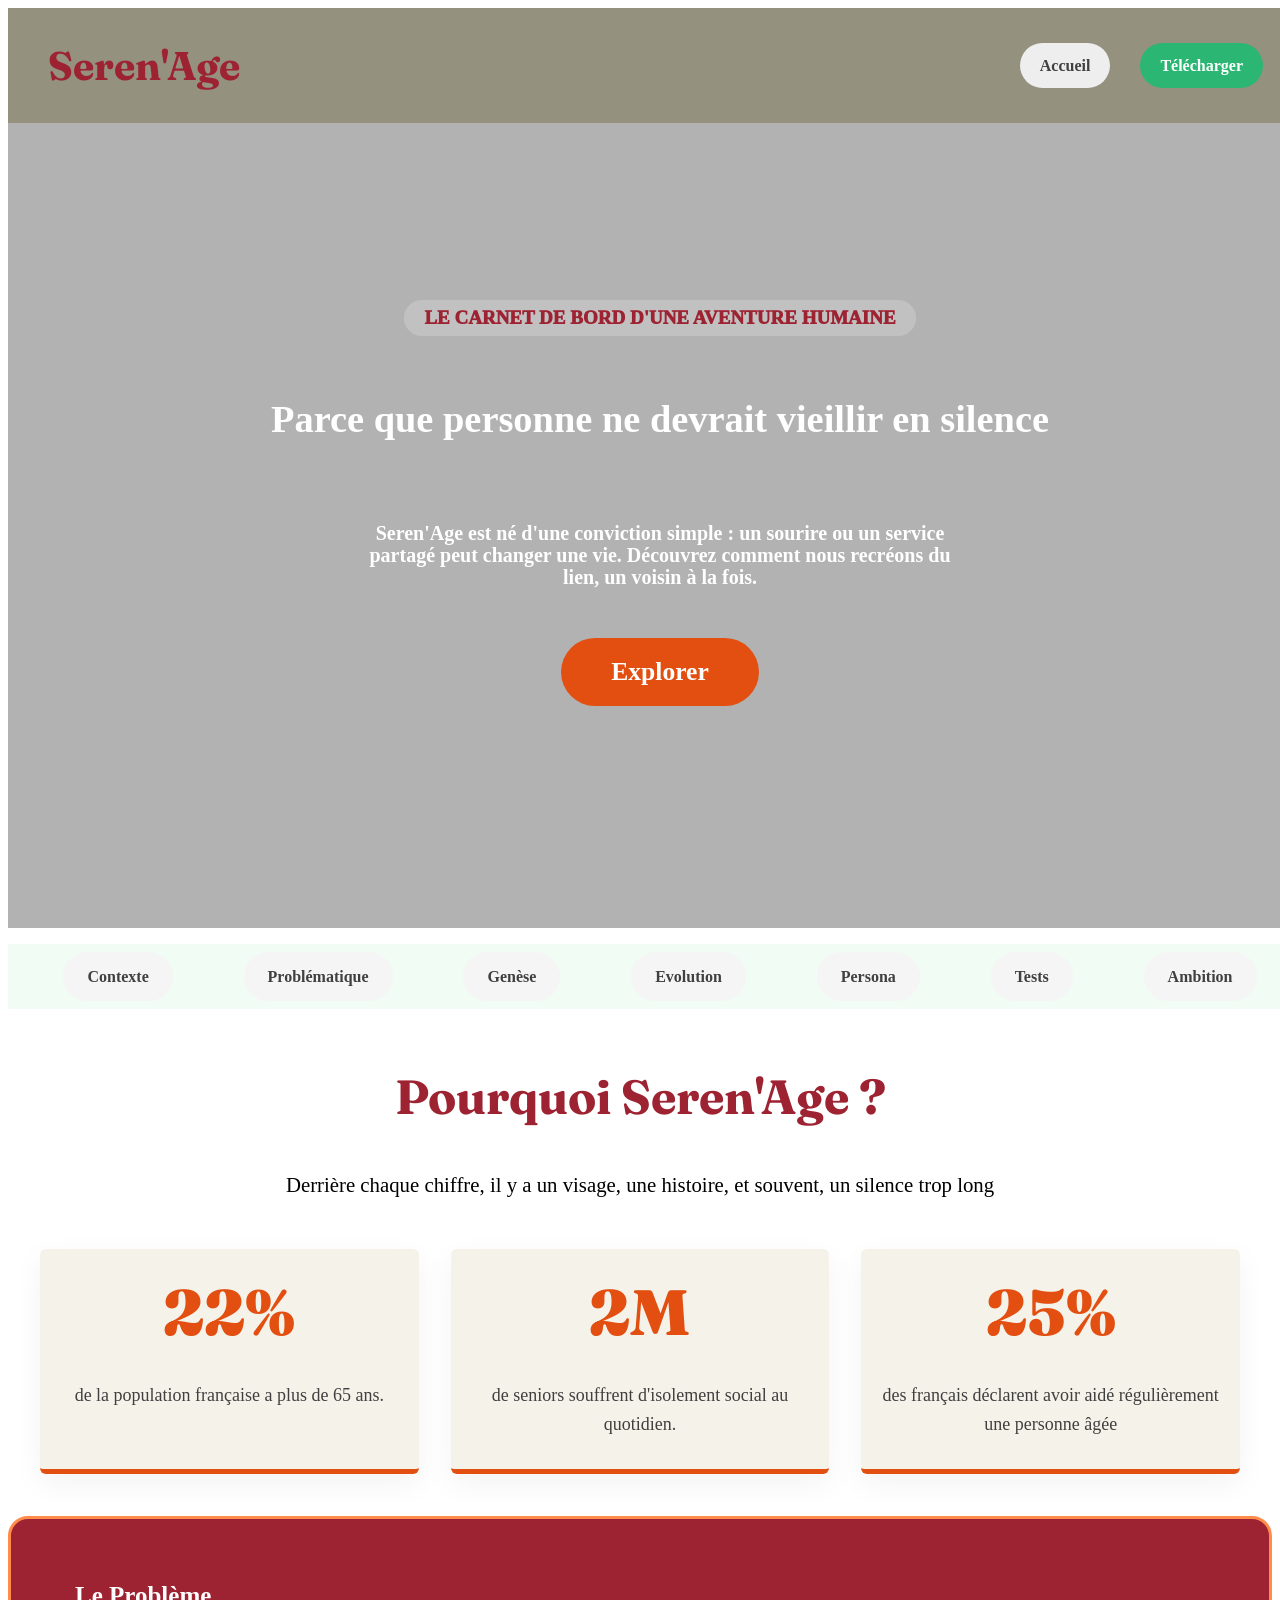
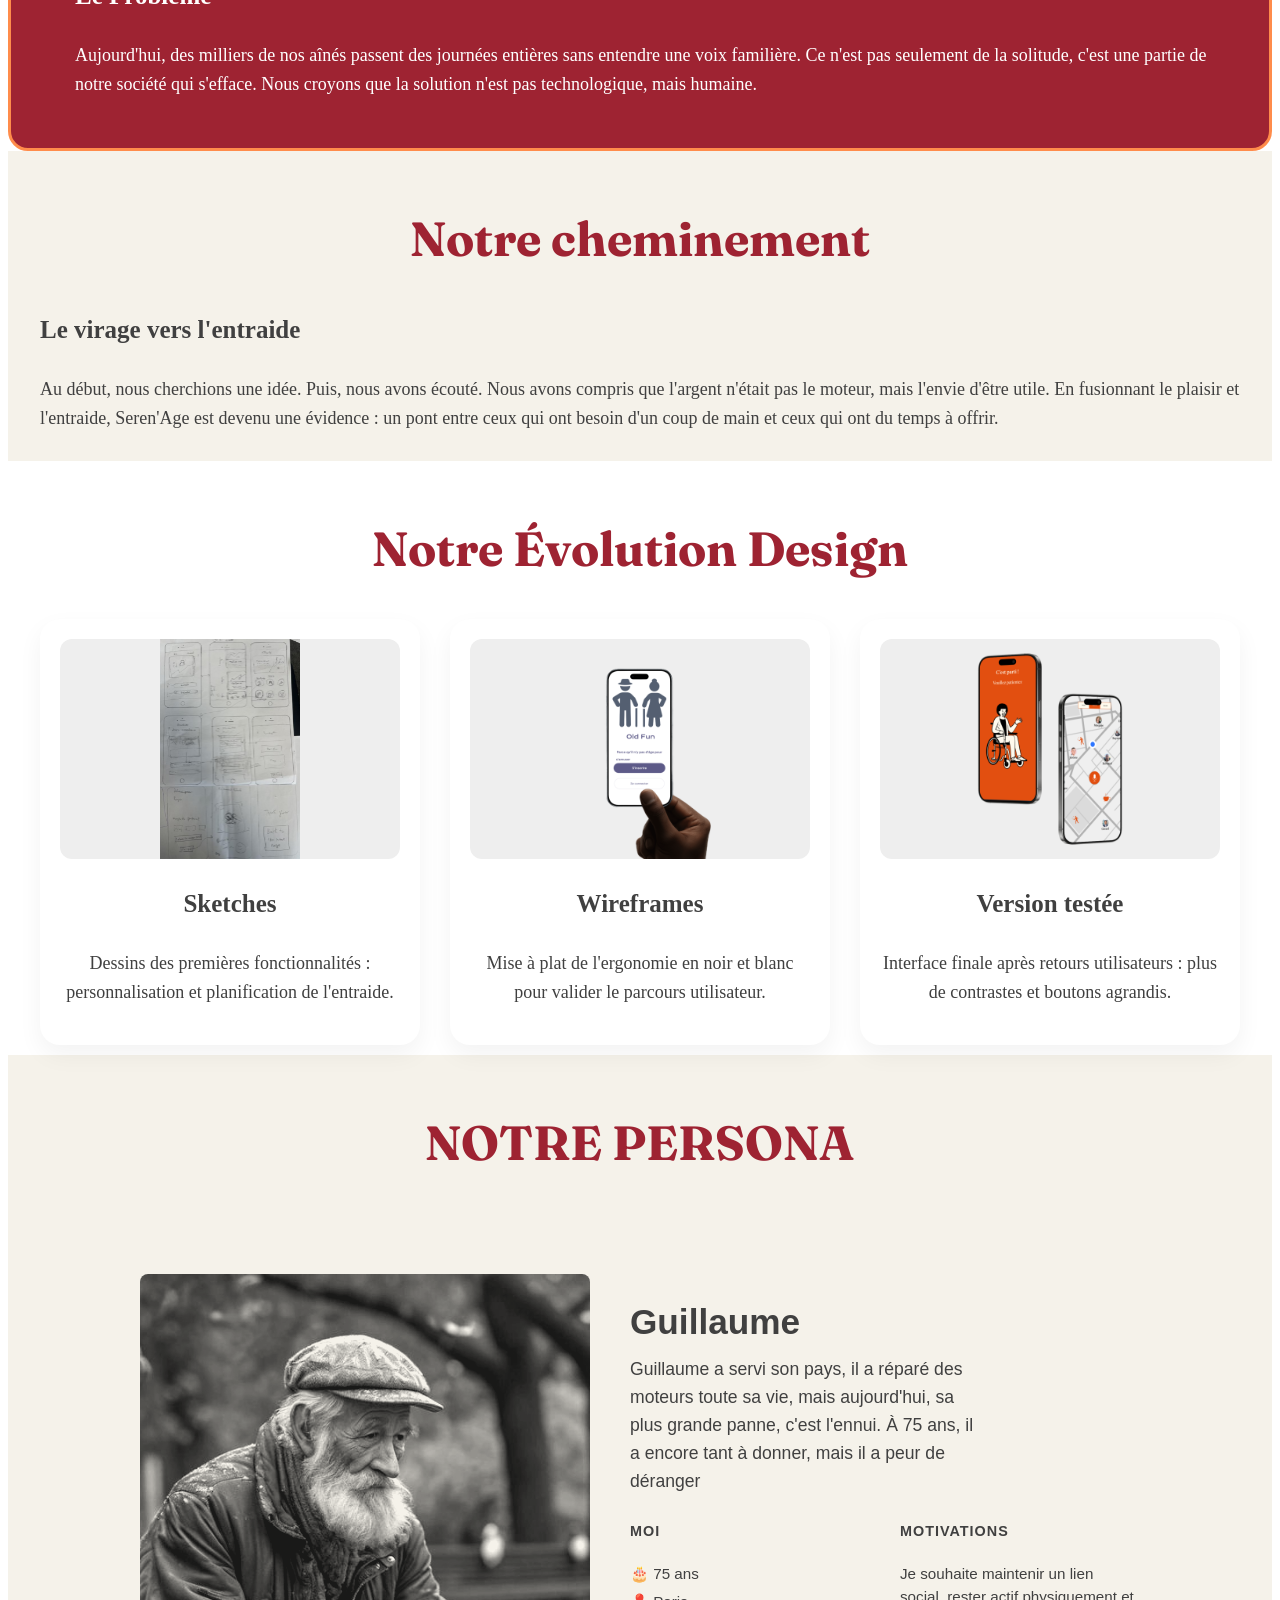
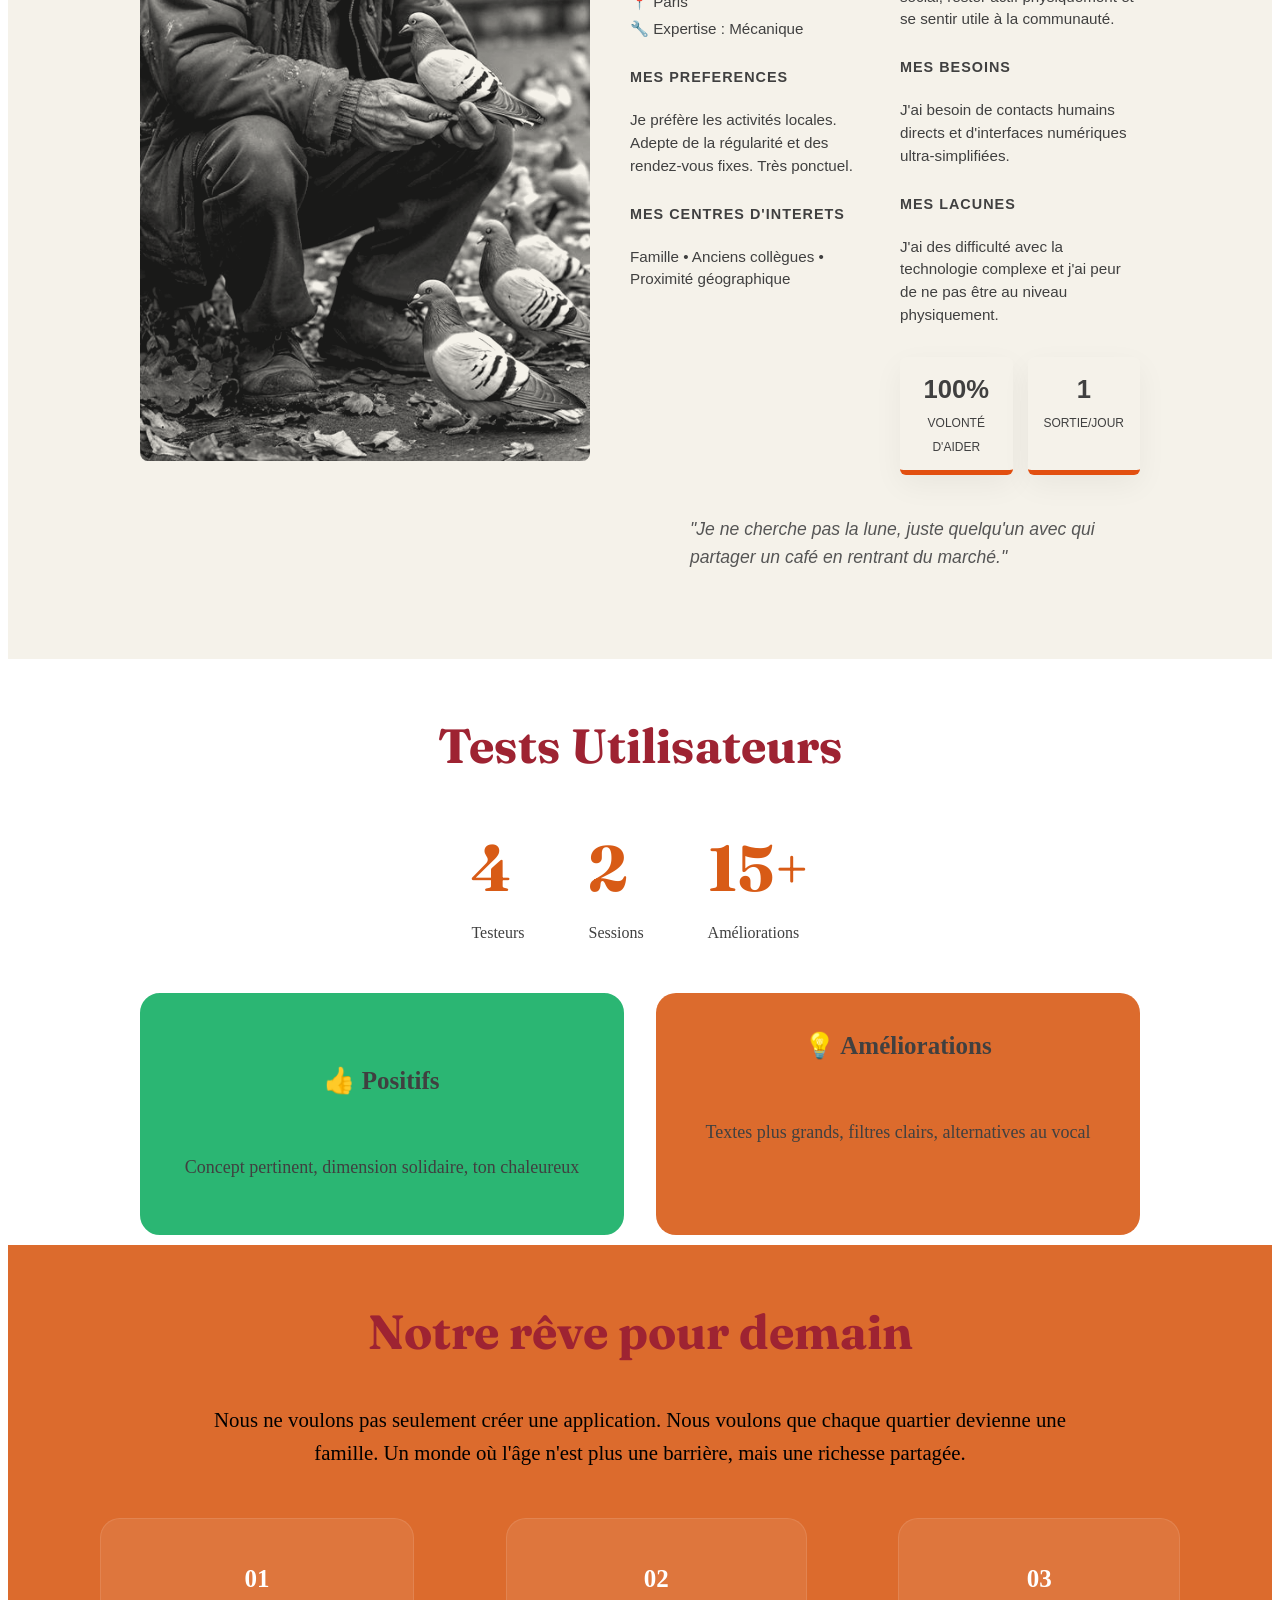
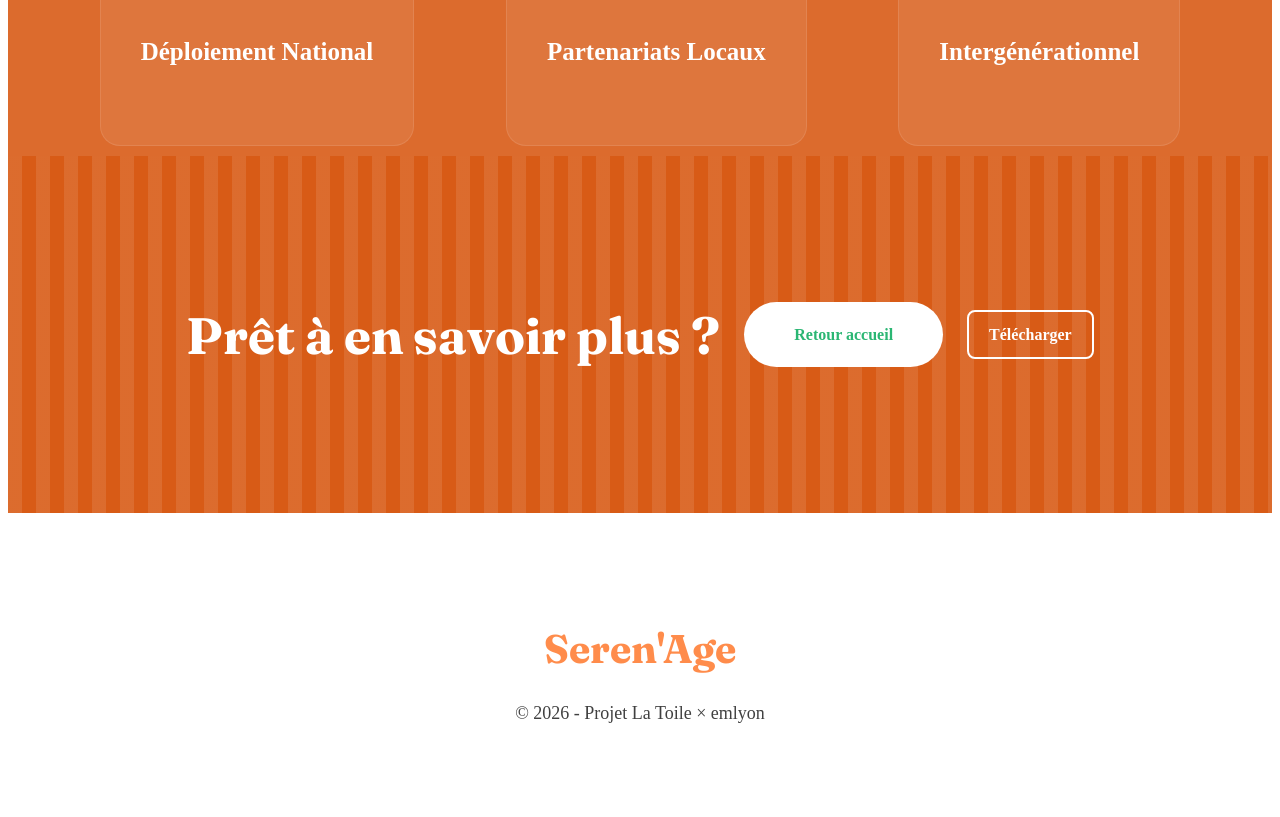
==== doc.html @ b49a52b6 "documentation v3" ====
<!DOCTYPE html>
<html lang="fr">

<head>
  <meta charset="utf-8">
  <meta name="viewport" content="width=device-width">
  <title>Documentation - Seren'Age</title>
  <link href="style.css" rel="stylesheet">
  <link href="doc.css" rel="stylesheet">
  <link
    href="https://fonts.googleapis.com/css2?family=Fraunces:ital,wght@0,400;0,700;0,900&family=Inter:wght@400;600;700&display=swap"
    rel="stylesheet">



  <link rel="preconnect" href="https://fonts.googleapis.com">
  <link rel="preconnect" href="https://fonts.gstatic.com" crossorigin>
  <link href="https://fonts.googleapis.com/css2?family=Croissant+One&display=swap" rel="stylesheet">

</head>

<body>

  <!-- HEADER -->
  <header>
    <nav >
       <a href="index.html" class="brand">Seren'Age</a>
        <div class="nav-actions">
          <a href="index.html" class="btn ghost">Accueil</a>
          <a href="#" class="btn cta">Télécharger</a>
        </div>
    </nav>
  </header>

  <!-- MAIN -->

<main>
<!-- HERO SECTION - ARTICLE PRINCIPAL -->

  <section class="doc-hero">
      <div class="container">
        <span class="doc-tag">Le carnet de bord d'une aventure humaine</span>
        <h1>Parce que personne ne devrait vieillir en silence</h1>
        <p>Seren'Age est né d'une conviction simple : un sourire ou un service partagé peut changer une vie. Découvrez
          comment nous recréons du lien, un voisin à la fois.</p>
        <a href="#contexte" class="btn cta-large">Explorer</a>
      </div>
  </section>

      <!-- NAVIGATION BAR -->
    <nav class="doc-nav">
      
          <a href="#contexte">Contexte</a>
          <a href="#problematique">Problématique</a>
          <a href="#genese">Genèse</a>
          <a href="#evolution">Evolution</a>
          <a href="#persona">Persona</a>
          <a href="#tests">Tests</a>
          <a href="#ambition">Ambition</a>
          
        
    </nav>


<!-- SECTION - contexte -->
  <section id="contexte" class="doc-section">
    <div class="container">
      <div class="problem-intro">
        <h2>Pourquoi Seren'Age ?</h2>
        <p class="lead">Derrière chaque chiffre, il y a un visage, une histoire, et souvent, un silence trop long</p>
      </div>
      <div class="stats-grid">
        <div class="stat-item">
          <span class="stat-number">22%</span>
          <p>de la population française a plus de 65 ans.</p>
        </div>
        <div class="stat-item">
          <span class="stat-number">2M</span>
          <p>de seniors souffrent d'isolement social au quotidien.</p>
        </div>
        <div class="stat-item">
          <span class="stat-number">25%</span>
          <p> des français déclarent avoir aidé régulièrement une personne âgée</p>
        </div>
      </div>
  </section>

<!-- SECTION - problematique -->
<section id="problematique" class="problem-statement">
        <div class="statement-icon"></div>
        <div class="statement-text">
          <h3>Le Problème</h3>
          <p>Aujourd'hui, des milliers de nos aînés passent des journées entières sans entendre une voix familière. Ce
            n'est pas seulement de la solitude, c'est une partie de notre société qui s'efface. Nous croyons que la
            solution n'est pas technologique, mais humaine.</p>
        </div>
      </div>
    </div>
</section>
      
<!-- SECTION - genese -->
  <section id="genese" class="doc-section alt">
    <div class="container">
      <h2>Notre cheminement</h2>
      <div class="pivot-card">
        <div class="pivot-content">
          <h3>Le virage vers l'entraide</h3>
          <p>Au début, nous cherchions une idée. Puis, nous avons écouté. Nous avons compris que l'argent n'était pas le
            moteur, mais l'envie d'être utile. En fusionnant le plaisir et l'entraide, Seren'Age est devenu une évidence
            : un pont entre ceux qui ont besoin d'un coup de main et ceux qui ont du temps à offrir.</p>
        </div>
      </div>
    </div>
  </section>

  <!-- SECTION - evolution -->
  <section id="evolution" class="doc-section alt2">
    <div class="container">
      <h2>Notre Évolution Design</h2>
      <div class="triple-grid">
        <article class="step-card">
          <div class="img-placeholder"><img src="old fun 1.svg" alt="Sketches"></div>
          <h3>Sketches</h3>
          <p>Dessins des premières fonctionnalités : personnalisation et planification de l'entraide.</p>
        </article>
        <article class="step-card">
          <div class="img-placeholder"><img src="Free iPhone Air.svg" alt="Wireframes"></div>
          <h3>Wireframes</h3>
          <p>Mise à plat de l'ergonomie en noir et blanc pour valider le parcours utilisateur.</p>
        </article>
        <article class="step-card">
          <div class="img-placeholder"><img src="iphon16pro.svg" alt="Version testée"></div>
          <h3>Version testée</h3>
          <p>Interface finale après retours utilisateurs : plus de contrastes et boutons agrandis.</p>
        </article>
      </div>
    </div>
  </section>

  <!-- SECTION - persona -->
  <section class="doc-section alt" id="persona">
    <div class="container">
      <h2>NOTRE PERSONA</h2>
      <section class="doc-section alt">
        <div class="persona-container">
          <img src="images/pigeon.bmp" alt="Guillaume" class="profile-pic">

          <div class="persona-main">
            <div class="persona-sidebar">

              <div class="persona-identity">
                <h3 class="name">Guillaume</h3>
                <p class="role">Guillaume a servi son pays, il a réparé des moteurs toute sa vie, mais aujourd'hui, sa
                  plus grande panne, c'est l'ennui. À 75 ans, il a encore tant à donner, mais il a peur de déranger</p>
              </div>
            </div>
            <div class="info-grid">
              <div class="info-col">
                <div class="data-block">
                  <h4>MOI</h4>
                  <p>🎂 75 ans</p>
                  <p>📍 Paris</p>
                  <p>🔧 Expertise : Mécanique</p>
                </div>

                <div class="data-block">
                  <h4>MES PREFERENCES</h4>
                  <p> Je préfère les activités locales. Adepte de la régularité et des rendez-vous fixes. Très ponctuel.
                  </p>
                </div>

                <div class="data-block">
                  <h4>MES CENTRES D'INTERETS</h4>
                  <p>Famille • Anciens collègues • Proximité géographique</p>
                </div>
              </div>

              <div class="info-col">
                <div class="data-block">
                  <h4>MOTIVATIONS</h4>
                  <p>Je souhaite maintenir un lien social, rester actif physiquement et se sentir utile à la communauté.
                  </p>
                </div>

                <div class="data-block">
                  <h4>MES BESOINS</h4>
                  <p>J'ai besoin de contacts humains directs et d'interfaces numériques ultra-simplifiées.</p>
                </div>

                <div class="data-block">
                  <h4>MES LACUNES</h4>
                  <p>J'ai des difficulté avec la technologie complexe et j'ai peur de ne pas être au niveau
                    physiquement.</p>
                </div>

                <div class="stats-container">
                  <div class="stat-item">
                    <span class="stat-value">100%</span>
                    <span class="stat-label">Volonté d'aider</span>
                  </div>
                  <div class="stat-item">
                    <span class="stat-value">1</span>
                    <span class="stat-label">Sortie/jour</span>
                  </div>
                </div>
              </div>
            </div>

            <blockquote class="persona-quote">
              "Je ne cherche pas la lune, juste quelqu'un avec qui partager un café en rentrant du marché."
            </blockquote>
          </div>
        </div>
      </section>
  </section>

  <!-- SECTION - test -->
  <section class="doc-section" id="tests">
    <div class="container">
      <h2>Tests Utilisateurs</h2>
      <div class="metrics">
        <div><strong>4</strong><span>Testeurs</span></div>
        <div><strong>2</strong><span>Sessions</span></div>
        <div><strong>15+</strong><span>Améliorations</span></div>
      </div>
      <div class="insights">
        <div class="positive">
          <h4>👍 Positifs</h4>
          <p>Concept pertinent, dimension solidaire, ton chaleureux</p>
        </div>
        <div class="negative">
          <h4>💡 Améliorations</h4>
          <p>Textes plus grands, filtres clairs, alternatives au vocal</p>
        </div>
      </div>
    </div>
  </section>


  <!-- SECTION - ambition -->
  <section id="ambition" class="doc-section dark">
    <div class="container">
      <h2>Notre rêve pour demain</h2>
      <p class="lead">Nous ne voulons pas seulement créer une application. Nous voulons que chaque quartier devienne une
        famille. Un monde où l'âge n'est plus une barrière, mais une richesse partagée.</p>
      <div class="goals">
        <div><strong>01</strong>
          <h4>Déploiement National</h4>
        </div>
        <div><strong>02</strong>
          <h4>Partenariats Locaux</h4>
        </div>
        <div><strong>03</strong>
          <h4>Intergénérationnel</h4>
        </div>
      </div>
    </div>
  </section>

</main>

  <!-- FOOTER -->
  <footer>
    <section class="doc-footer-cta">

      <div class="container">
        <h2>Prêt à en savoir plus ?</h2>
        <a href="index.html" class="btn cta-large">Retour accueil</a><a href="#" class="btn ghost-large">Télécharger</a>
      </div>
    </section>
    <div class="container footer-simple">
      <h3>Seren'Age</h3>
      <p>© 2026 - Projet La Toile × emlyon</p>
    </div>
  </footer>

</body>

</html>






<!--
  <section id="equipe" class="doc-section alt2">
    <div class="container">
      <h2>La dream team</h2>
      <p class="center-text">Chacun de nous a touché à toutes les étapes du projet.</p>
      <div class="team-grid">
        <div class="member">Amdjad</div>
        <div class="member">Mame Fatou</div>
        <div class="member">Ilyas</div>
        <div class="member">Dylan</div>
        <div class="member">Ilham</div>
        <div class="member">Yadali</div>
      </div>
    </div>
  </section>

  -->
---- doc.css ----
/* ============================================================
   1. VARIABLES & BASES
   ============================================================ */
:root {
  --primary: #E24F10;
  /* Orange */
  --secondary: #9E2332;
  /* Bordeaux */
  --accent: #DFF7E8;
  /* Vert pâle */
  --white: #ffffff;
  --dark: #171717;
  --gray: #f4f4f4;
  --text: #404040;
  
  --txt: #262626;
  --muted: #525252;
  --muted2: #737373;
  --orange: #D85B16;
  --orange2: #A84410;
  --peach: #FFEAD9;
  --green: #2BB673;
  --green2: #1F8B55;
  --mint: #DFF7EC;
  --mint2: #5FD49B;
  --dark: #171717;
  --cream: #F5F2EA;
  --line: #e5e5e5;
  --shadow: 0 8px 24px rgba(0, 0, 0, .1);
  --shadow2: 0 16px 48px rgba(0, 0, 0, .12);
}


body {
  font-family: 'Libre Caslon Text', serif;
  color: var(--text);
  line-height: 1.6;
  scroll-behavior: smooth;
}
.container {
  max-width: 1200px;
  margin: 0 auto;
  padding: 0 20px;
}
h2 {
  font-family: 'Fraunces', serif;
  font-size: clamp(2rem, 4vw, 3rem);
  margin-bottom: 2rem;
  text-align: center;
  color: var(--secondary);
}
h3 {
  font-size: 25px;
}
p {
  font-size: 18px;
}

/* ============================================================
   HEADER
   ============================================================ */
.brand {
  font-family: 'Fraunces', serif;
  font-size: 2.5rem;
  font-weight: 700;
  color: var(--secondary);
  text-decoration: none;
  margin-left: 20px;
}

.croissant-one-regular {
  font-family: "Croissant One", serif;
  font-weight: 400;
  font-style: normal;
}

nav {
    display: flex;
    flex-direction: row;
    justify-content: space-between;
    align-items: center;
    height: 75px;
    padding: 20px;
    background-color: rgb(99 89 43 / 38%);
    width: 100%;
    position: fixed;
}

.nav-actions {
  display: flex;
    justify-content: flex-end;
    align-items: center;
    gap: 30px;
      margin-right: 45px;

}
.doc-nav {
 height: 25px;
    display: flex;
    background-color: #dff7e870;
    position: sticky;
    top: 1px;
    flex-direction: row;
    justify-content: space-around;
  }

.doc-nav a {
  padding: 0.75rem 1.5rem;
  background: #f5f5f5;
  color: #404040;
  font-weight: 600;
  border-radius: 999px;
  text-decoration: none;
  transition: 0.3s;
  white-space: nowrap;
}
.doc-nav a:hover {
  background: var(--accent);
  color: #1F8B55;
  transform: translateY(-2px);
}





/* HERO
   ============================================================ */


.doc-tag {
  font-size: 19px;
  color: var(--secondary);
  padding: 0.5rem 1.25rem;
  background: rgba(255, 255, 255, 0.2);
  border-radius: 999px;
  text-transform: uppercase;
  font-weight: 1000;
  margin-top: 70px;
}
.doc-hero p{
  font-size: 20px;
    width: 50%;
    font-weight: 700;
}
.doc-hero .container {
  display: flex;
  flex-direction: column;
  align-items: center;
  gap: 30px;
  max-width: 1200px;
  margin: 0 auto;
  padding: 0 2rem;
  text-align: center;
}
.doc-hero {
  background: linear-gradient(rgba(0, 0, 0, 0.3), rgba(0, 0, 0, 0.3)), url('https://i.pinimg.com/1200x/87/02/08/870208af29167b83e7d2ee9d31b08e4a.jpg') center/cover;
  min-height: 80vh;
  display: flex;
  flex-direction: column;
  justify-content: center;
  align-items: center;
  color: #fff;
  text-align: center;
  padding: 100px 20px;
  font-size: 2vw;
  font-weight: 500;
  line-height: 1.1;
  margin-bottom: 1rem;
  width: 100%;
}





/* SECTIONS & GRILLES
   ============================================================ */
.doc-section {
  padding: 10px;
  background: #fff;
}

.doc-section.alt {
  background: #F5F2EA;
  
}
.doc-section.alt2 {
  background: white;
  
}

.doc-section.dark {
  background: #dc6b2d;
  color: #fff;
}

.lead {
  font-size: 1.3rem;
  text-align: center;
  max-width: 900px;
  margin: 0 auto 3rem;
  color:black;
}

/* Stats (Style Boîtes) */
.stats-grid {
  display: grid;
  grid-template-columns: repeat(auto-fit, minmax(250px, 1fr));
  gap: 2rem;
  margin-top: 3rem;
}

.stat-item {
      background: var(--white);
    padding: 2.5rem;
    border-radius: 100px;
    text-align: center;
    box-shadow: 0 10px 30px rgba(0, 0, 0, 0.05);
    border-bottom: 5px solid var(--primary);
    transition: 0.3s;
    font-size: 15px;
}


.stat-item:hover {
  transform: translateY(-5px);
}

.stat-number {
  font-family: 'Fraunces', serif;
  font-size: 4rem;
  font-weight: 900;
  color: var(--primary);
  display: block;
}

/* Problem Statement */
.problem-statement {
  display: flex;
    gap: 2rem;
    padding: 2rem;
    background: #9e2332;
    border-radius: 20px;
    border: 3px solid #FF8C4B;
    margin-top: 2rem;
    align-items: center;
    color: white;
}

.statement-icon {
  font-size: 3rem;
}

/* PERSONA & SOLUTIONS
   ============================================================ */
.persona {
  display: grid;
  grid-template-columns: 200px 1fr;
  gap: 2rem;
  max-width: 900px;
  margin: 0 auto;
  padding: 2.5rem;
  background: #fff;
  border-radius: 28px;
  box-shadow: 0 16px 48px rgba(0, 0, 0, 0.12);
  border: 3px solid #2BB67
}


.persona h3 {
  font-size: 2rem;
  margin-bottom: 0.5rem;
}

.persona blockquote {
  font-family: 'Fraunces', serif;
  font-style: italic;
  font-size: 1.25rem;
  padding: 1.5rem;
  background: #FFEAD9;
  border-radius: 16px;
  border-left: 6px solid #D85B16;
  margin-top: 1.5rem;
  text-align: left;
}


.persona-container {
    display: flex;
    gap: 40px;
    align-items: flex-start;
    background: var(--bg-light);
    padding: 30px;
    border-radius: 12px;
    max-width: 1000px;
    margin: 20px auto;
    font-family: 'Segoe UI', Tahoma, Geneva, Verdana, sans-serif;
    color: var(--text-dark);
}

/* Sidebar Image */
.persona-sidebar {
    flex: 1;
    max-width: 350px;
}

.profile-pic {
    
  width: 45%;
    height: auto;
    border-radius: 8px;
    object-fit: cover;
    display: block;
    
    /* Étape 1 : On met l'image en noir et blanc pour qu'elle prenne la couleur du fond */
    filter: grayscale(100%) contrast(1.2);
    
    /* Étape 2 : On utilise 'multiply' pour que les blancs de l'image deviennent transparents 
       et laissent passer ta couleur #F5F2EA */
    mix-blend-mode: multiply;
    
    /* Étape 3 : On baisse un tout petit peu l'opacité pour adoucir le rendu */
    opacity: 0.9;
}

.persona-identity {
    margin-top: 20px;
}

.persona-identity .name {
    margin: 0;
    font-size: 2.2rem;
    font-weight: bold;
}

.persona-identity .role {
    color: var(--text-light);
    font-size: 1.1rem;
    margin: 5px 0;
}

/* Contenu Principal */
.persona-main {
    flex: 2;
}

.info-grid {
    display: flex;
    gap: 30px;
}

.info-col {
    flex: 1;
}

.data-block {
    margin-bottom: 25px;
}

/* Lignes sous les titres */
.data-block h4 {
    border-bottom: 2px solid var(--border-soft);
    padding-bottom: 8px;
    margin-bottom: 12px;
    font-size: 0.9rem;
    letter-spacing: 1px;
    color: var(--text-dark);
}

.data-block p {
    font-size: 0.95rem;
    line-height: 1.5;
    margin: 5px 0;
}

/* Stats boxes */
.stats-container {
    display: flex;
    gap: 15px;
    margin-top: 30px;
}

.stat-item {
    background: #f5f2ea;
;
    padding: 12px;
    border-radius: 6px;
    text-align: center;
    flex: 1;
}

.stat-value {
    display: block;
    font-size: 1.6rem;
    font-weight: bold;
}

.stat-label {
    font-size: 0.75rem;
    color: var(--text-light);
    text-transform: uppercase;
}

/* Quote */
.persona-quote {
    margin-top: 40px;
    font-style: italic;
    color: #555;
    border-left: 4px solid var(--accent-color);
    padding-left: 20px;
    font-size: 1.1rem;
}

/* Responsive */
@media (max-width: 768px) {
    .persona-container, .info-grid {
        flex-direction: column;
    }
    .persona-sidebar {
        max-width: 100%;
    }
}

/* Solutions */
.features {
  display: grid;
  grid-template-columns: repeat(auto-fit, minmax(220px, 1fr));
  gap: 2rem;
  margin-top: 2rem;
}

.features>div {
  padding: 2.5rem;
  background: #fff;
  border-radius: 20px;
  box-shadow: 0 4px 12px rgba(0, 0, 0, 0.06);
  transition: 0.3s;
  border-left: 6px solid #2BB673;
  text-align: center;
}

.features>div:hover {
  transform: translateY(-10px);
  box-shadow: 0 16px 30px rgba(0, 0, 0, 0.1);
}

/* Évolution */
.triple-grid {
  display: grid;
  grid-template-columns: repeat(auto-fit, minmax(300px, 1fr));
  gap: 30px;
}

.step-card {
  background: #fff;
  padding: 20px;
  border-radius: 20px;
  box-shadow: 0 10px 25px rgba(0, 0, 0, 0.05);
  text-align: center;
}

.img-placeholder {
  height: 220px;
  background: #eee;
  border-radius: 12px;
  margin-bottom: 15px;
  overflow: hidden;
}

.img-placeholder img {
  /*width: 100%;*/
  height: 100%;
  object-fit: cover;
}

/* TESTS & ÉQUIPE
   ============================================================ */
.metrics {
  display: flex;
  justify-content: center;
  gap: 4rem;
  margin-bottom: 3rem;
  flex-wrap: wrap;
}

.metrics strong {
  font-family: 'Fraunces', serif;
  font-size: 4rem;
  color: #D85B16;
  display: block;
}

.insights {
  display: grid;
  grid-template-columns: 1fr 1fr;
  gap: 2rem;
  max-width: 1000px;
  margin: 0 auto;
}

.positive {
  background: #2bb673;
    border: 3px solid #2BB673;
    padding: 2rem;
    border-radius: 20px;
    display: flex;
    border-radius: 20px;
    font-size: 25px;
    flex-direction: column;
    align-items: center;
}

.negative {
 display: flex;
    background: #dc6b2d;
    /* border: 3px solid #ffffff; */
    /* padding: 2rem; */
    border-radius: 20px;
    font-size: 25px;
    flex-direction: column;
    align-items: center;
}

.team-grid {
  display: grid;
  grid-template-columns: repeat(3, 1fr);
  gap: 15px;
  margin-top: 2rem;
}

.member {
  background: #fff;
  padding: 20px;
  border-radius: 12px;
  text-align: center;
  font-weight: 800;
  border-bottom: 4px solid var(--primary);
}

/* FOOTER & CTA FINAL (Restauré)
   ============================================================ */


.doc-footer-cta {
  /*background: linear-gradient(135deg, #2BB673, #D85B16);*/
  background: var(--orange) repeating-linear-gradient(90deg, rgba(255, 255, 255, .1) 0 14px, transparent 14px 28px);
  color: #fff;
  padding: 6rem 0;
  text-align: center;
}

.doc-footer-cta h2 {
  color: #fff;
  font-size: clamp(2.2rem, 4vw, 3.5rem);
  margin-bottom: 2.5rem;
}

.doc-footer-cta div {
  display: flex;
  gap: 1.5rem;
  justify-content: center;
  flex-wrap: wrap;
  align-items: center;
}

.doc-section.dark .goals {
  display: flex;
    grid-template-columns: repeat(auto-fit, minmax(250px, 1fr));
    gap: 2rem;
    margin-top: 3rem;
    flex-direction: row;
    justify-content: space-evenly;
    font-size: 25px;
}

.doc-section.dark .goals>div {
  display: flex;
    padding: 2.5rem;
    background: rgba(255, 255, 255, 0.08);
    border-radius: 20px;
    border: 1px solid rgba(255, 255, 255, 0.1);
    flex-direction: column;
    align-items: center;
}

.footer-simple {
  text-align: center;
  padding: 4rem 0;
}

.footer-simple h3 {
  font-family: 'Fraunces', serif;
  font-size: 2.5rem;
  color: #FF8C4B;
  margin-bottom: 0.5rem;
}

/* boutons
   ============================================================ */
.btn {
  padding: 10px 20px;
  border-radius: 8px;
  font-weight: 700;
  text-decoration: none;
  display: inline-block;
  transition: 0.3s;
  border: none;
  cursor: pointer;
}

.cta-large {
  background: var(--primary);
  color: #fff;
  border-radius: 35px;
  padding: 20px 50px;
}

.cta {
  background: #2BB673;
  color: #fff;
      border-radius: 999px;

}

.ghost {
  color: #404040;
  background: #eee;
      border-radius: 999px;

}

.doc-footer-cta .btn.cta-large {
  background: #fff;
  color: #2BB673;
}

.doc-footer-cta .btn.ghost-large {
  border: 2px solid #fff;
  color: #fff;
  background: transparent;

}

/* RESPONSIVE
   ============================================================ */
@media (max-width: 768px) {

  .persona,
  .insights,
  .problem-statement,
  .team-grid {
    grid-template-columns: 1fr;
  }

  .metrics {
    gap: 2rem;
  }






/*Section themes */
.section.orange {
  background: var(--orange) repeating-linear-gradient(90deg, rgba(255, 255, 255, .1) 0 14px, transparent 14px 28px);
  color: #fff
}

.section.orange h2,
.section.orange .intro {
  color: #fff
}

.section.cream {
  background: var(--cream)
}

.section.green {
  background: var(--green2) repeating-linear-gradient(90deg, rgba(255, 255, 255, .1) 0 14px, transparent 14px 28px);
  color: #fff
}

.section.green h2 {
  color: #000
}

.section.green img {
  border-radius: 14px;
  filter: drop-shadow(0 18px 22px rgba(0, 0, 0, .2))
}

.section.dark {
  background: var(--dark);
  color: #fff
}

.section.gradient {
  background: linear-gradient(135deg, var(--orange), var(--green));
  color: #fff}

  ;ghhj<
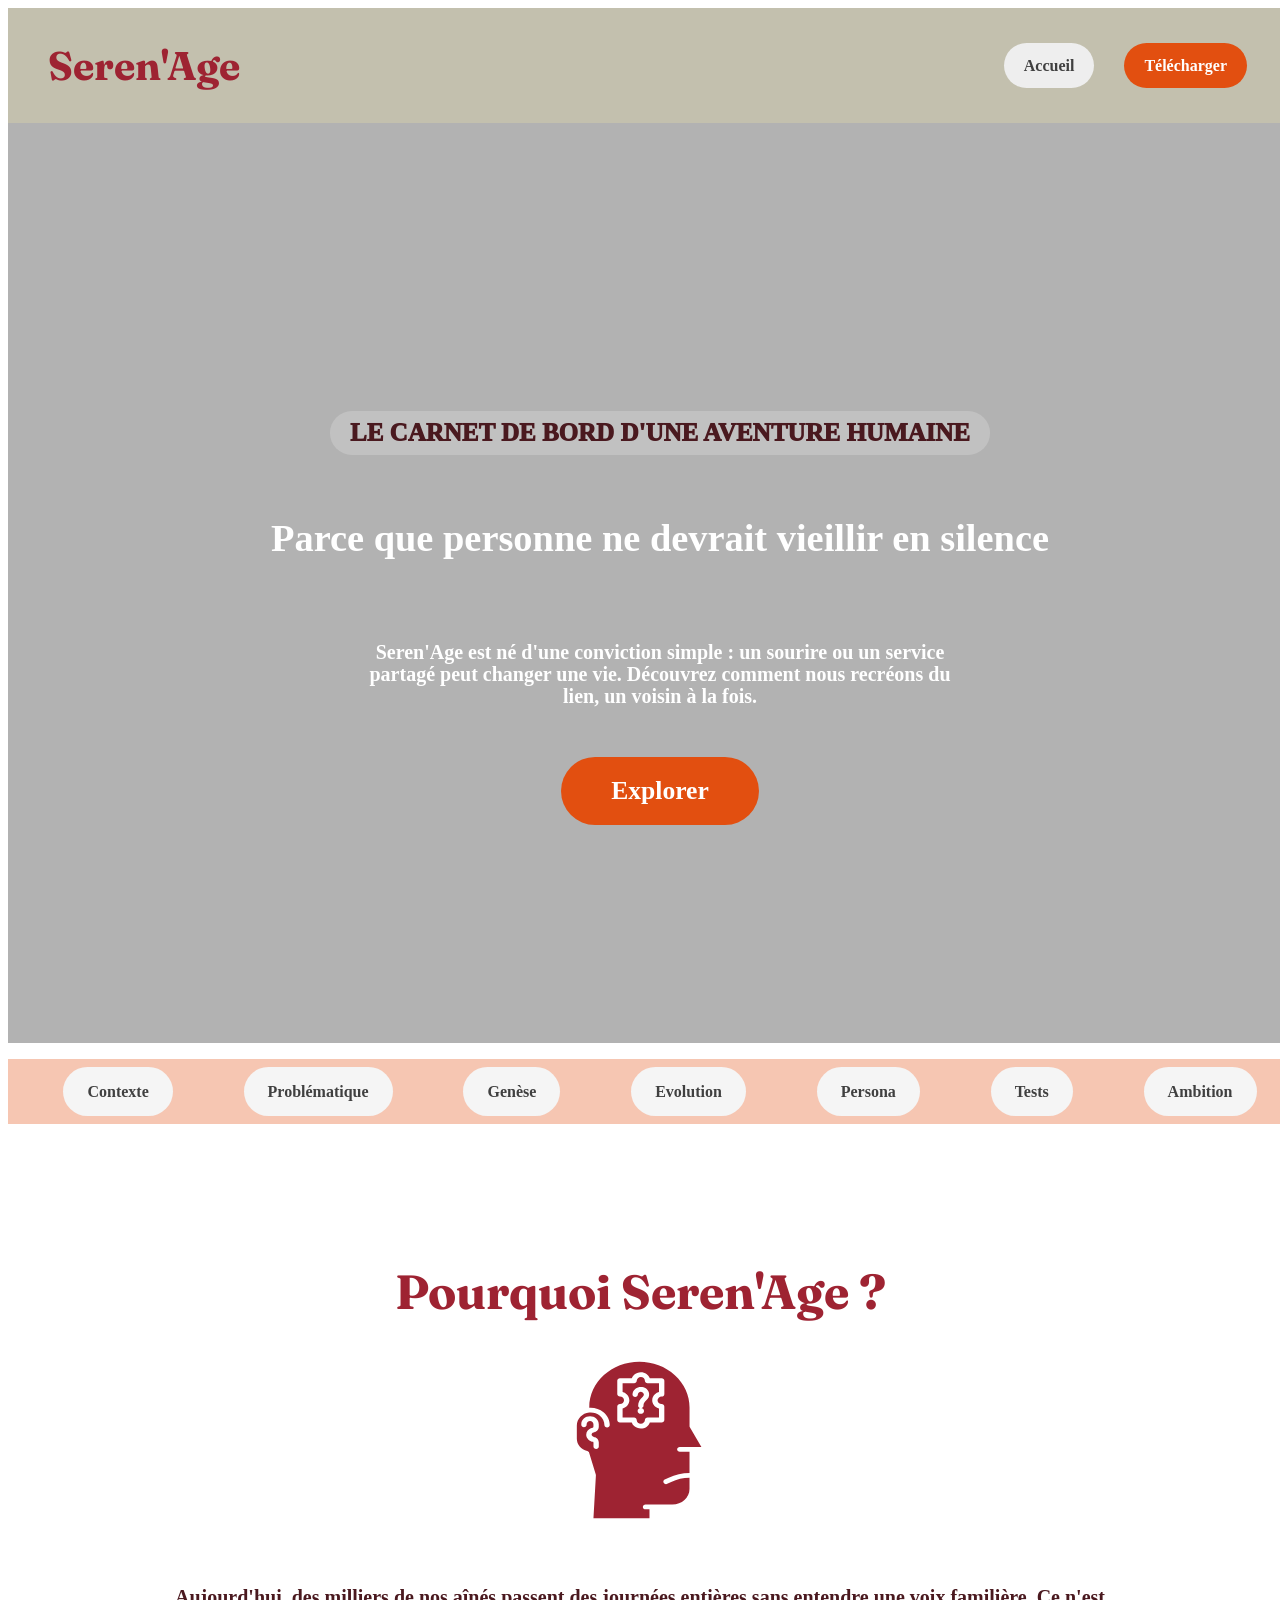
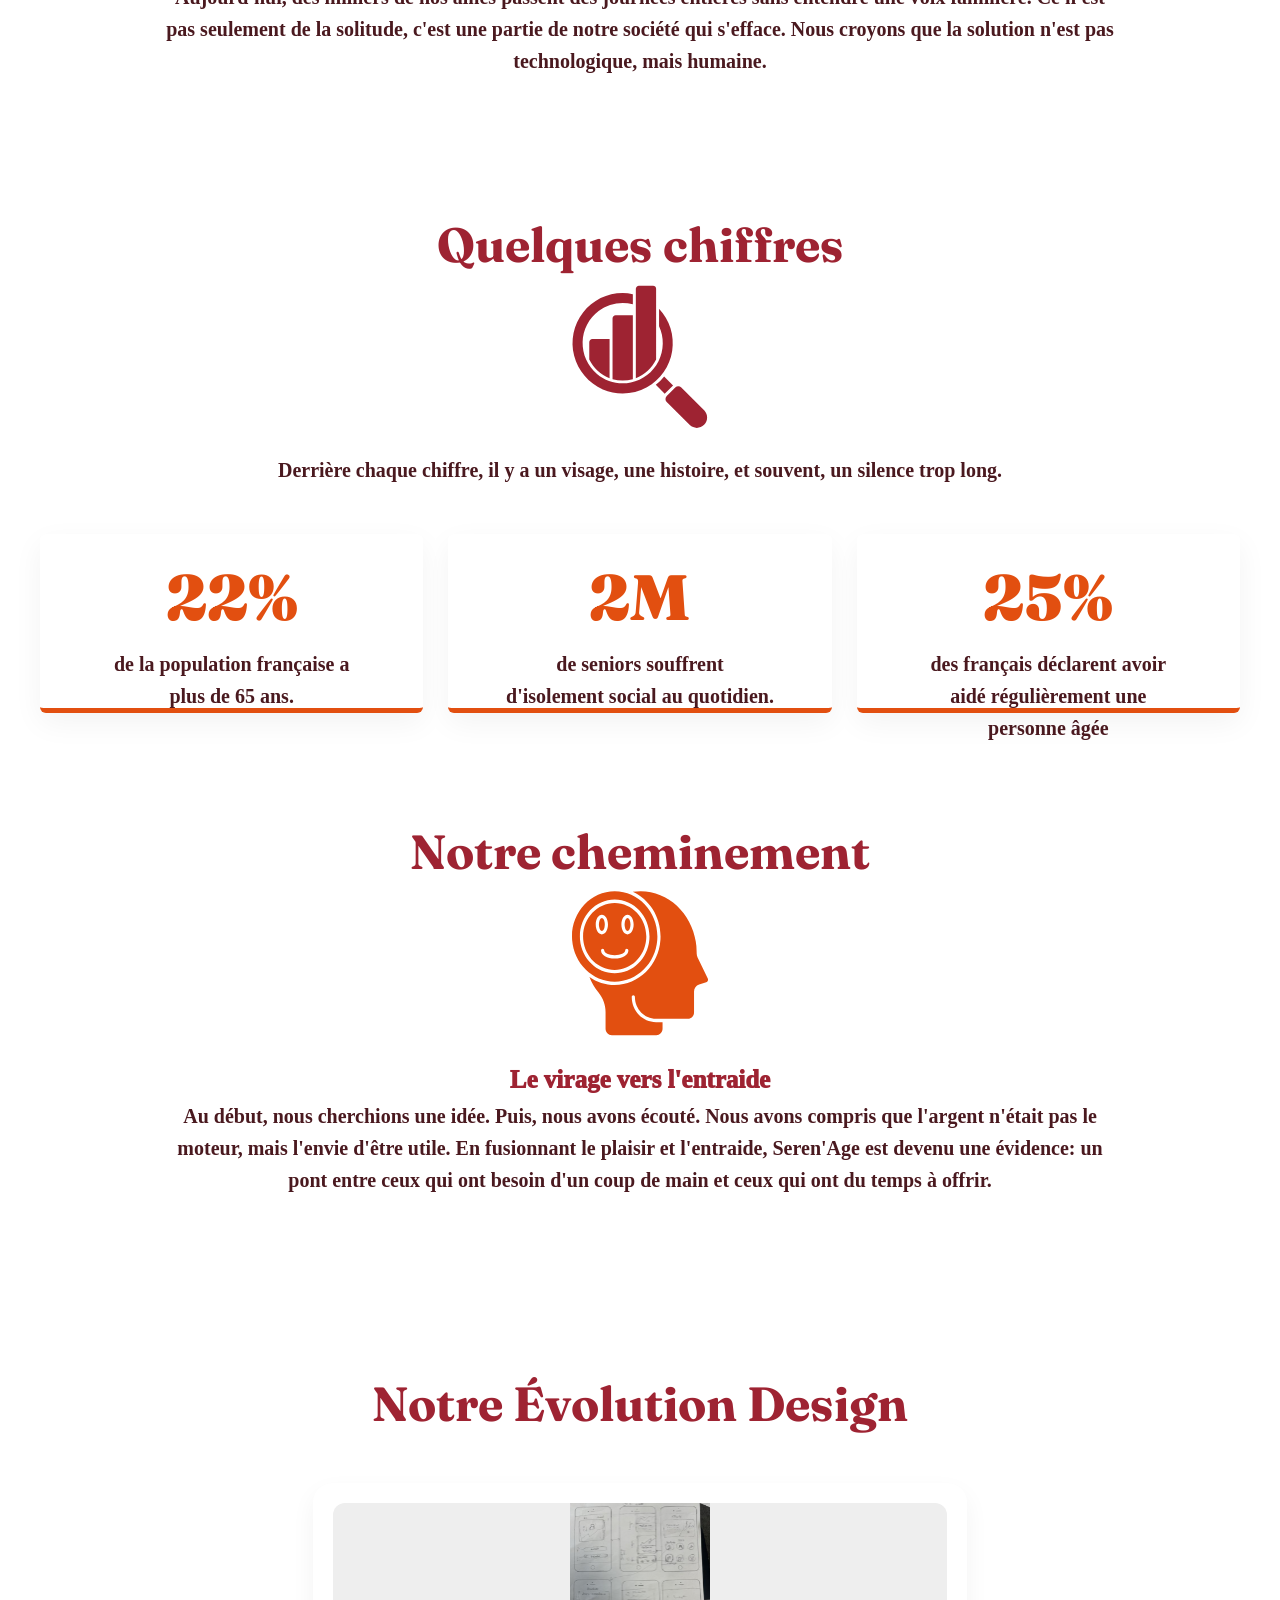
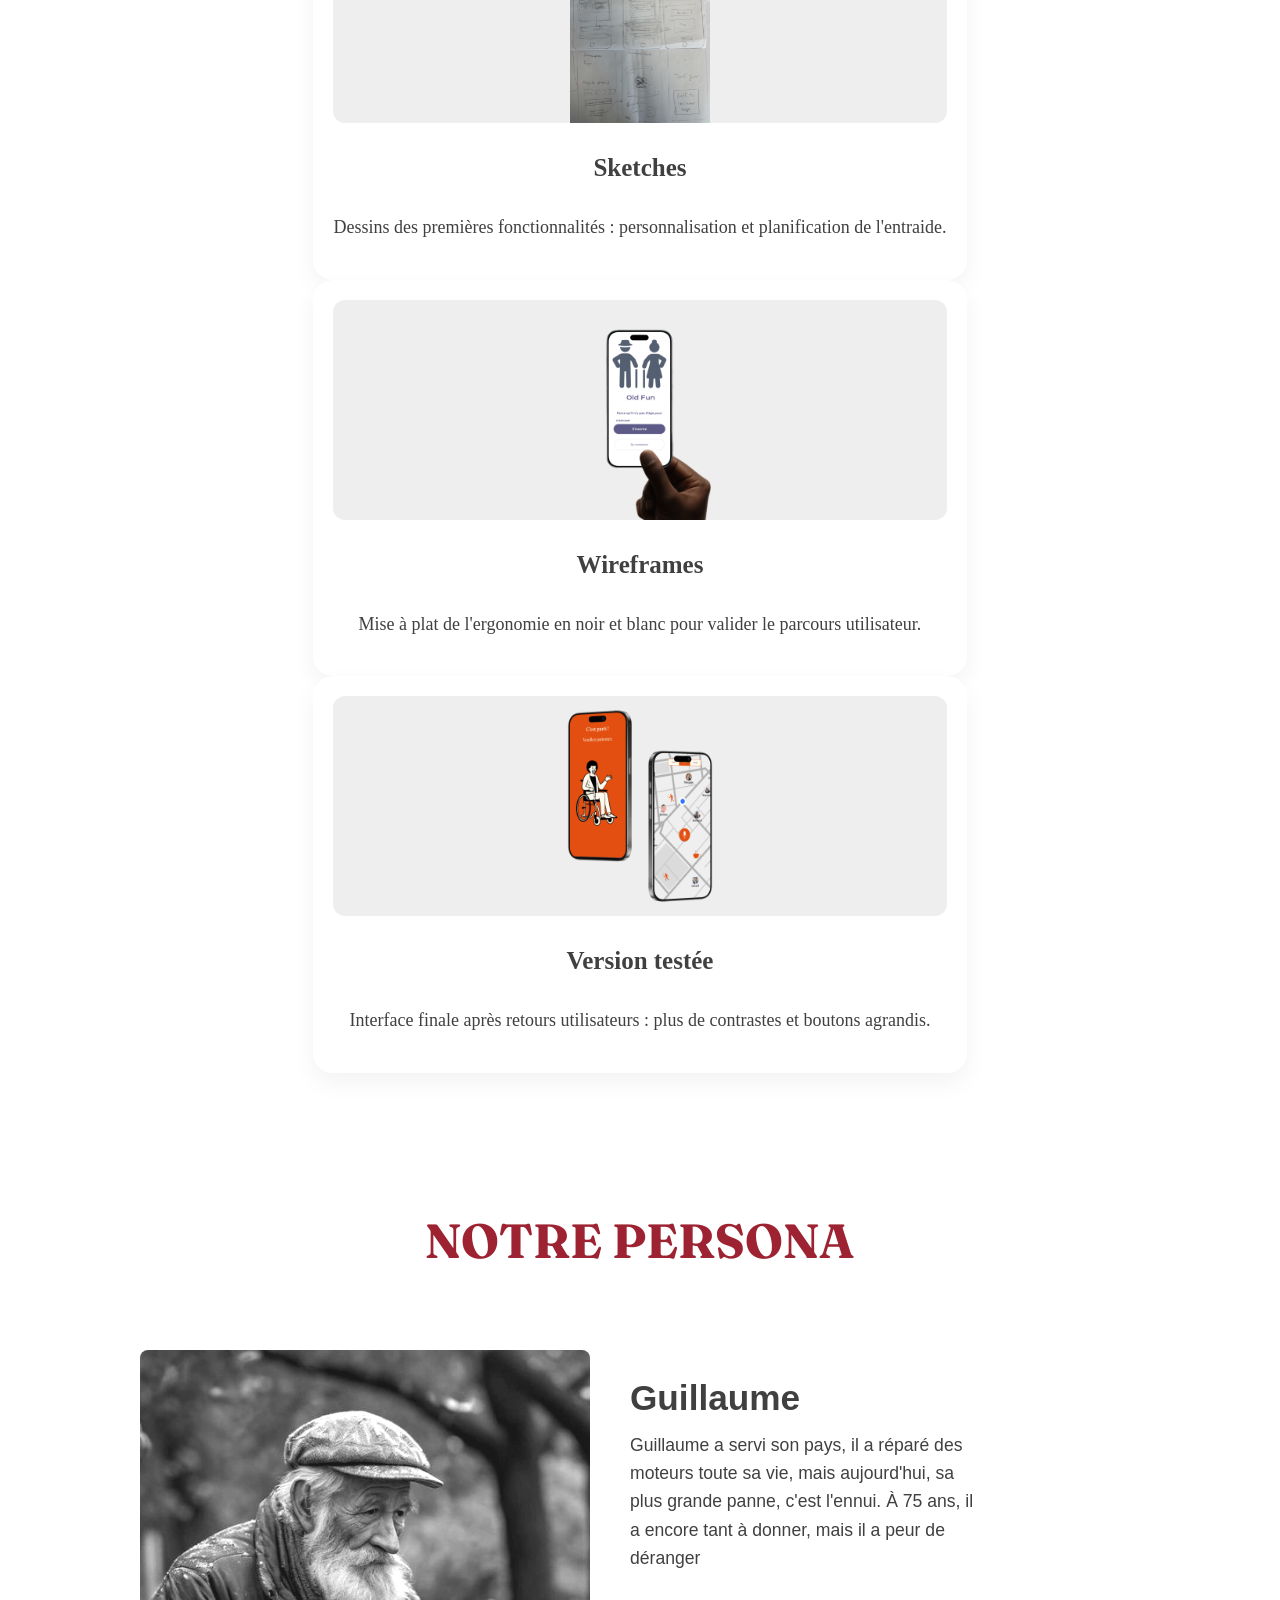
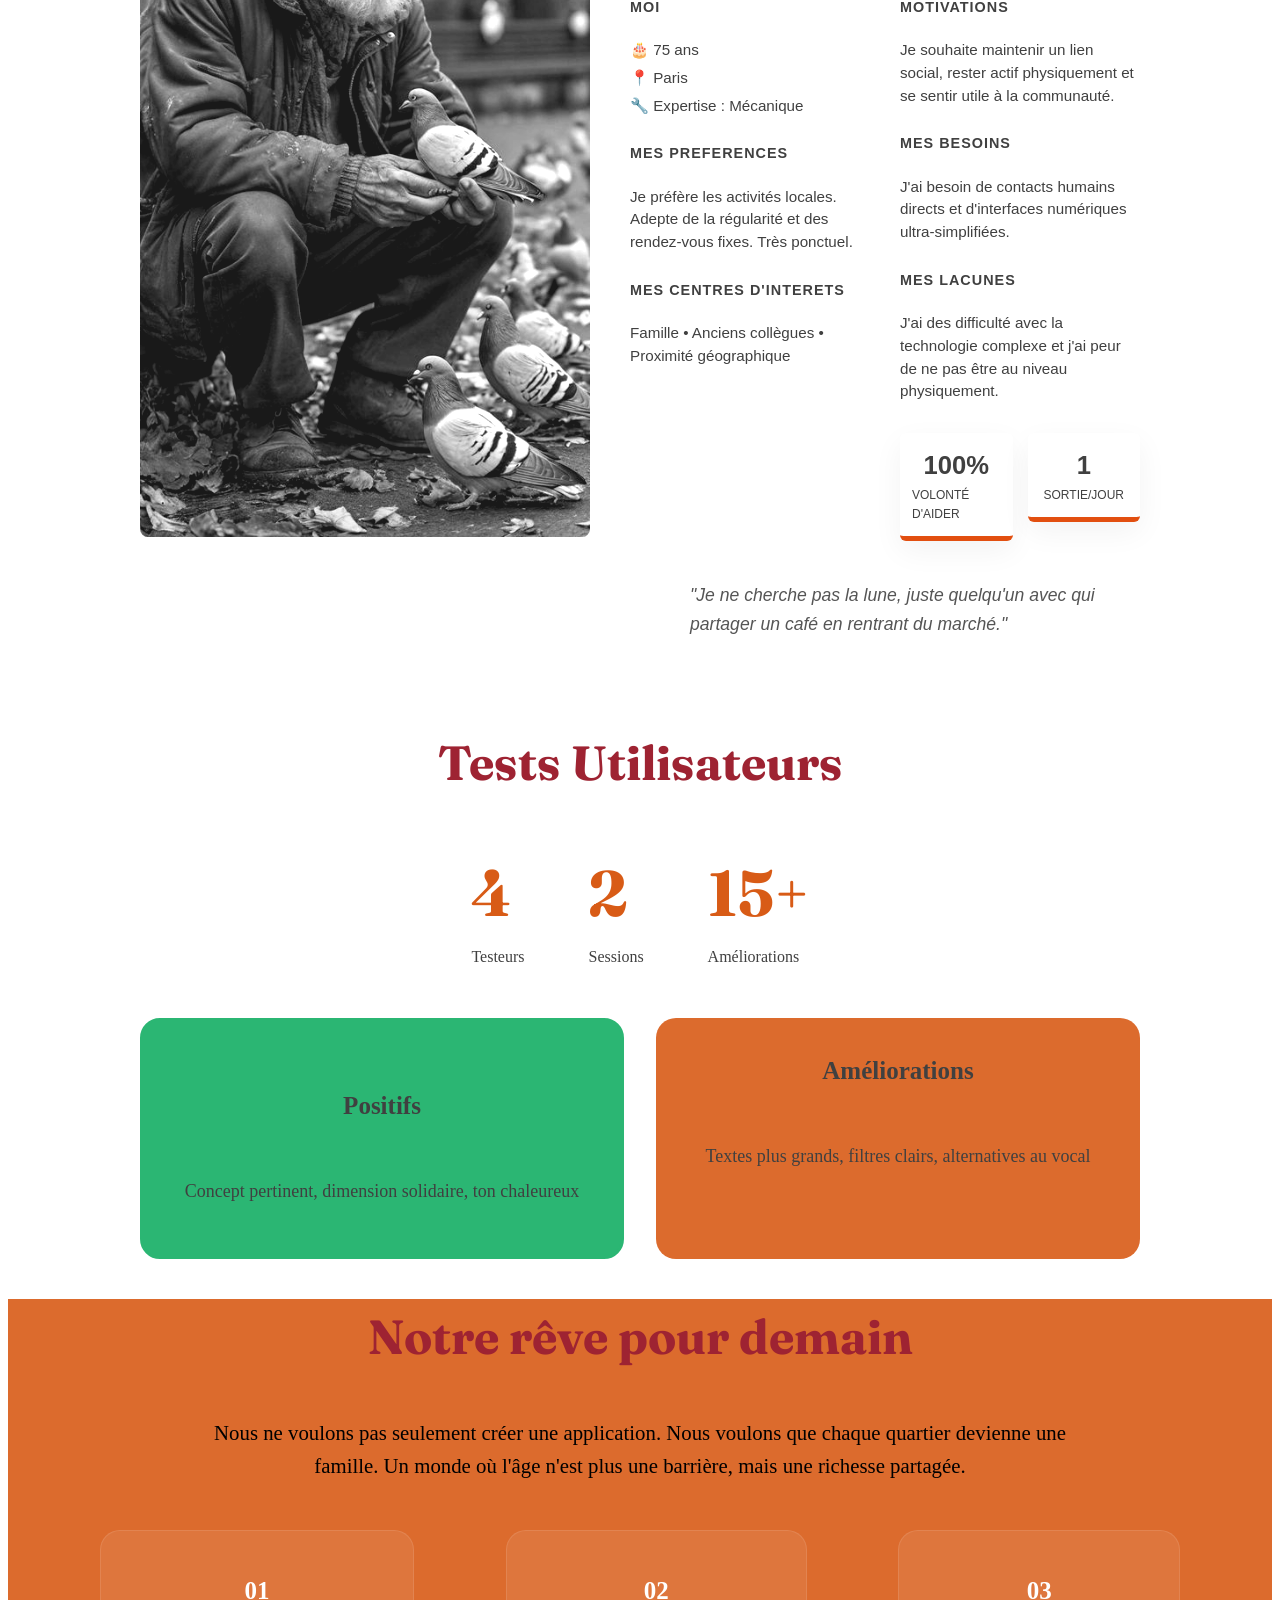
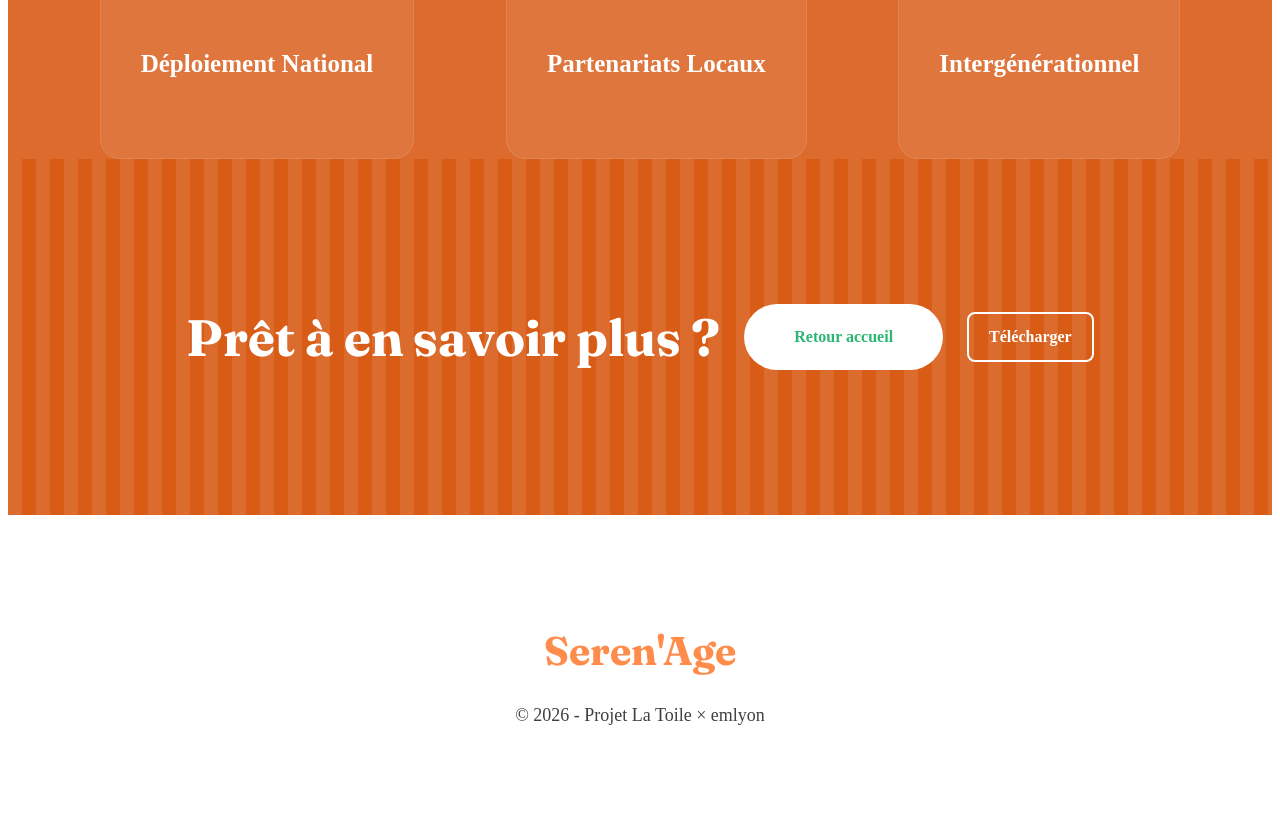
==== commit cd689e4d: "pushesss" ====
--- a/doc.html
+++ b/doc.html
@@ -41,8 +41,7 @@
       <div class="container">
         <span class="doc-tag">Le carnet de bord d'une aventure humaine</span>
         <h1>Parce que personne ne devrait vieillir en silence</h1>
-        <p>Seren'Age est né d'une conviction simple : un sourire ou un service partagé peut changer une vie. Découvrez
-          comment nous recréons du lien, un voisin à la fois.</p>
+        <p>Seren'Age est né d'une conviction simple : un sourire ou un service partagé peut changer une vie. Découvrez comment nous recréons du lien, un voisin à la fois.</p>
         <a href="#contexte" class="btn cta-large">Explorer</a>
       </div>
   </section>
@@ -60,15 +59,22 @@
           
         
     </nav>
-
+<!-- SECTION - problematique -->
+<section id="problematique">
+<h2>Pourquoi Seren'Age ?</h2>
+                  <img src="confused.svg" alt="Solitude">
+
+          <p>Aujourd'hui, des milliers de nos aînés passent des journées entières sans entendre une voix familière. Ce
+            n'est pas seulement de la solitude, c'est une partie de notre société qui s'efface. Nous croyons que la
+            solution n'est pas technologique, mais humaine.</p>
+</section>
 
 <!-- SECTION - contexte -->
-  <section id="contexte" class="doc-section">
-    <div class="container">
-      <div class="problem-intro">
-        <h2>Pourquoi Seren'Age ?</h2>
-        <p class="lead">Derrière chaque chiffre, il y a un visage, une histoire, et souvent, un silence trop long</p>
-      </div>
+  <section id="contexte" >
+    <div class="container">
+        <h2>Quelques chiffres</h2>
+        <img src="analys.svg" alt="Statistique">
+        <p>Derrière chaque chiffre, il y a un visage, une histoire, et souvent, un silence trop long.</p>
       <div class="stats-grid">
         <div class="stat-item">
           <span class="stat-number">22%</span>
@@ -85,39 +91,21 @@
       </div>
   </section>
 
-<!-- SECTION - problematique -->
-<section id="problematique" class="problem-statement">
-        <div class="statement-icon"></div>
-        <div class="statement-text">
-          <h3>Le Problème</h3>
-          <p>Aujourd'hui, des milliers de nos aînés passent des journées entières sans entendre une voix familière. Ce
-            n'est pas seulement de la solitude, c'est une partie de notre société qui s'efface. Nous croyons que la
-            solution n'est pas technologique, mais humaine.</p>
-        </div>
-      </div>
-    </div>
-</section>
+
       
 <!-- SECTION - genese -->
-  <section id="genese" class="doc-section alt">
-    <div class="container">
+  <section id="genese">
       <h2>Notre cheminement</h2>
-      <div class="pivot-card">
-        <div class="pivot-content">
-          <h3>Le virage vers l'entraide</h3>
-          <p>Au début, nous cherchions une idée. Puis, nous avons écouté. Nous avons compris que l'argent n'était pas le
-            moteur, mais l'envie d'être utile. En fusionnant le plaisir et l'entraide, Seren'Age est devenu une évidence
-            : un pont entre ceux qui ont besoin d'un coup de main et ceux qui ont du temps à offrir.</p>
-        </div>
-      </div>
-    </div>
+            <img src="happy.svg" alt="Happy">
+
+      <span>Le virage vers l'entraide</span>
+      <p>Au début, nous cherchions une idée. Puis, nous avons écouté. Nous avons compris que l'argent n'était pas le moteur, mais l'envie d'être utile. En fusionnant le plaisir et l'entraide, Seren'Age est devenu une évidence: un pont entre ceux qui ont besoin d'un coup de main et ceux qui ont du temps à offrir.</p>
   </section>
 
   <!-- SECTION - evolution -->
   <section id="evolution" class="doc-section alt2">
-    <div class="container">
-      <h2>Notre Évolution Design</h2>
-      <div class="triple-grid">
+         <h2>Notre Évolution Design</h2>
+ <div class="container">
         <article class="step-card">
           <div class="img-placeholder"><img src="old fun 1.svg" alt="Sketches"></div>
           <h3>Sketches</h3>
@@ -133,7 +121,6 @@
           <h3>Version testée</h3>
           <p>Interface finale après retours utilisateurs : plus de contrastes et boutons agrandis.</p>
         </article>
-      </div>
     </div>
   </section>
 
@@ -213,6 +200,8 @@
         </div>
       </section>
   </section>
+              
+                
 
   <!-- SECTION - test -->
   <section class="doc-section" id="tests">
@@ -225,11 +214,11 @@
       </div>
       <div class="insights">
         <div class="positive">
-          <h4>👍 Positifs</h4>
+          <h4>Positifs</h4>
           <p>Concept pertinent, dimension solidaire, ton chaleureux</p>
         </div>
         <div class="negative">
-          <h4>💡 Améliorations</h4>
+          <h4> Améliorations</h4>
           <p>Textes plus grands, filtres clairs, alternatives au vocal</p>
         </div>
       </div>
--- a/doc.css
+++ b/doc.css
@@ -12,7 +12,7 @@
   --dark: #171717;
   --gray: #f4f4f4;
   --text: #404040;
-  
+
   --txt: #262626;
   --muted: #525252;
   --muted2: #737373;
@@ -37,21 +37,24 @@
   line-height: 1.6;
   scroll-behavior: smooth;
 }
+
 .container {
   max-width: 1200px;
   margin: 0 auto;
   padding: 0 20px;
 }
+
 h2 {
   font-family: 'Fraunces', serif;
   font-size: clamp(2rem, 4vw, 3rem);
-  margin-bottom: 2rem;
   text-align: center;
   color: var(--secondary);
 }
+
 h3 {
   font-size: 25px;
 }
+
 p {
   font-size: 18px;
 }
@@ -75,34 +78,32 @@
 }
 
 nav {
-    display: flex;
-    flex-direction: row;
-    justify-content: space-between;
-    align-items: center;
-    height: 75px;
-    padding: 20px;
-    background-color: rgb(99 89 43 / 38%);
-    width: 100%;
-    position: fixed;
+  display: flex;
+  flex-direction: row;
+  justify-content: space-between;
+  align-items: center;
+  height: 75px;
+  padding: 20px;
+  background-color: rgb(99 89 43 / 38%);
+  width: 100%;
 }
 
 .nav-actions {
   display: flex;
-    justify-content: flex-end;
-    align-items: center;
-    gap: 30px;
-      margin-right: 45px;
-
-}
+  justify-content: flex-end;
+  align-items: center;
+  gap: 30px;
+  margin-right: 45px;
+
+}
+
 .doc-nav {
- height: 25px;
-    display: flex;
-    background-color: #dff7e870;
-    position: sticky;
-    top: 1px;
-    flex-direction: row;
-    justify-content: space-around;
-  }
+  height: 25px;
+  display: flex;
+  background-color: #e24f1052;
+  flex-direction: row;
+  justify-content: space-around;
+}
 
 .doc-nav a {
   padding: 0.75rem 1.5rem;
@@ -114,6 +115,7 @@
   transition: 0.3s;
   white-space: nowrap;
 }
+
 .doc-nav a:hover {
   background: var(--accent);
   color: #1F8B55;
@@ -129,8 +131,8 @@
 
 
 .doc-tag {
-  font-size: 19px;
-  color: var(--secondary);
+  font-size: 25px;
+  color: #4a191f;
   padding: 0.5rem 1.25rem;
   background: rgba(255, 255, 255, 0.2);
   border-radius: 999px;
@@ -138,11 +140,13 @@
   font-weight: 1000;
   margin-top: 70px;
 }
-.doc-hero p{
+
+.doc-hero p {
   font-size: 20px;
-    width: 50%;
-    font-weight: 700;
-}
+  width: 50%;
+  font-weight: 700;
+}
+
 .doc-hero .container {
   display: flex;
   flex-direction: column;
@@ -153,6 +157,7 @@
   padding: 0 2rem;
   text-align: center;
 }
+
 .doc-hero {
   background: linear-gradient(rgba(0, 0, 0, 0.3), rgba(0, 0, 0, 0.3)), url('https://i.pinimg.com/1200x/87/02/08/870208af29167b83e7d2ee9d31b08e4a.jpg') center/cover;
   min-height: 80vh;
@@ -174,53 +179,145 @@
 
 
 
-/* SECTIONS & GRILLES
-   ============================================================ */
-.doc-section {
-  padding: 10px;
-  background: #fff;
-}
-
-.doc-section.alt {
-  background: #F5F2EA;
-  
-}
-.doc-section.alt2 {
-  background: white;
-  
-}
+/* SECTIONS & CONTAINERS
+   ============================================================ */
+#contexte,
+#problematique,
+#genese,
+#evolution {
+  display: flex;
+  flex-direction: column;
+  width: 100%;
+  align-items: center;
+  margin: 130px 0;
+}
+
+#problematique p,
+#contexte p,
+#genese p {
+  font-size: 20px;
+  font-weight: 900;
+  color: #4a191f;
+  width: 75%;
+  text-align: center;
+  margin: 0px;
+}
+
+#contexte h2, #genese h2,
+#problematique h2,
+#genese span {
+  color: var(--secondary);
+  margin: 0px;
+}
+.stat-item p {
+  font-size: 20px;
+  font-weight: 500;
+  color: 4a191f;
+  width: 100%;
+  text-align: center;
+
+}
+
+
+.stat-item {
+      display: flex;
+    /* gap: 25px; */
+    width: 100%;
+    height: 100%;
+    background: var(--white);
+    padding: 12px;
+    border-radius: 6px;
+    text-align: justify;
+    box-shadow: 0 10px 30px rgba(0, 0, 0, 0.05);
+    border-bottom: 5px solid var(--primary);
+    transition: 0.3s;
+    flex-direction: column;
+    align-items: center;
+}
+
+
+#contexte .container {
+  display: flex;
+  flex-direction: column;
+  width: 100%;
+  align-items: center;
+}
+
+
+#problematique .container {
+  display: flex;
+  width: 100%;
+}
+
+#problematique img {
+  width: 250px;
+  height: 250px;
+  object-fit: cover;
+}
+
+#genese img {
+  width: 170px;
+  height: 170px;
+  object-fit: cover;
+}
+#contexte img {
+  width: 170px;
+  height: 170px;
+  object-fit: cover;
+}
+
+
+#statistique .container {
+  display: flex;
+  width: 100%;
+}
+
+#genese span {
+  font-size: 25px;
+  font-weight: 1000;
+}
+
+
+
+
+
+
+
+
+
 
 .doc-section.dark {
   background: #dc6b2d;
   color: #fff;
 }
 
-.lead {
-  font-size: 1.3rem;
-  text-align: center;
-  max-width: 900px;
-  margin: 0 auto 3rem;
-  color:black;
-}
-
-/* Stats (Style Boîtes) */
+
+
+.problem-statement {
+  display: flex;
+  gap: 2rem;
+  padding: 2rem;
+  background: #9e2332;
+  border-radius: 20px;
+  border: 3px solid #FF8C4B;
+  margin-top: 2rem;
+  align-items: center;
+  color: white;
+}
+
+.statement-icon {
+  font-size: 3rem;
+}
+
+/* STAT*/
 .stats-grid {
-  display: grid;
-  grid-template-columns: repeat(auto-fit, minmax(250px, 1fr));
-  gap: 2rem;
+  display: flex;
+  width: 100%;
+  gap: 25px;
+  height: 150px;
   margin-top: 3rem;
 }
 
-.stat-item {
-      background: var(--white);
-    padding: 2.5rem;
-    border-radius: 100px;
-    text-align: center;
-    box-shadow: 0 10px 30px rgba(0, 0, 0, 0.05);
-    border-bottom: 5px solid var(--primary);
-    transition: 0.3s;
-    font-size: 15px;
-}
 
 
 .stat-item:hover {
@@ -229,28 +326,28 @@
 
 .stat-number {
   font-family: 'Fraunces', serif;
+  width: max-content;
   font-size: 4rem;
   font-weight: 900;
   color: var(--primary);
   display: block;
 }
 
-/* Problem Statement */
-.problem-statement {
-  display: flex;
-    gap: 2rem;
-    padding: 2rem;
-    background: #9e2332;
-    border-radius: 20px;
-    border: 3px solid #FF8C4B;
-    margin-top: 2rem;
-    align-items: center;
-    color: white;
-}
-
-.statement-icon {
-  font-size: 3rem;
-}
+
+
+
+
+
+.lead {
+  font-size: 1.3rem;
+  text-align: center;
+  max-width: 900px;
+  margin: 0 auto 3rem;
+  color: black;
+}
+
+
+
 
 /* PERSONA & SOLUTIONS
    ============================================================ */
@@ -264,7 +361,7 @@
   background: #fff;
   border-radius: 28px;
   box-shadow: 0 16px 48px rgba(0, 0, 0, 0.12);
-  border: 3px solid #2BB67
+  border: 3px solid #2BB677;
 }
 
 
@@ -287,139 +384,127 @@
 
 
 .persona-container {
-    display: flex;
-    gap: 40px;
-    align-items: flex-start;
-    background: var(--bg-light);
-    padding: 30px;
-    border-radius: 12px;
-    max-width: 1000px;
-    margin: 20px auto;
-    font-family: 'Segoe UI', Tahoma, Geneva, Verdana, sans-serif;
-    color: var(--text-dark);
+  display: flex;
+  gap: 40px;
+  align-items: flex-start;
+  background: var(--bg-light);
+  padding: 30px;
+  border-radius: 12px;
+  max-width: 1000px;
+  margin: 20px auto;
+  font-family: 'Segoe UI', Tahoma, Geneva, Verdana, sans-serif;
+  color: var(--text-dark);
 }
 
 /* Sidebar Image */
 .persona-sidebar {
-    flex: 1;
-    max-width: 350px;
+  flex: 1;
+  max-width: 350px;
 }
 
 .profile-pic {
-    
   width: 45%;
-    height: auto;
-    border-radius: 8px;
-    object-fit: cover;
-    display: block;
-    
-    /* Étape 1 : On met l'image en noir et blanc pour qu'elle prenne la couleur du fond */
-    filter: grayscale(100%) contrast(1.2);
-    
-    /* Étape 2 : On utilise 'multiply' pour que les blancs de l'image deviennent transparents 
-       et laissent passer ta couleur #F5F2EA */
-    mix-blend-mode: multiply;
-    
-    /* Étape 3 : On baisse un tout petit peu l'opacité pour adoucir le rendu */
-    opacity: 0.9;
+  height: auto;
+  border-radius: 8px;
+  object-fit: cover;
+  display: block;
+  filter: grayscale(100%) contrast(1.2);
+  mix-blend-mode: multiply;
+  opacity: 0.9;
 }
 
 .persona-identity {
-    margin-top: 20px;
+  margin-top: 20px;
 }
 
 .persona-identity .name {
-    margin: 0;
-    font-size: 2.2rem;
-    font-weight: bold;
+  margin: 0;
+  font-size: 2.2rem;
+  font-weight: bold;
 }
 
 .persona-identity .role {
-    color: var(--text-light);
-    font-size: 1.1rem;
-    margin: 5px 0;
+  color: var(--text-light);
+  font-size: 1.1rem;
+  margin: 5px 0;
 }
 
 /* Contenu Principal */
 .persona-main {
-    flex: 2;
+  flex: 2;
 }
 
 .info-grid {
-    display: flex;
-    gap: 30px;
+  display: flex;
+  gap: 30px;
 }
 
 .info-col {
-    flex: 1;
+  flex: 1;
 }
 
 .data-block {
-    margin-bottom: 25px;
+  margin-bottom: 25px;
 }
 
 /* Lignes sous les titres */
 .data-block h4 {
-    border-bottom: 2px solid var(--border-soft);
-    padding-bottom: 8px;
-    margin-bottom: 12px;
-    font-size: 0.9rem;
-    letter-spacing: 1px;
-    color: var(--text-dark);
+  border-bottom: 2px solid var(--border-soft);
+  padding-bottom: 8px;
+  margin-bottom: 12px;
+  font-size: 0.9rem;
+  letter-spacing: 1px;
+  color: var(--text-dark);
 }
 
 .data-block p {
-    font-size: 0.95rem;
-    line-height: 1.5;
-    margin: 5px 0;
+  font-size: 0.95rem;
+  line-height: 1.5;
+  margin: 5px 0;
 }
 
 /* Stats boxes */
 .stats-container {
-    display: flex;
-    gap: 15px;
-    margin-top: 30px;
-}
-
-.stat-item {
-    background: #f5f2ea;
-;
-    padding: 12px;
-    border-radius: 6px;
-    text-align: center;
-    flex: 1;
-}
+  display: flex;
+  gap: 15px;
+  margin-top: 30px;
+}
+
+
 
 .stat-value {
-    display: block;
-    font-size: 1.6rem;
-    font-weight: bold;
+  display: block;
+  font-size: 1.6rem;
+  font-weight: bold;
 }
 
 .stat-label {
-    font-size: 0.75rem;
-    color: var(--text-light);
-    text-transform: uppercase;
+  font-size: 0.75rem;
+  color: var(--text-light);
+  text-transform: uppercase;
 }
 
 /* Quote */
 .persona-quote {
-    margin-top: 40px;
-    font-style: italic;
-    color: #555;
-    border-left: 4px solid var(--accent-color);
-    padding-left: 20px;
-    font-size: 1.1rem;
+  margin-top: 40px;
+  font-style: italic;
+  color: #555;
+  border-left: 4px solid var(--accent-color);
+  padding-left: 20px;
+  font-size: 1.1rem;
 }
 
 /* Responsive */
 @media (max-width: 768px) {
-    .persona-container, .info-grid {
-        flex-direction: column;
-    }
-    .persona-sidebar {
-        max-width: 100%;
-    }
+
+  .persona-container,
+  .info-grid {
+    flex-direction: column;
+  }
+
+  .persona-sidebar {
+    max-width: 100%;
+  }
 }
 
 /* Solutions */
@@ -446,11 +531,7 @@
 }
 
 /* Évolution */
-.triple-grid {
-  display: grid;
-  grid-template-columns: repeat(auto-fit, minmax(300px, 1fr));
-  gap: 30px;
-}
+
 
 .step-card {
   background: #fff;
@@ -469,7 +550,6 @@
 }
 
 .img-placeholder img {
-  /*width: 100%;*/
   height: 100%;
   object-fit: cover;
 }
@@ -501,25 +581,25 @@
 
 .positive {
   background: #2bb673;
-    border: 3px solid #2BB673;
-    padding: 2rem;
-    border-radius: 20px;
-    display: flex;
-    border-radius: 20px;
-    font-size: 25px;
-    flex-direction: column;
-    align-items: center;
+  border: 3px solid #2BB673;
+  padding: 2rem;
+  border-radius: 20px;
+  display: flex;
+  border-radius: 20px;
+  font-size: 25px;
+  flex-direction: column;
+  align-items: center;
 }
 
 .negative {
- display: flex;
-    background: #dc6b2d;
-    /* border: 3px solid #ffffff; */
-    /* padding: 2rem; */
-    border-radius: 20px;
-    font-size: 25px;
-    flex-direction: column;
-    align-items: center;
+  display: flex;
+  background: #dc6b2d;
+  /* border: 3px solid #ffffff; */
+  /* padding: 2rem; */
+  border-radius: 20px;
+  font-size: 25px;
+  flex-direction: column;
+  align-items: center;
 }
 
 .team-grid {
@@ -566,22 +646,22 @@
 
 .doc-section.dark .goals {
   display: flex;
-    grid-template-columns: repeat(auto-fit, minmax(250px, 1fr));
-    gap: 2rem;
-    margin-top: 3rem;
-    flex-direction: row;
-    justify-content: space-evenly;
-    font-size: 25px;
+  grid-template-columns: repeat(auto-fit, minmax(250px, 1fr));
+  gap: 2rem;
+  margin-top: 3rem;
+  flex-direction: row;
+  justify-content: space-evenly;
+  font-size: 25px;
 }
 
 .doc-section.dark .goals>div {
   display: flex;
-    padding: 2.5rem;
-    background: rgba(255, 255, 255, 0.08);
-    border-radius: 20px;
-    border: 1px solid rgba(255, 255, 255, 0.1);
-    flex-direction: column;
-    align-items: center;
+  padding: 2.5rem;
+  background: rgba(255, 255, 255, 0.08);
+  border-radius: 20px;
+  border: 1px solid rgba(255, 255, 255, 0.1);
+  flex-direction: column;
+  align-items: center;
 }
 
 .footer-simple {
@@ -617,16 +697,16 @@
 }
 
 .cta {
-  background: #2BB673;
+  background: #e24f10;
   color: #fff;
-      border-radius: 999px;
+  border-radius: 999px;
 
 }
 
 .ghost {
   color: #404040;
   background: #eee;
-      border-radius: 999px;
+  border-radius: 999px;
 
 }
 
@@ -662,42 +742,41 @@
 
 
 
-/*Section themes */
-.section.orange {
-  background: var(--orange) repeating-linear-gradient(90deg, rgba(255, 255, 255, .1) 0 14px, transparent 14px 28px);
-  color: #fff
-}
-
-.section.orange h2,
-.section.orange .intro {
-  color: #fff
-}
-
-.section.cream {
-  background: var(--cream)
-}
-
-.section.green {
-  background: var(--green2) repeating-linear-gradient(90deg, rgba(255, 255, 255, .1) 0 14px, transparent 14px 28px);
-  color: #fff
-}
-
-.section.green h2 {
-  color: #000
-}
-
-.section.green img {
-  border-radius: 14px;
-  filter: drop-shadow(0 18px 22px rgba(0, 0, 0, .2))
-}
-
-.section.dark {
-  background: var(--dark);
-  color: #fff
-}
-
-.section.gradient {
-  background: linear-gradient(135deg, var(--orange), var(--green));
-  color: #fff}
-
-  ;ghhj<
+  /*Section themes */
+  .section.orange {
+    background: var(--orange) repeating-linear-gradient(90deg, rgba(255, 255, 255, .1) 0 14px, transparent 14px 28px);
+    color: #fff
+  }
+
+  .section.orange h2,
+  .section.orange .intro {
+    color: #fff
+  }
+
+  .section.cream {
+    background: var(--cream)
+  }
+
+  .section.green {
+    background: var(--green2) repeating-linear-gradient(90deg, rgba(255, 255, 255, .1) 0 14px, transparent 14px 28px);
+    color: #fff
+  }
+
+  .section.green h2 {
+    color: #000
+  }
+
+  .section.green img {
+    border-radius: 14px;
+    filter: drop-shadow(0 18px 22px rgba(0, 0, 0, .2))
+  }
+
+  .section.dark {
+    background: var(--dark);
+    color: #fff
+  }
+
+  .section.gradient {
+    background: linear-gradient(135deg, var(--orange), var(--green));
+    color: #fff
+  }
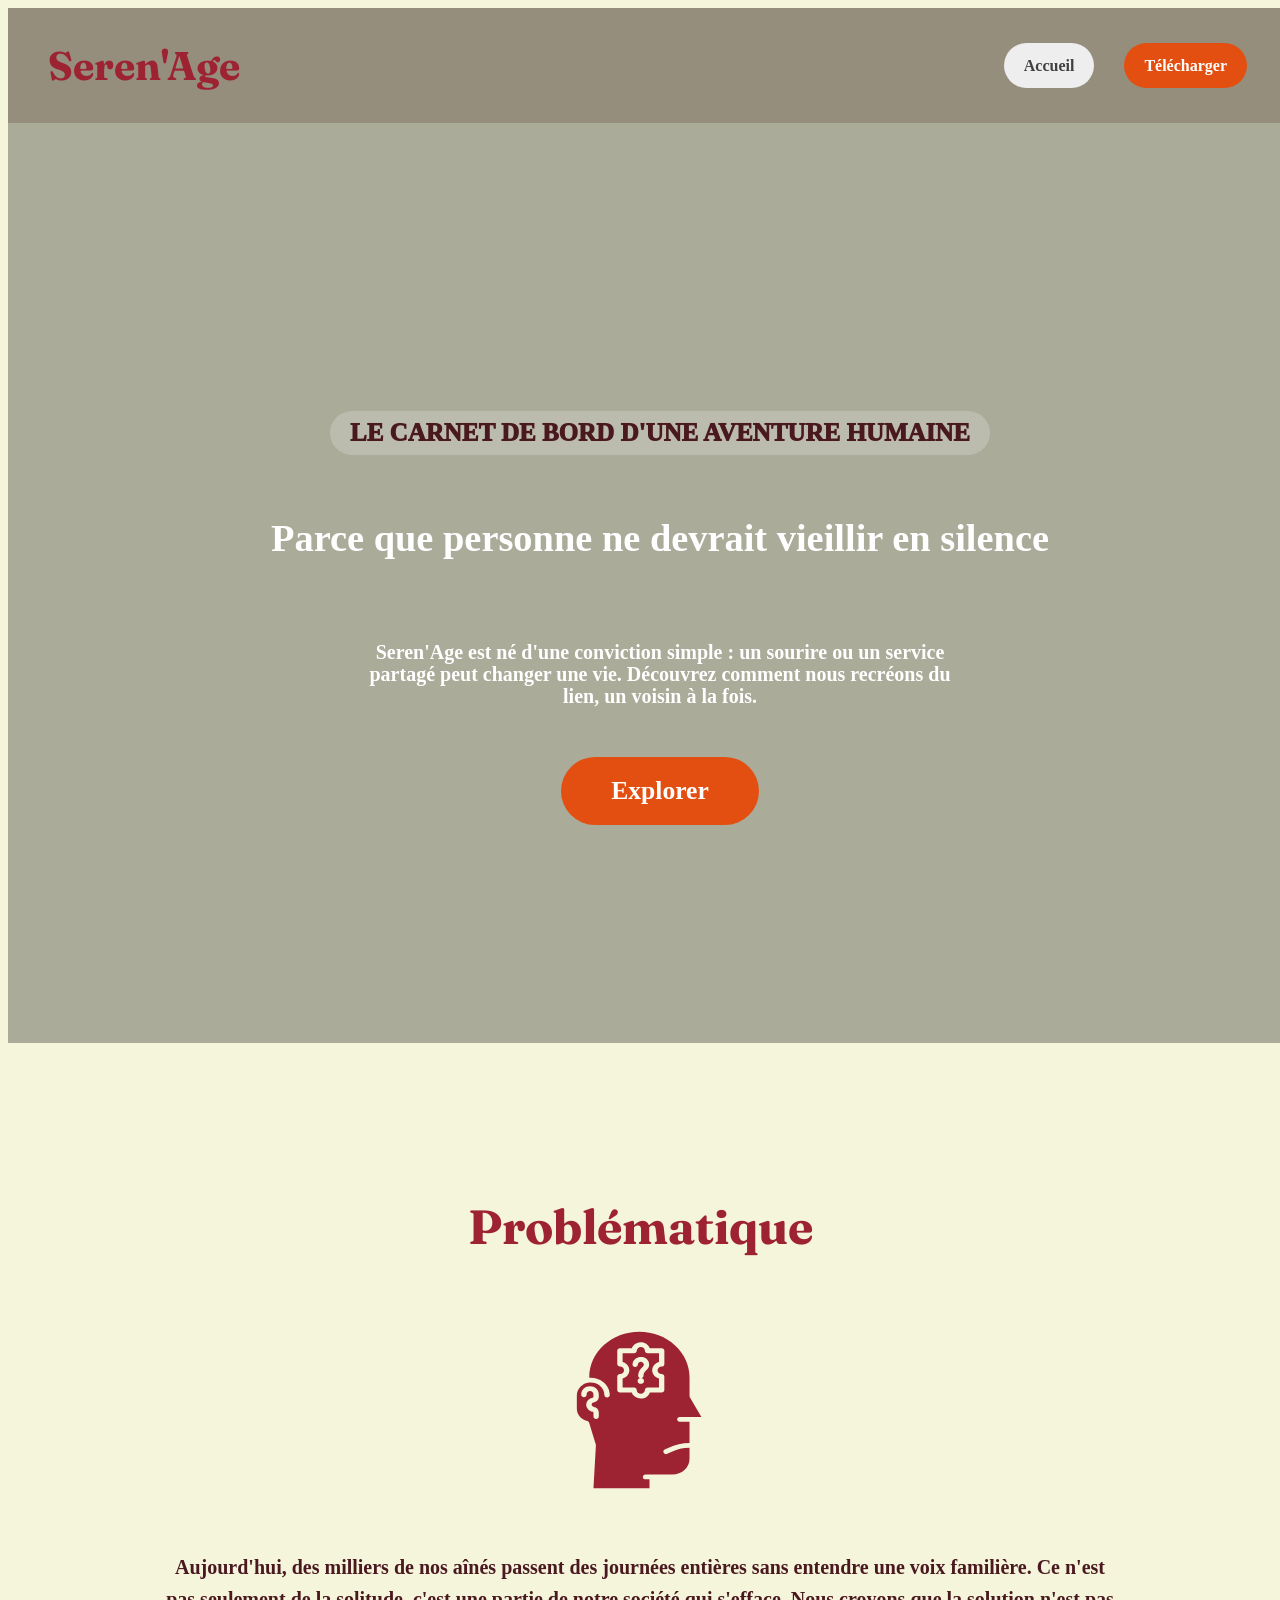
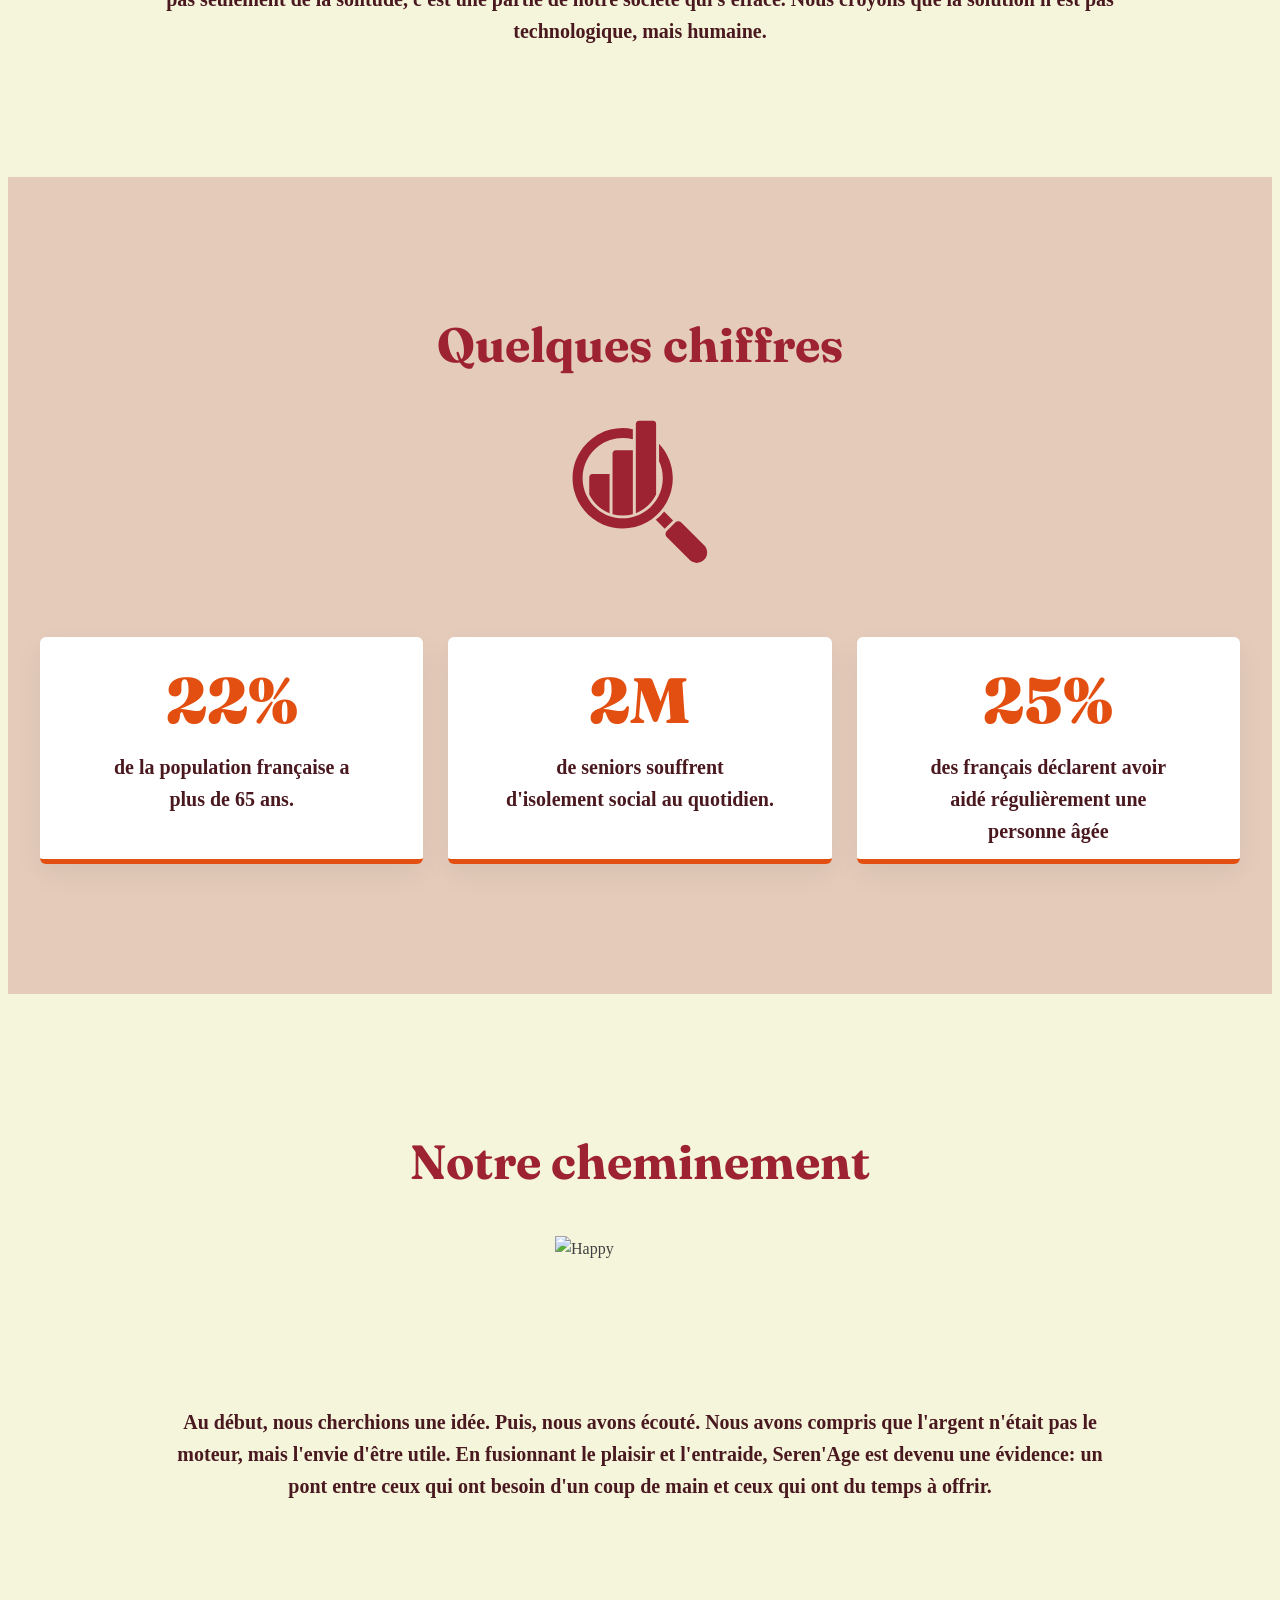
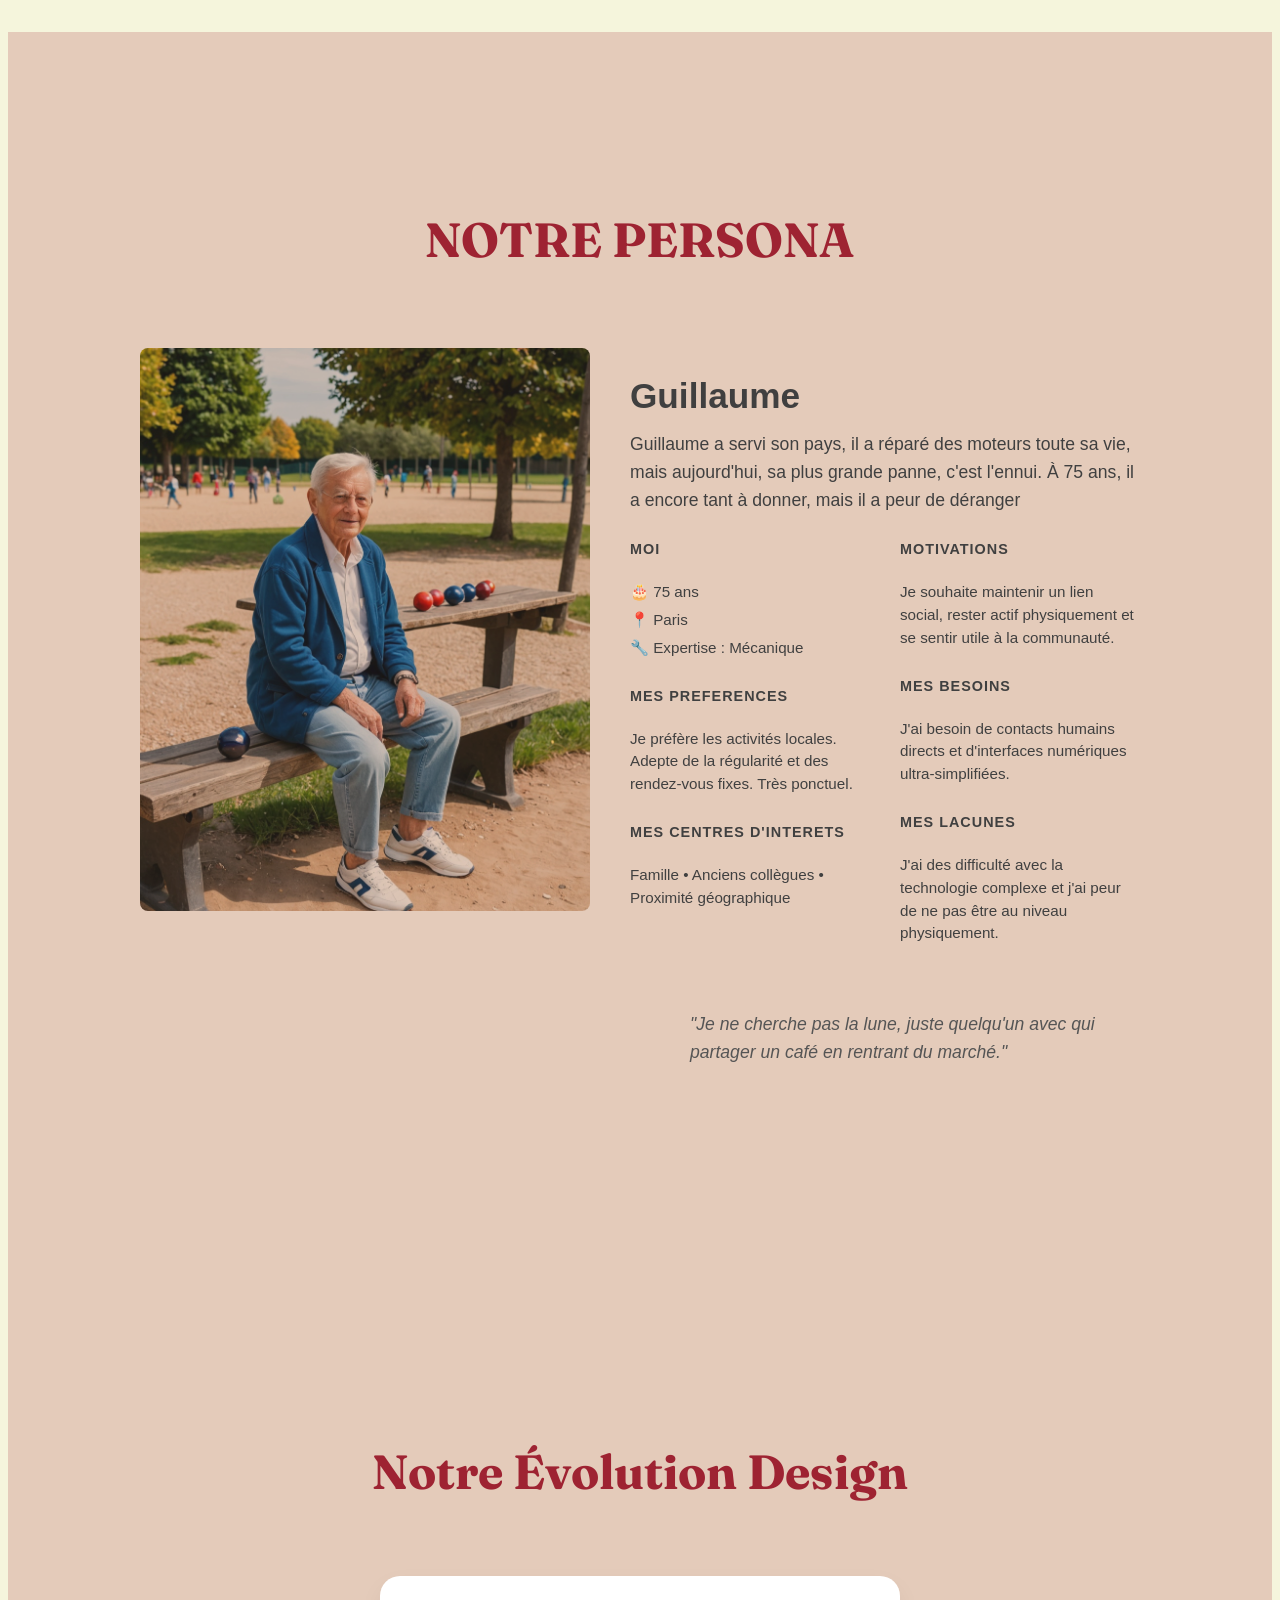
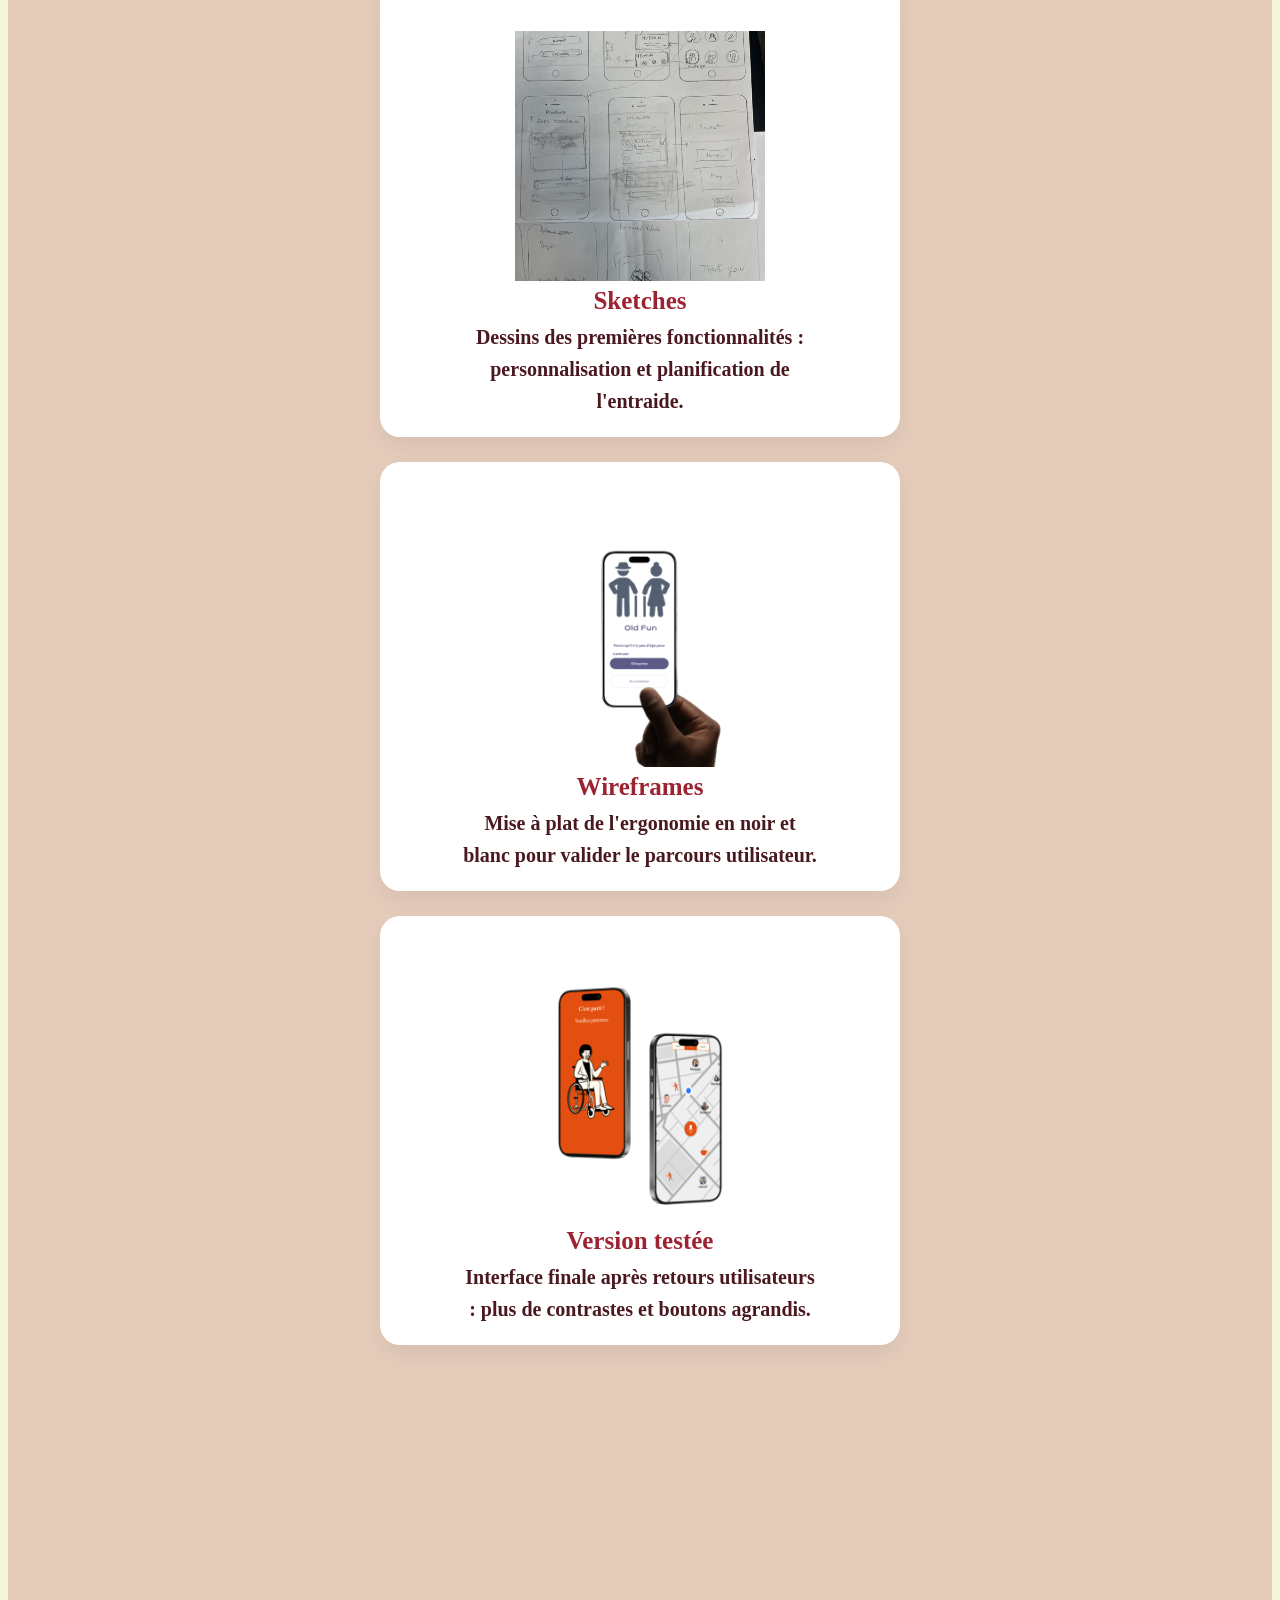
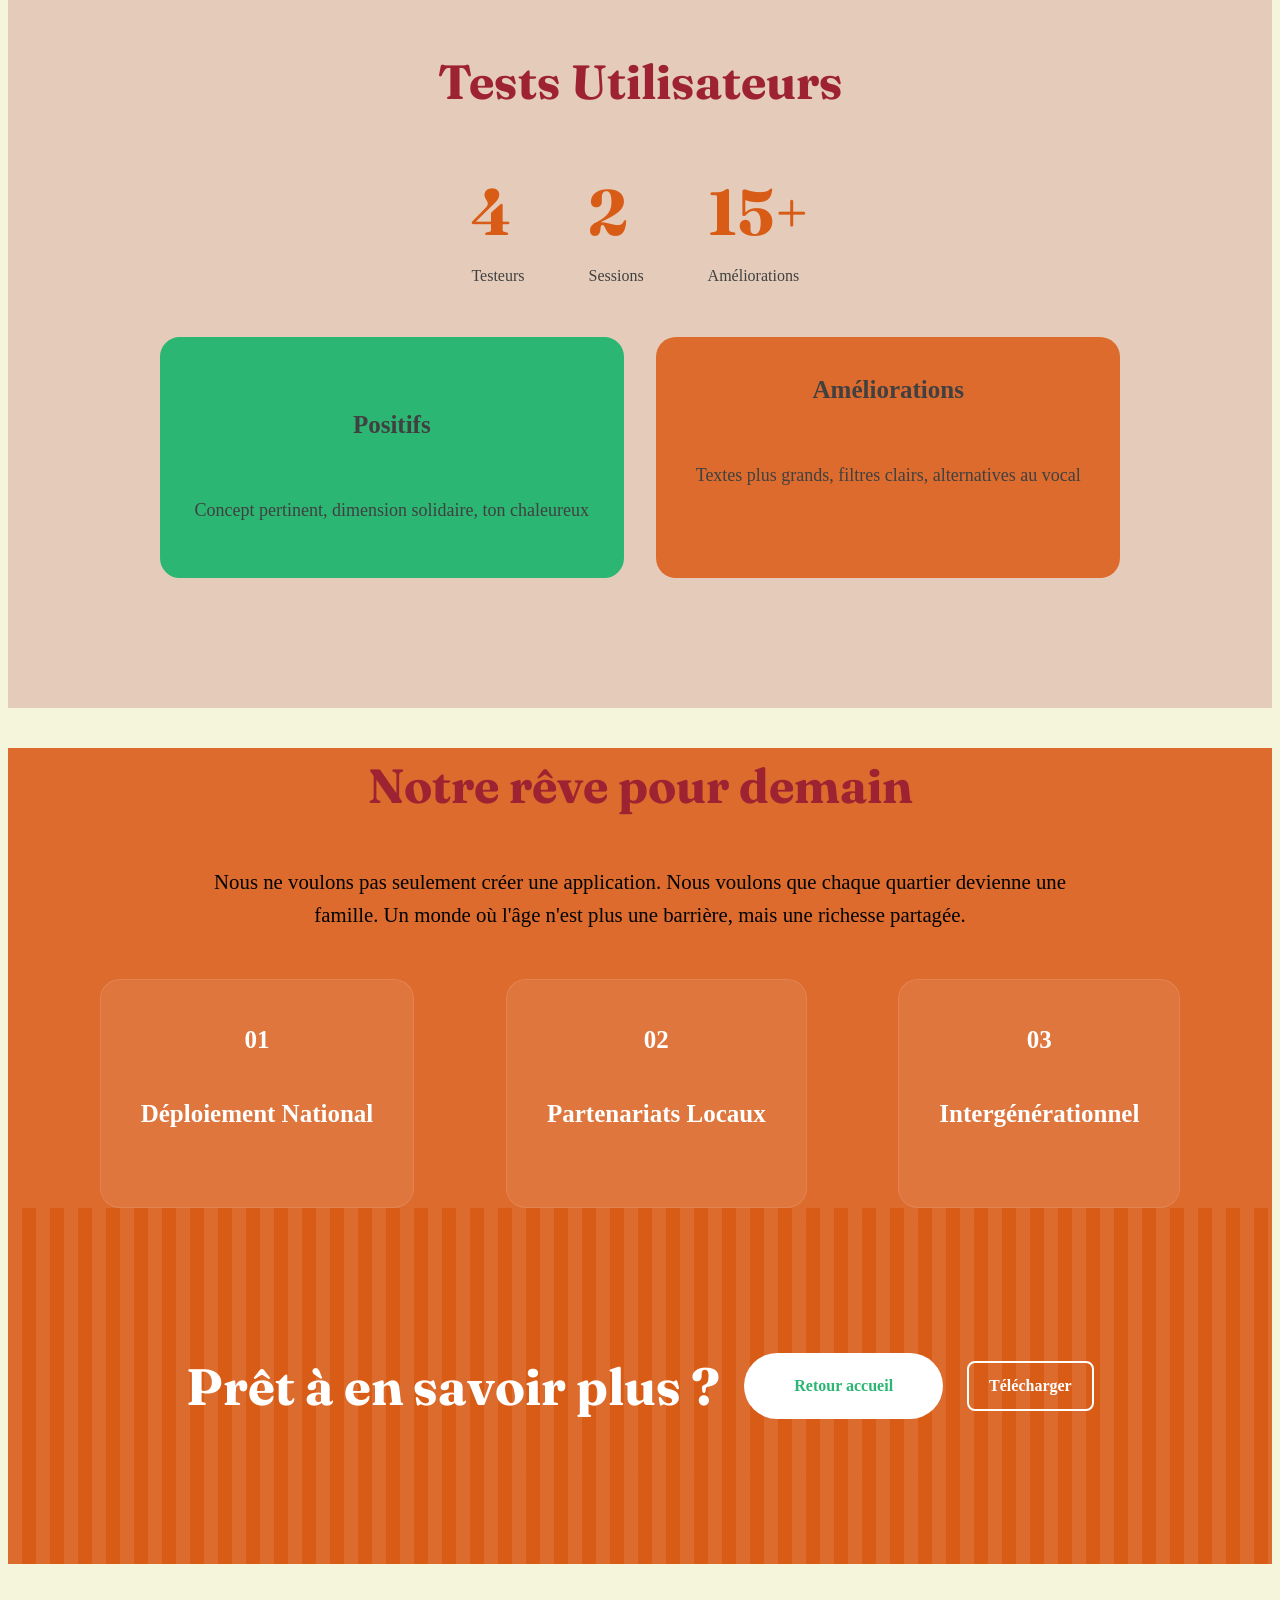
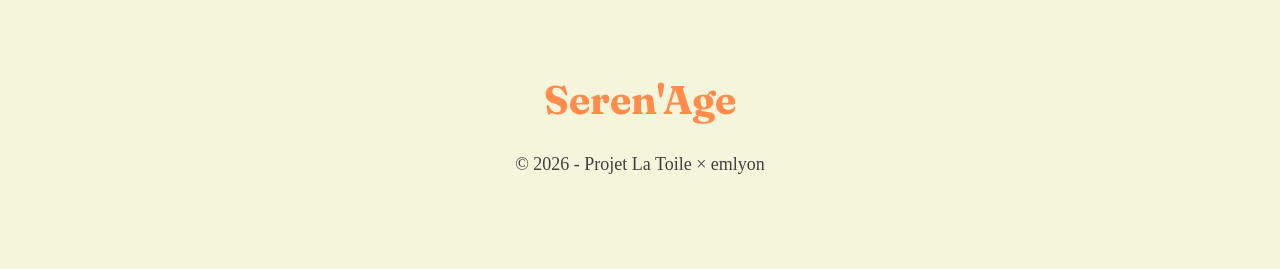
==== commit 5f9d831f: "changesmercredi" ====
--- a/doc.html
+++ b/doc.html
@@ -23,30 +23,31 @@
 
   <!-- HEADER -->
   <header>
-    <nav >
-       <a href="index.html" class="brand">Seren'Age</a>
-        <div class="nav-actions">
-          <a href="index.html" class="btn ghost">Accueil</a>
-          <a href="#" class="btn cta">Télécharger</a>
-        </div>
+    <nav>
+      <a href="index.html" class="brand">Seren'Age</a>
+      <div class="nav-actions">
+        <a href="index.html" class="btn ghost">Accueil</a>
+        <a href="#" class="btn cta">Télécharger</a>
+      </div>
     </nav>
   </header>
 
   <!-- MAIN -->
 
-<main>
-<!-- HERO SECTION - ARTICLE PRINCIPAL -->
-
-  <section class="doc-hero">
+  <main>
+    <!-- HERO SECTION - ARTICLE PRINCIPAL -->
+
+    <section class="doc-hero">
       <div class="container">
         <span class="doc-tag">Le carnet de bord d'une aventure humaine</span>
         <h1>Parce que personne ne devrait vieillir en silence</h1>
-        <p>Seren'Age est né d'une conviction simple : un sourire ou un service partagé peut changer une vie. Découvrez comment nous recréons du lien, un voisin à la fois.</p>
+        <p>Seren'Age est né d'une conviction simple : un sourire ou un service partagé peut changer une vie. Découvrez
+          comment nous recréons du lien, un voisin à la fois.</p>
         <a href="#contexte" class="btn cta-large">Explorer</a>
       </div>
-  </section>
-
-      <!-- NAVIGATION BAR -->
+    </section>
+
+    <!-- NAVIGATION BAR 
     <nav class="doc-nav">
       
           <a href="#contexte">Contexte</a>
@@ -58,195 +59,205 @@
           <a href="#ambition">Ambition</a>
           
         
-    </nav>
-<!-- SECTION - problematique -->
-<section id="problematique">
-<h2>Pourquoi Seren'Age ?</h2>
-                  <img src="confused.svg" alt="Solitude">
-
-          <p>Aujourd'hui, des milliers de nos aînés passent des journées entières sans entendre une voix familière. Ce
-            n'est pas seulement de la solitude, c'est une partie de notre société qui s'efface. Nous croyons que la
-            solution n'est pas technologique, mais humaine.</p>
-</section>
-
-<!-- SECTION - contexte -->
-  <section id="contexte" >
-    <div class="container">
+    </nav>-->
+
+    <!-- SECTION - problematique -->
+    <section id="problematique">
+      <h2>Problématique</h2>
+      <img src="confused.svg" alt="Solitude">
+
+      <p>Aujourd'hui, des milliers de nos aînés passent des journées entières sans entendre une voix familière. Ce n'est
+        pas seulement de la solitude, c'est une partie de notre société qui s'efface. Nous croyons que la solution n'est
+        pas technologique, mais humaine.</p>
+    </section>
+
+    <!-- SECTION - contexte -->
+    <section id="contexte">
+      <div class="container">
         <h2>Quelques chiffres</h2>
         <img src="analys.svg" alt="Statistique">
-        <p>Derrière chaque chiffre, il y a un visage, une histoire, et souvent, un silence trop long.</p>
-      <div class="stats-grid">
-        <div class="stat-item">
-          <span class="stat-number">22%</span>
-          <p>de la population française a plus de 65 ans.</p>
+        <!-- <p>Derrière chaque chiffre, il y a un visage, une histoire, et souvent, un silence trop long.</p>-->
+        <div class="stats-grid">
+          <div class="stat-item">
+            <span class="stat-number">22%</span>
+            <p>de la population française a plus de 65 ans.</p>
+          </div>
+          <div class="stat-item">
+            <span class="stat-number">2M</span>
+            <p>de seniors souffrent d'isolement social au quotidien.</p>
+          </div>
+          <div class="stat-item">
+            <span class="stat-number">25%</span>
+            <p> des français déclarent avoir aidé régulièrement une personne âgée</p>
+          </div>
         </div>
-        <div class="stat-item">
-          <span class="stat-number">2M</span>
-          <p>de seniors souffrent d'isolement social au quotidien.</p>
-        </div>
-        <div class="stat-item">
-          <span class="stat-number">25%</span>
-          <p> des français déclarent avoir aidé régulièrement une personne âgée</p>
-        </div>
-      </div>
-  </section>
-
-
-      
-<!-- SECTION - genese -->
-  <section id="genese">
+    </section>
+
+
+
+    <!-- SECTION - genese -->
+    <section id="genese">
       <h2>Notre cheminement</h2>
-            <img src="happy.svg" alt="Happy">
-
-      <span>Le virage vers l'entraide</span>
-      <p>Au début, nous cherchions une idée. Puis, nous avons écouté. Nous avons compris que l'argent n'était pas le moteur, mais l'envie d'être utile. En fusionnant le plaisir et l'entraide, Seren'Age est devenu une évidence: un pont entre ceux qui ont besoin d'un coup de main et ceux qui ont du temps à offrir.</p>
-  </section>
-
-  <!-- SECTION - evolution -->
-  <section id="evolution" class="doc-section alt2">
-         <h2>Notre Évolution Design</h2>
- <div class="container">
+      <img src="happy2.svg" alt="Happy">
+
+      <!--<span>Le virage vers l'entraide</span>-->
+      <p>Au début, nous cherchions une idée. Puis, nous avons écouté. Nous avons compris que l'argent n'était pas le
+        moteur, mais l'envie d'être utile. En fusionnant le plaisir et l'entraide, Seren'Age est devenu une évidence: un
+        pont entre ceux qui ont besoin d'un coup de main et ceux qui ont du temps à offrir.</p>
+    </section>
+<!-- SECTION - persona -->
+    <section class="doc-section alt" id="persona">
+      <div class="container">
+        <h2>NOTRE PERSONA</h2>
+        <section class="doc-section alt">
+          <div class="persona-container">
+            <img src="images/Guillaume.jpg" alt="Guillaume" class="profile-pic">
+
+            <div class="persona-main">
+              <div class="persona-identity">
+                  <h3 class="name">Guillaume</h3>
+                  <p class="role">Guillaume a servi son pays, il a réparé des moteurs toute sa vie, mais aujourd'hui, sa
+                    plus grande panne, c'est l'ennui. À 75 ans, il a encore tant à donner, mais il a peur de déranger
+                  </p>
+                </div>
+              <div class="persona-sidebar">
+
+                
+              </div>
+              <div class="info-grid">
+                <div class="info-col">
+                  <div class="data-block">
+                    <h4>MOI</h4>
+                    <p>🎂 75 ans</p>
+                    <p>📍 Paris</p>
+                    <p>🔧 Expertise : Mécanique</p>
+                  </div>
+
+                  <div class="data-block">
+                    <h4>MES PREFERENCES</h4>
+                    <p> Je préfère les activités locales. Adepte de la régularité et des rendez-vous fixes. Très
+                      ponctuel.
+                    </p>
+                  </div>
+
+                  <div class="data-block">
+                    <h4>MES CENTRES D'INTERETS</h4>
+                    <p>Famille • Anciens collègues • Proximité géographique</p>
+                  </div>
+                </div>
+
+                <div class="info-col">
+                  <div class="data-block">
+                    <h4>MOTIVATIONS</h4>
+                    <p>Je souhaite maintenir un lien social, rester actif physiquement et se sentir utile à la
+                      communauté.
+                    </p>
+                  </div>
+
+                  <div class="data-block">
+                    <h4>MES BESOINS</h4>
+                    <p>J'ai besoin de contacts humains directs et d'interfaces numériques ultra-simplifiées.</p>
+                  </div>
+
+                  <div class="data-block">
+                    <h4>MES LACUNES</h4>
+                    <p>J'ai des difficulté avec la technologie complexe et j'ai peur de ne pas être au niveau
+                      physiquement.</p>
+                  </div>
+                  <!-- <div class="stats-container">
+                    <div class="stat-item">
+                      <span class="stat-value">100%</span>
+                      <span class="stat-label">Volonté d'aider</span>
+                    </div>
+                    <div class="stat-item">
+                      <span class="stat-value">1</span>
+                      <span class="stat-label">Sortie/jour</span>
+                    </div>
+                  </div> -->
+                  
+                </div>
+              </div>
+
+              <blockquote class="persona-quote">
+                "Je ne cherche pas la lune, juste quelqu'un avec qui partager un café en rentrant du marché."
+              </blockquote>
+            </div>
+          </div>
+        </section>
+    </section>
+
+
+    <!-- SECTION - evolution -->
+    <section id="evolution" class="doc-section alt2">
+      <h2>Notre Évolution Design</h2>
+      <div class="container">
         <article class="step-card">
-          <div class="img-placeholder"><img src="old fun 1.svg" alt="Sketches"></div>
+          <img src="old fun 1.svg" alt="Sketches">
           <h3>Sketches</h3>
           <p>Dessins des premières fonctionnalités : personnalisation et planification de l'entraide.</p>
         </article>
         <article class="step-card">
-          <div class="img-placeholder"><img src="Free iPhone Air.svg" alt="Wireframes"></div>
+          <img src="Free iPhone Air.svg" alt="Wireframes">
           <h3>Wireframes</h3>
           <p>Mise à plat de l'ergonomie en noir et blanc pour valider le parcours utilisateur.</p>
         </article>
         <article class="step-card">
-          <div class="img-placeholder"><img src="iphon16pro.svg" alt="Version testée"></div>
+          <img src="iphon16pro.svg" alt="Version testée">
           <h3>Version testée</h3>
           <p>Interface finale après retours utilisateurs : plus de contrastes et boutons agrandis.</p>
         </article>
-    </div>
-  </section>
-
-  <!-- SECTION - persona -->
-  <section class="doc-section alt" id="persona">
-    <div class="container">
-      <h2>NOTRE PERSONA</h2>
-      <section class="doc-section alt">
-        <div class="persona-container">
-          <img src="images/pigeon.bmp" alt="Guillaume" class="profile-pic">
-
-          <div class="persona-main">
-            <div class="persona-sidebar">
-
-              <div class="persona-identity">
-                <h3 class="name">Guillaume</h3>
-                <p class="role">Guillaume a servi son pays, il a réparé des moteurs toute sa vie, mais aujourd'hui, sa
-                  plus grande panne, c'est l'ennui. À 75 ans, il a encore tant à donner, mais il a peur de déranger</p>
-              </div>
-            </div>
-            <div class="info-grid">
-              <div class="info-col">
-                <div class="data-block">
-                  <h4>MOI</h4>
-                  <p>🎂 75 ans</p>
-                  <p>📍 Paris</p>
-                  <p>🔧 Expertise : Mécanique</p>
-                </div>
-
-                <div class="data-block">
-                  <h4>MES PREFERENCES</h4>
-                  <p> Je préfère les activités locales. Adepte de la régularité et des rendez-vous fixes. Très ponctuel.
-                  </p>
-                </div>
-
-                <div class="data-block">
-                  <h4>MES CENTRES D'INTERETS</h4>
-                  <p>Famille • Anciens collègues • Proximité géographique</p>
-                </div>
-              </div>
-
-              <div class="info-col">
-                <div class="data-block">
-                  <h4>MOTIVATIONS</h4>
-                  <p>Je souhaite maintenir un lien social, rester actif physiquement et se sentir utile à la communauté.
-                  </p>
-                </div>
-
-                <div class="data-block">
-                  <h4>MES BESOINS</h4>
-                  <p>J'ai besoin de contacts humains directs et d'interfaces numériques ultra-simplifiées.</p>
-                </div>
-
-                <div class="data-block">
-                  <h4>MES LACUNES</h4>
-                  <p>J'ai des difficulté avec la technologie complexe et j'ai peur de ne pas être au niveau
-                    physiquement.</p>
-                </div>
-
-                <div class="stats-container">
-                  <div class="stat-item">
-                    <span class="stat-value">100%</span>
-                    <span class="stat-label">Volonté d'aider</span>
-                  </div>
-                  <div class="stat-item">
-                    <span class="stat-value">1</span>
-                    <span class="stat-label">Sortie/jour</span>
-                  </div>
-                </div>
-              </div>
-            </div>
-
-            <blockquote class="persona-quote">
-              "Je ne cherche pas la lune, juste quelqu'un avec qui partager un café en rentrant du marché."
-            </blockquote>
-          </div>
+      </div>
+    </section>
+
+    
+
+
+
+    <!-- SECTION - test -->
+    <section class="doc-section" id="tests">
+      <div class="container">
+        <h2>Tests Utilisateurs</h2>
+        <div class="metrics">
+          <div><strong>4</strong><span>Testeurs</span></div>
+          <div><strong>2</strong><span>Sessions</span></div>
+          <div><strong>15+</strong><span>Améliorations</span></div>
         </div>
-      </section>
-  </section>
-              
-                
-
-  <!-- SECTION - test -->
-  <section class="doc-section" id="tests">
-    <div class="container">
-      <h2>Tests Utilisateurs</h2>
-      <div class="metrics">
-        <div><strong>4</strong><span>Testeurs</span></div>
-        <div><strong>2</strong><span>Sessions</span></div>
-        <div><strong>15+</strong><span>Améliorations</span></div>
-      </div>
-      <div class="insights">
-        <div class="positive">
-          <h4>Positifs</h4>
-          <p>Concept pertinent, dimension solidaire, ton chaleureux</p>
+        <div class="insights">
+          <div class="positive">
+            <h4>Positifs</h4>
+            <p>Concept pertinent, dimension solidaire, ton chaleureux</p>
+          </div>
+          <div class="negative">
+            <h4> Améliorations</h4>
+            <p>Textes plus grands, filtres clairs, alternatives au vocal</p>
+          </div>
         </div>
-        <div class="negative">
-          <h4> Améliorations</h4>
-          <p>Textes plus grands, filtres clairs, alternatives au vocal</p>
+      </div>
+    </section>
+
+
+    <!-- SECTION - ambition -->
+    <section id="ambition" class="doc-section dark">
+      <div class="container">
+        <h2>Notre rêve pour demain</h2>
+        <p class="lead">Nous ne voulons pas seulement créer une application. Nous voulons que chaque quartier devienne
+          une
+          famille. Un monde où l'âge n'est plus une barrière, mais une richesse partagée.</p>
+        <div class="goals">
+          <div><strong>01</strong>
+            <h4>Déploiement National</h4>
+          </div>
+          <div><strong>02</strong>
+            <h4>Partenariats Locaux</h4>
+          </div>
+          <div><strong>03</strong>
+            <h4>Intergénérationnel</h4>
+          </div>
         </div>
       </div>
-    </div>
-  </section>
-
-
-  <!-- SECTION - ambition -->
-  <section id="ambition" class="doc-section dark">
-    <div class="container">
-      <h2>Notre rêve pour demain</h2>
-      <p class="lead">Nous ne voulons pas seulement créer une application. Nous voulons que chaque quartier devienne une
-        famille. Un monde où l'âge n'est plus une barrière, mais une richesse partagée.</p>
-      <div class="goals">
-        <div><strong>01</strong>
-          <h4>Déploiement National</h4>
-        </div>
-        <div><strong>02</strong>
-          <h4>Partenariats Locaux</h4>
-        </div>
-        <div><strong>03</strong>
-          <h4>Intergénérationnel</h4>
-        </div>
-      </div>
-    </div>
-  </section>
-
-</main>
+    </section>
+
+  </main>
 
   <!-- FOOTER -->
   <footer>
--- a/doc.css
+++ b/doc.css
@@ -12,22 +12,24 @@
   --dark: #171717;
   --gray: #f4f4f4;
   --text: #404040;
-
-  --txt: #262626;
+ --txt: #262626;
   --muted: #525252;
   --muted2: #737373;
   --orange: #D85B16;
-  --orange2: #A84410;
-  --peach: #FFEAD9;
+  --orange2: #9E2332;
+  --peach: #FFFAED;
   --green: #2BB673;
   --green2: #1F8B55;
   --mint: #DFF7EC;
   --mint2: #5FD49B;
   --dark: #171717;
-  --cream: #F5F2EA;
-  --line: #e5e5e5;
+  --cream: #FFFAED;
+  --line: #D85B16;
   --shadow: 0 8px 24px rgba(0, 0, 0, .1);
   --shadow2: 0 16px 48px rgba(0, 0, 0, .12);
+
+
+
 }
 
 
@@ -36,6 +38,7 @@
   color: var(--text);
   line-height: 1.6;
   scroll-behavior: smooth;
+  background-color: beige;
 }
 
 .container {
@@ -84,7 +87,7 @@
   align-items: center;
   height: 75px;
   padding: 20px;
-  background-color: rgb(99 89 43 / 38%);
+  background-color: rgb(149 142 125);
   width: 100%;
 }
 
@@ -181,20 +184,29 @@
 
 /* SECTIONS & CONTAINERS
    ============================================================ */
-#contexte,
-#problematique,
-#genese,
-#evolution {
+#contexte,#evolution , #tests, #persona
+ {
   display: flex;
   flex-direction: column;
+  background-color:#9e233233;  
+  gap: 25px;
   width: 100%;
   align-items: center;
-  margin: 130px 0;
+  padding: 130px 0;
+}
+
+#problematique,#genese
+{
+  display: flex;
+flex-direction: column;
+  width: 100%;
+  align-items: center;
+  padding: 130px 0;
 }
 
 #problematique p,
 #contexte p,
-#genese p {
+#genese p, #evolution p {
   font-size: 20px;
   font-weight: 900;
   color: #4a191f;
@@ -204,16 +216,26 @@
 }
 
 #contexte h2, #genese h2,
-#problematique h2,
+#problematique h2, #evolution h2
 #genese span {
   color: var(--secondary);
   margin: 0px;
+}
+#evolution h3 {
+  color: var(--secondary);
+  margin: 0px;
+}
+
+.stats-grid {
+  display: flex;
+  width: 100%;
+  gap: 25px;
+  margin-top: 3rem;
 }
 .stat-item p {
   font-size: 20px;
   font-weight: 500;
   color: 4a191f;
-  width: 100%;
   text-align: center;
 
 }
@@ -223,7 +245,6 @@
       display: flex;
     /* gap: 25px; */
     width: 100%;
-    height: 100%;
     background: var(--white);
     padding: 12px;
     border-radius: 6px;
@@ -249,21 +270,54 @@
   width: 100%;
 }
 
+#evolution .container {
+ display: flex;
+    flex-direction: column;
+    width: 100%;
+    align-items: center;
+    gap: 25px;
+
+}
+#evolution article {
+    display: flex;
+    background: #fff;
+    width: 40%;
+    padding: 20px;
+    border-radius: 20px;
+    box-shadow: 0 10px 25px rgba(0, 0, 0, 0.05);
+    text-align: center;
+    flex-direction: column;
+    align-items: center;
+
+}
+#evolution article img {  
+
+ width: 250px;
+  height: 250px;
+  object-fit: cover;
+      padding-top: 35px;
+  
+}
+
+
 #problematique img {
   width: 250px;
   height: 250px;
   object-fit: cover;
+      padding-top: 35px;
 }
 
 #genese img {
   width: 170px;
   height: 170px;
   object-fit: cover;
+      padding-top: 35px;
 }
 #contexte img {
   width: 170px;
   height: 170px;
   object-fit: cover;
+      padding-top: 35px;
 }
 
 
@@ -309,14 +363,7 @@
   font-size: 3rem;
 }
 
-/* STAT*/
-.stats-grid {
-  display: flex;
-  width: 100%;
-  gap: 25px;
-  height: 150px;
-  margin-top: 3rem;
-}
+
 
 
 
@@ -408,7 +455,7 @@
   border-radius: 8px;
   object-fit: cover;
   display: block;
-  filter: grayscale(100%) contrast(1.2);
+  /*filter: grayscale(100%) contrast(1.2);*/
   mix-blend-mode: multiply;
   opacity: 0.9;
 }
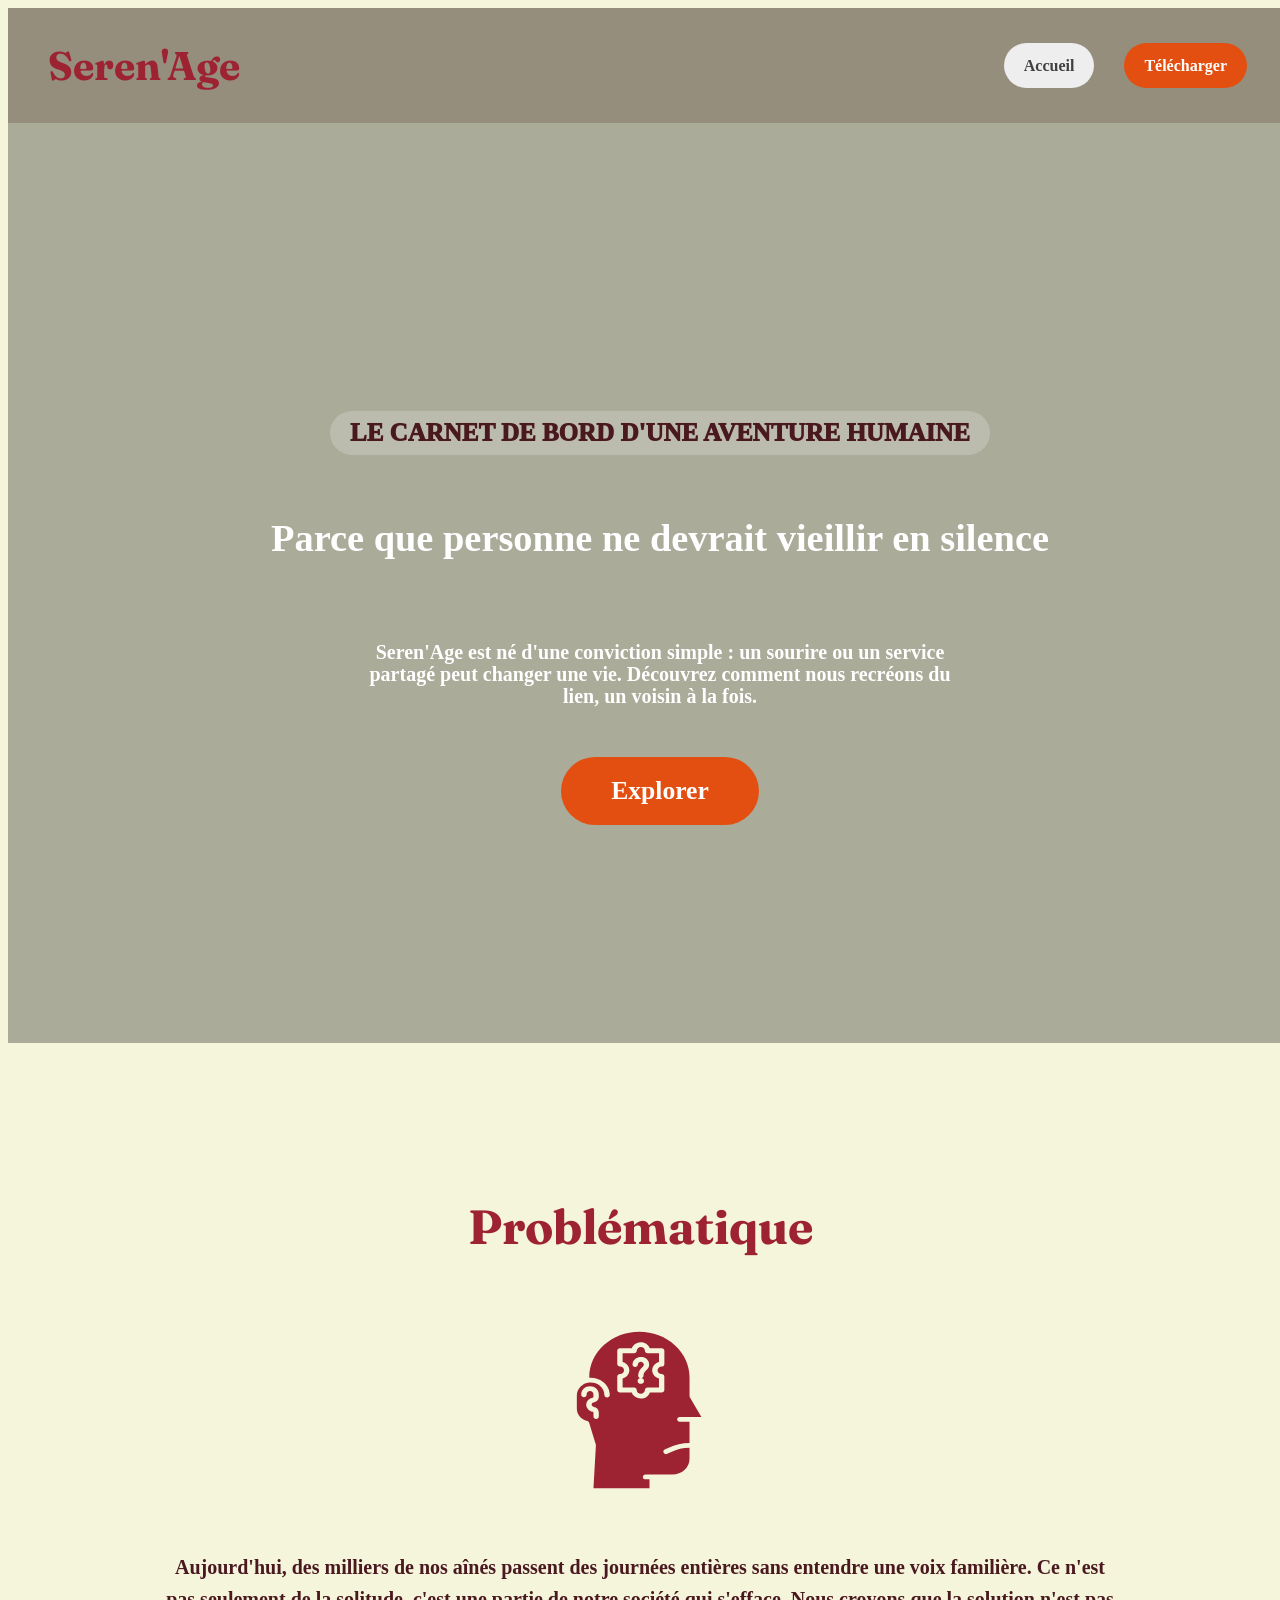
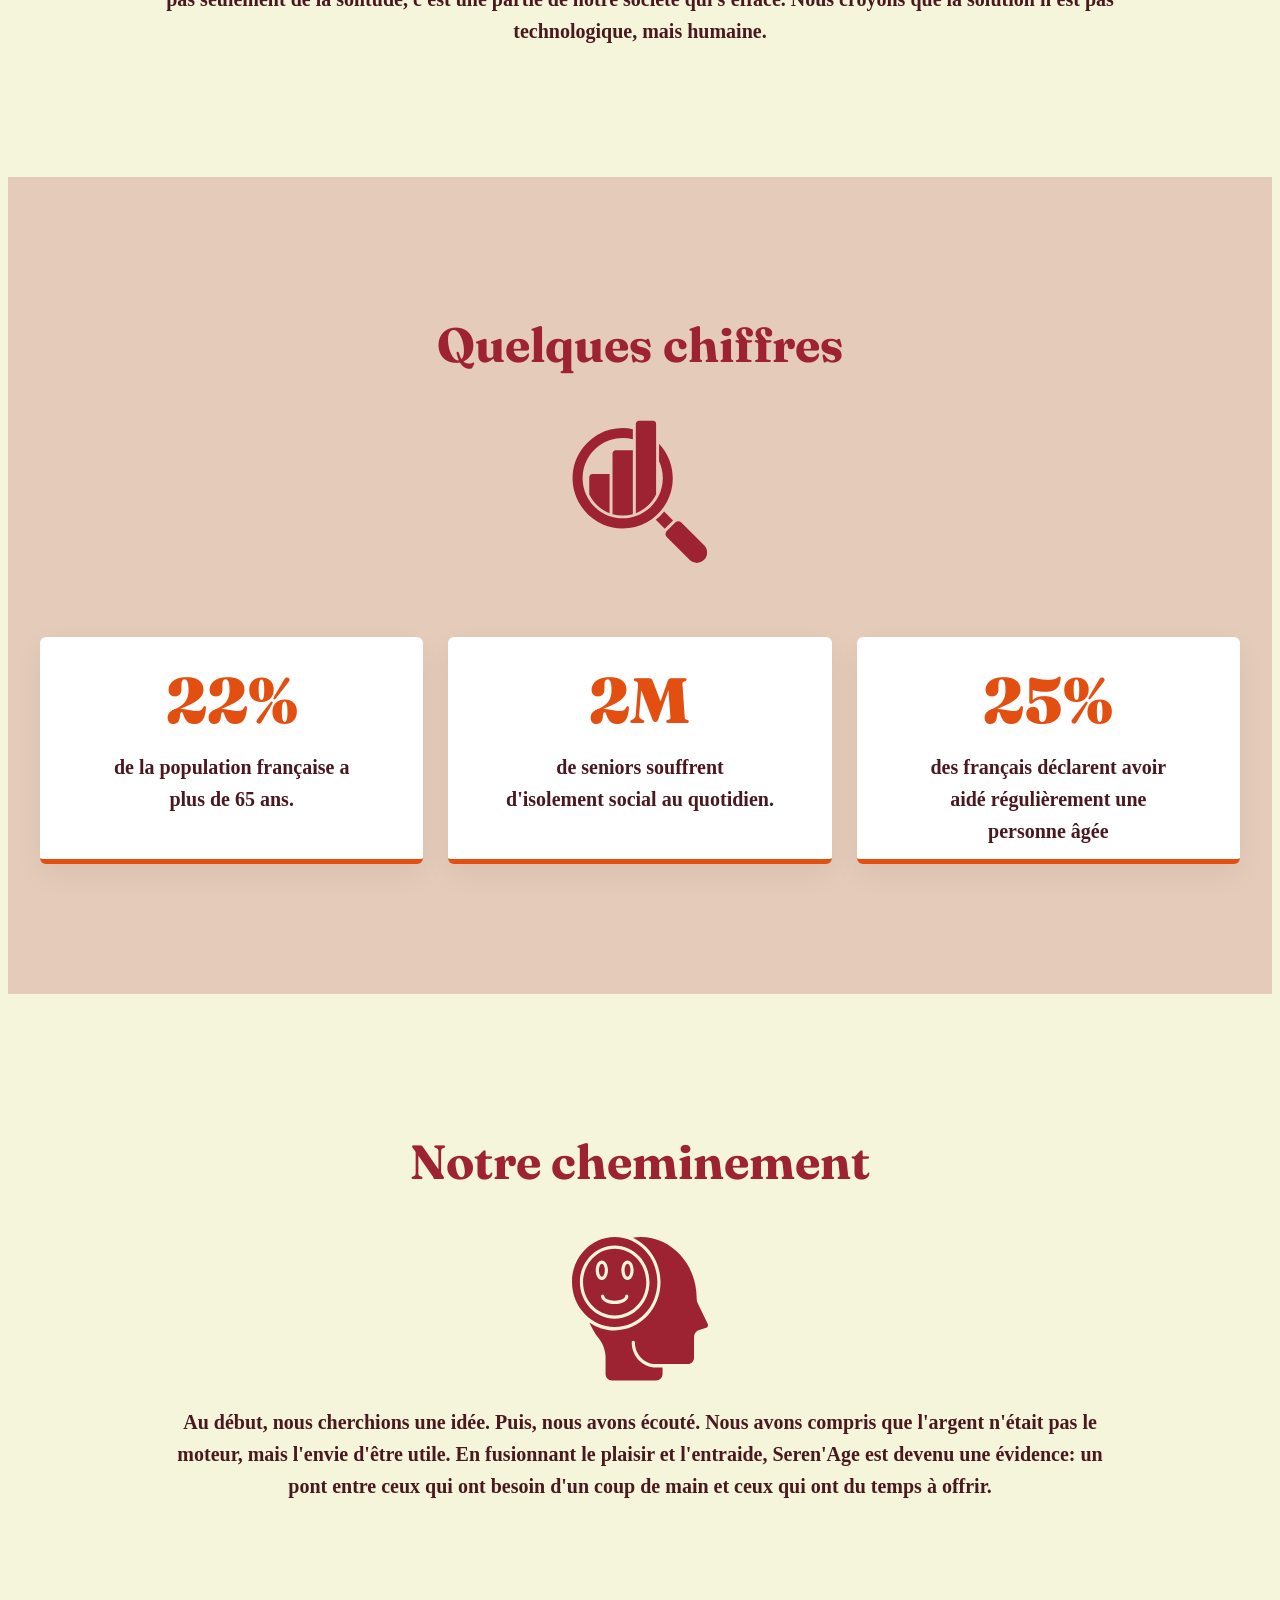
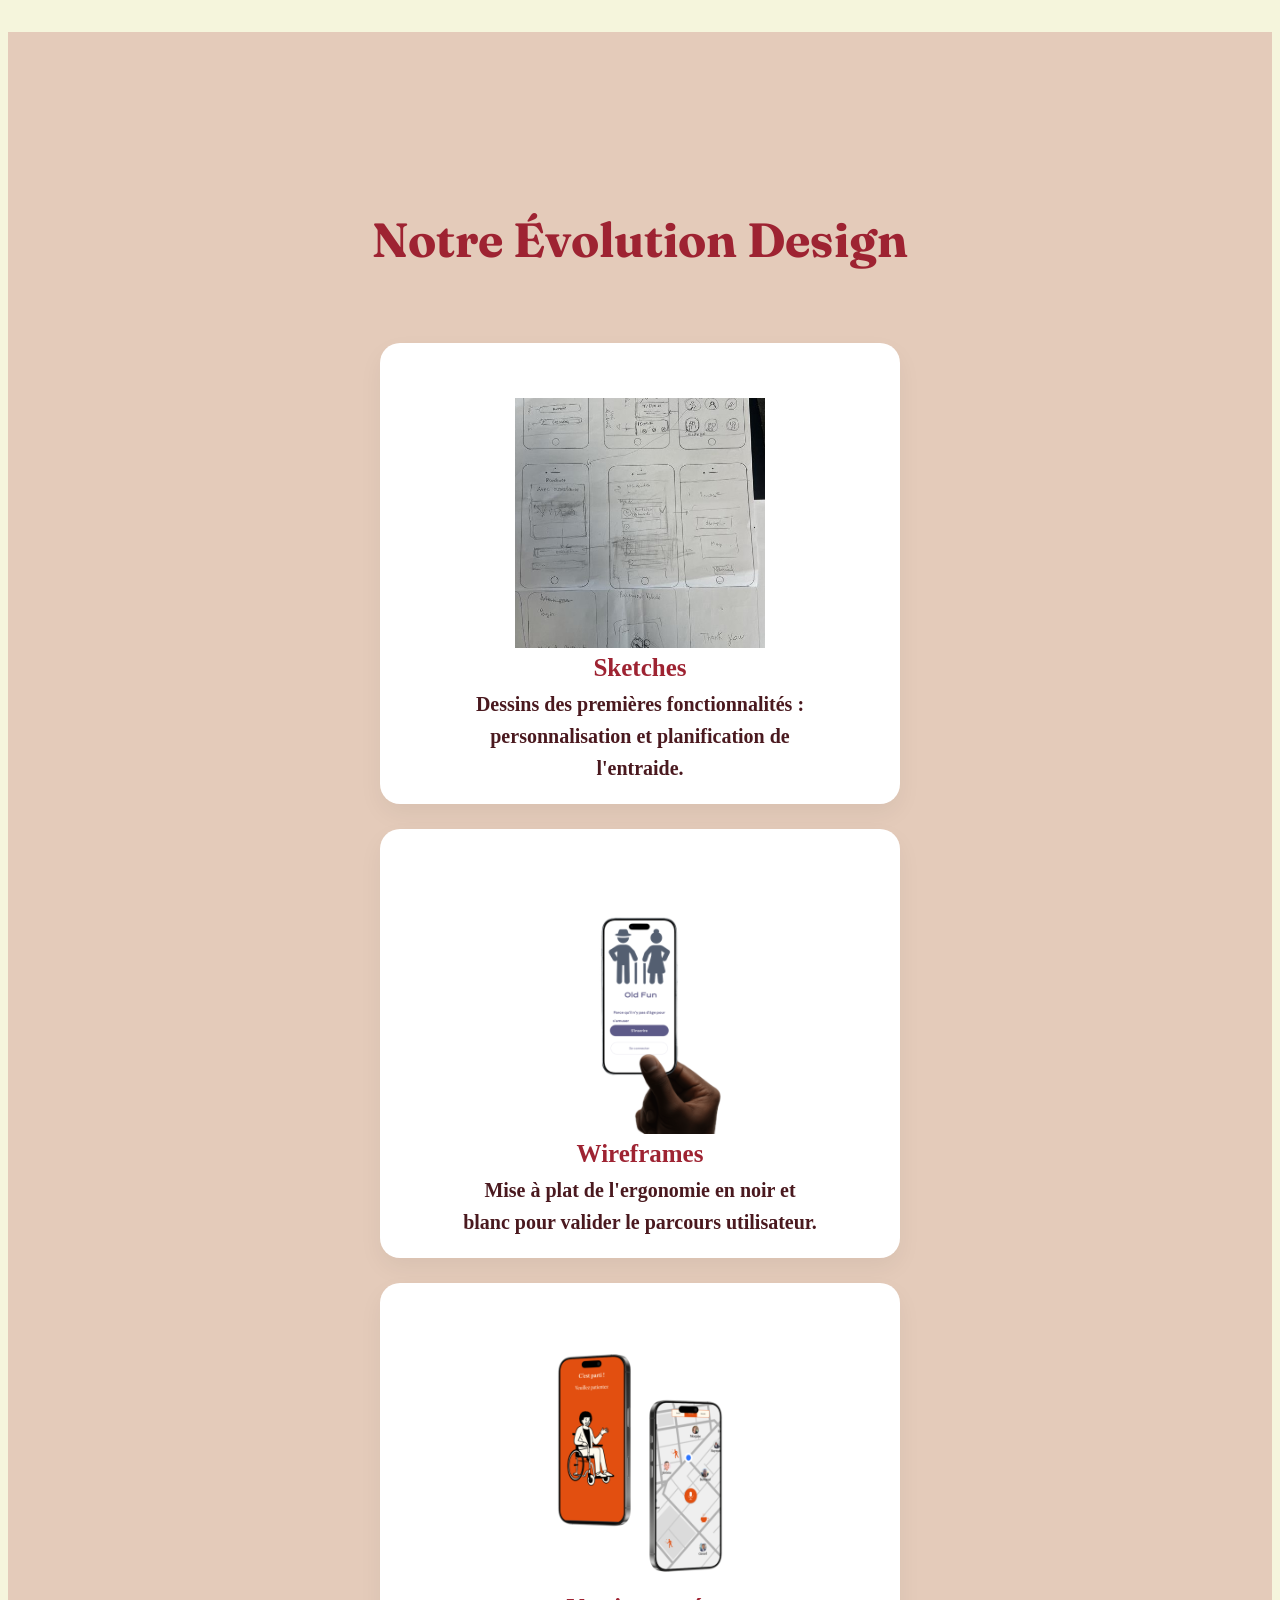
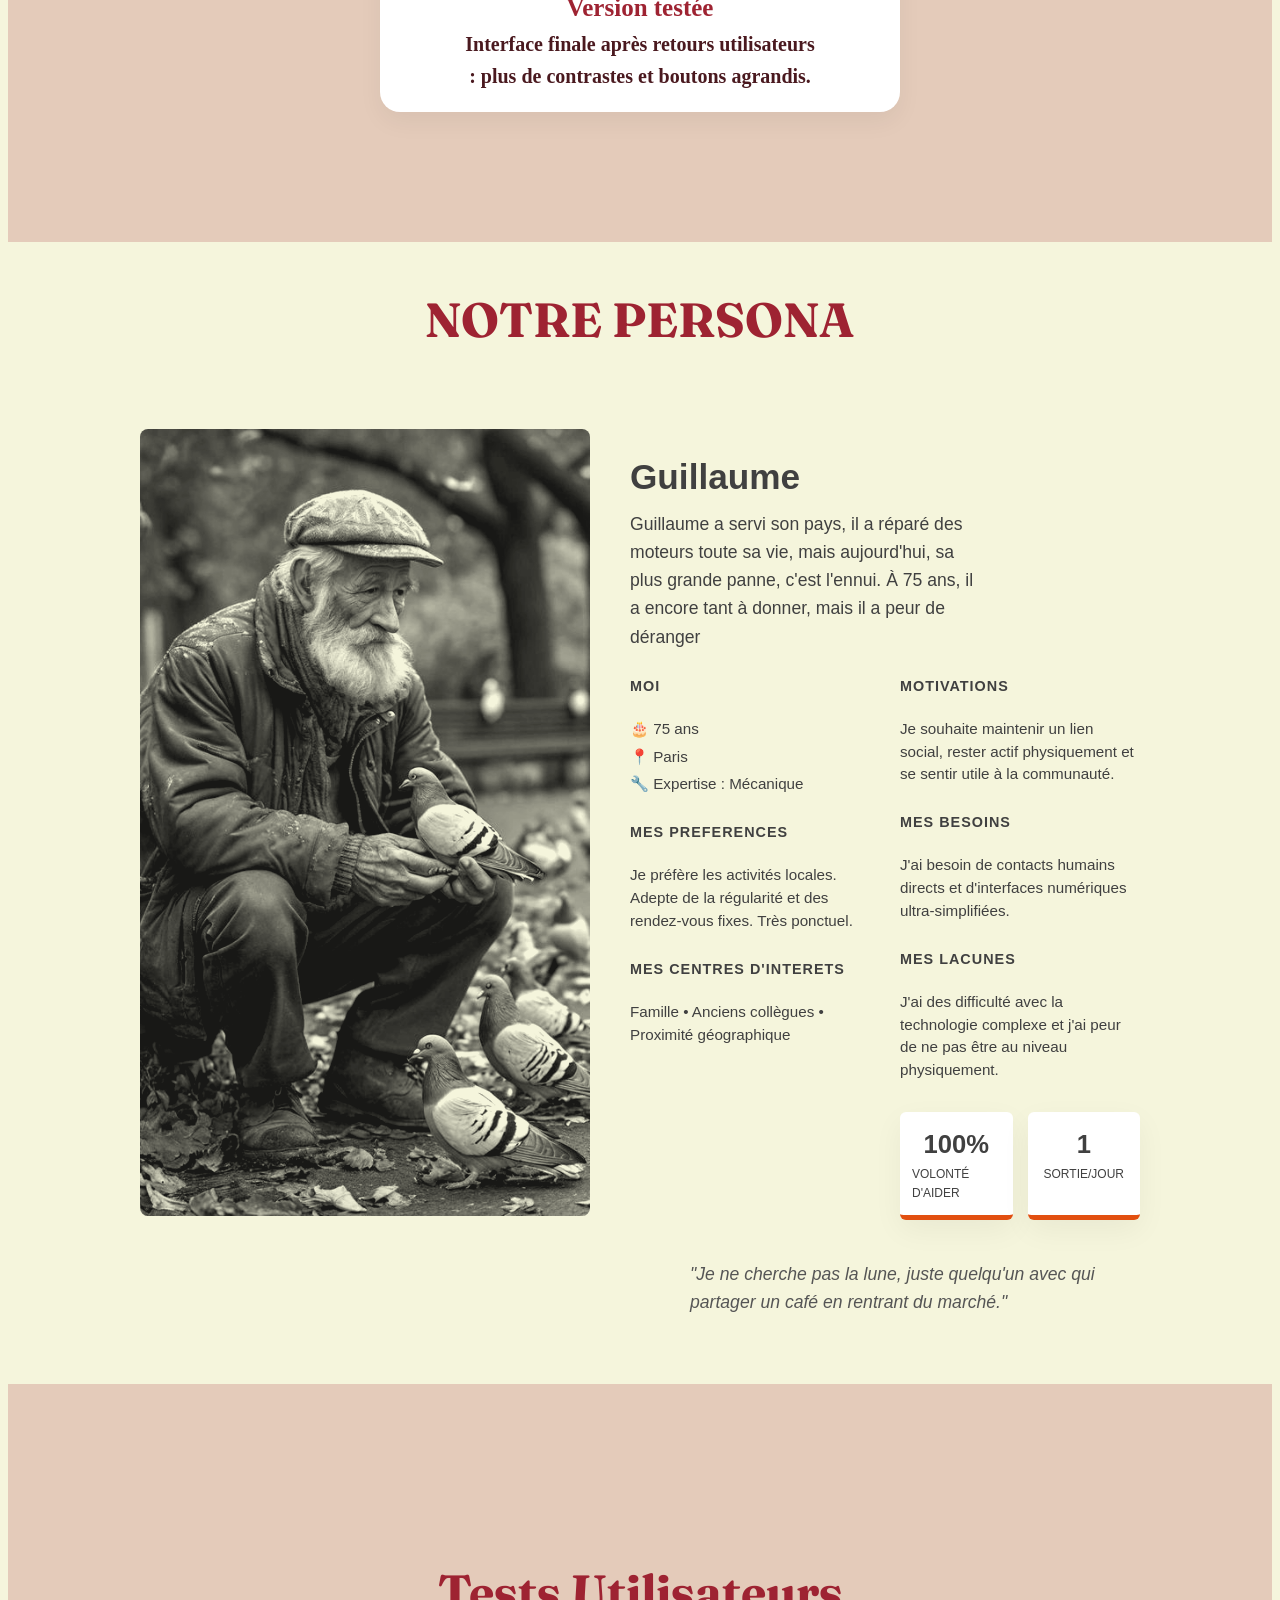
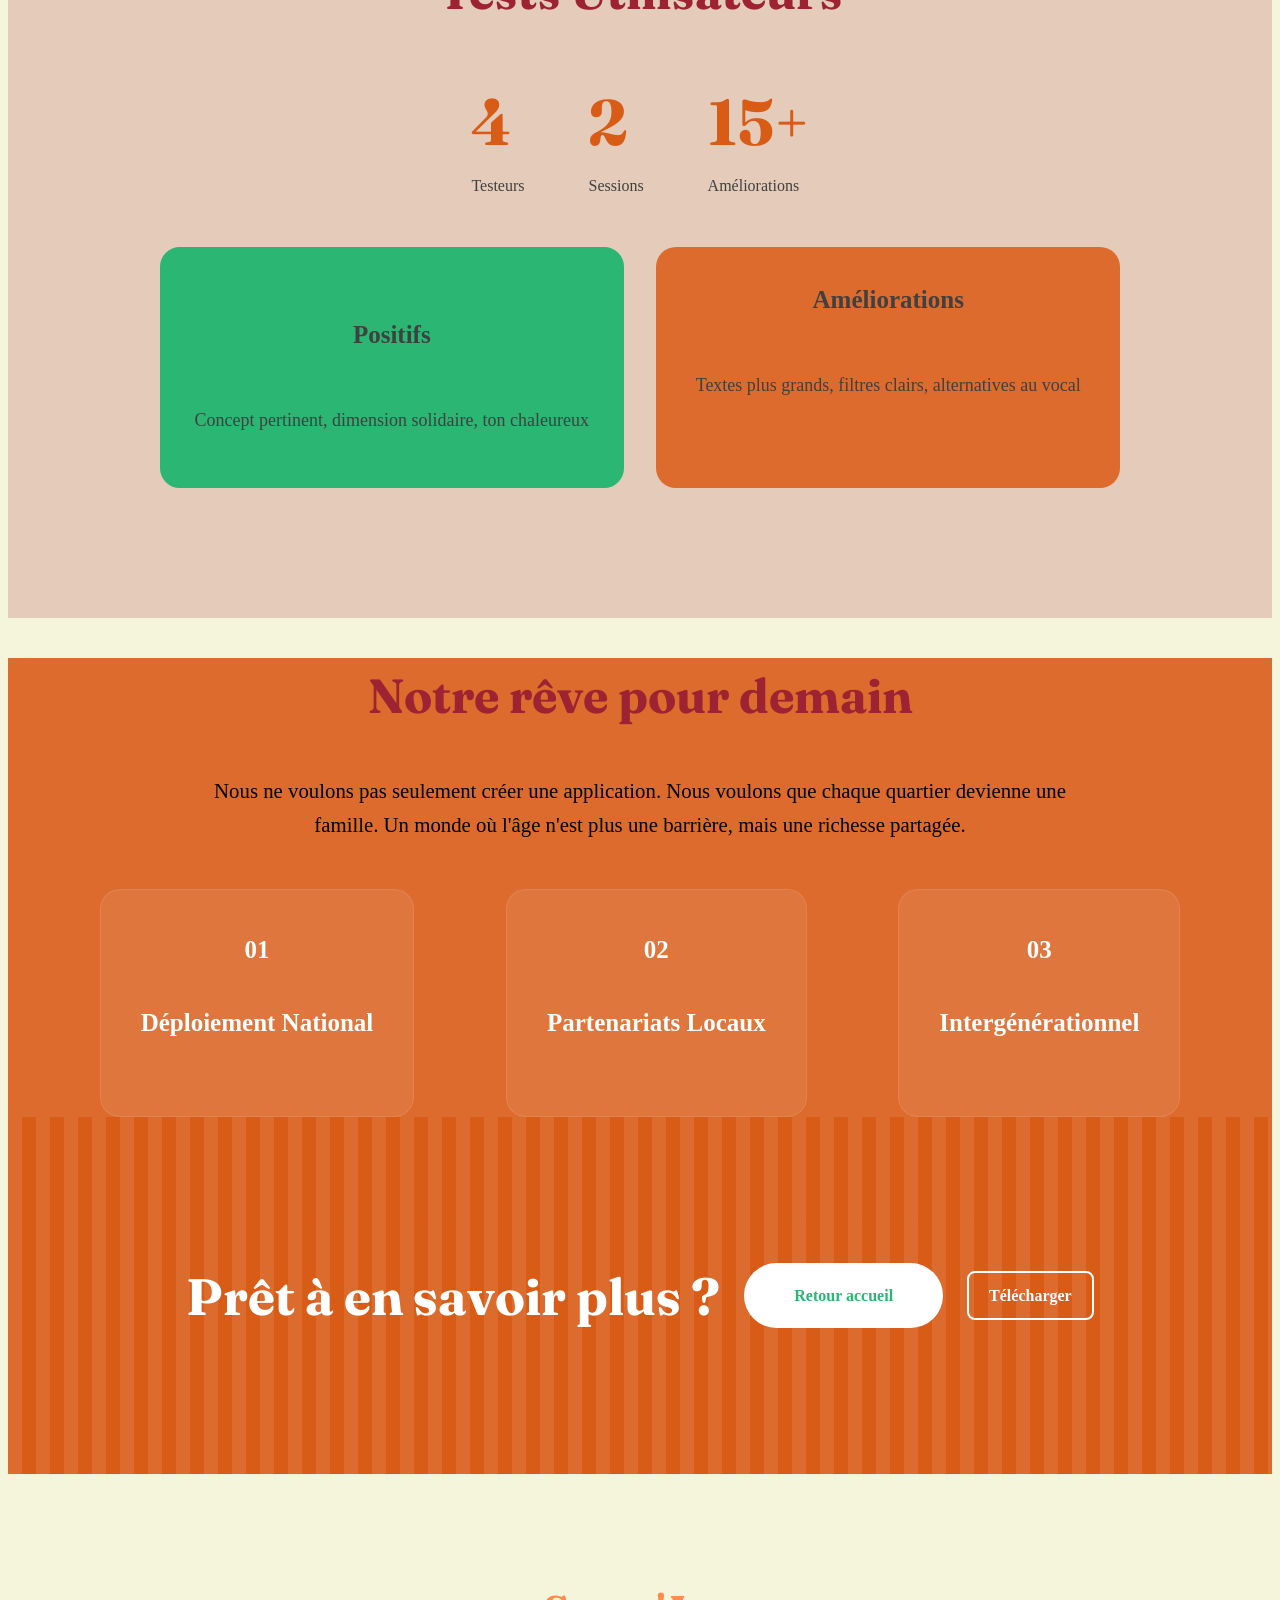
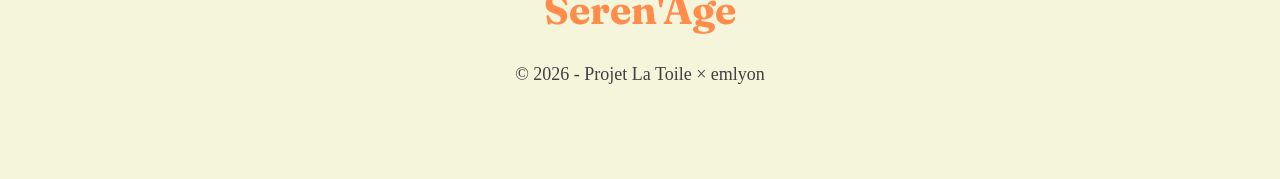
==== commit 88a308c4: "documentation v3" ====
--- a/doc.html
+++ b/doc.html
@@ -23,31 +23,30 @@
 
   <!-- HEADER -->
   <header>
-    <nav>
-      <a href="index.html" class="brand">Seren'Age</a>
-      <div class="nav-actions">
-        <a href="index.html" class="btn ghost">Accueil</a>
-        <a href="#" class="btn cta">Télécharger</a>
-      </div>
+    <nav >
+       <a href="index.html" class="brand">Seren'Age</a>
+        <div class="nav-actions">
+          <a href="index.html" class="btn ghost">Accueil</a>
+          <a href="#" class="btn cta">Télécharger</a>
+        </div>
     </nav>
   </header>
 
   <!-- MAIN -->
 
-  <main>
-    <!-- HERO SECTION - ARTICLE PRINCIPAL -->
-
-    <section class="doc-hero">
+<main>
+<!-- HERO SECTION - ARTICLE PRINCIPAL -->
+
+  <section class="doc-hero">
       <div class="container">
         <span class="doc-tag">Le carnet de bord d'une aventure humaine</span>
         <h1>Parce que personne ne devrait vieillir en silence</h1>
-        <p>Seren'Age est né d'une conviction simple : un sourire ou un service partagé peut changer une vie. Découvrez
-          comment nous recréons du lien, un voisin à la fois.</p>
+        <p>Seren'Age est né d'une conviction simple : un sourire ou un service partagé peut changer une vie. Découvrez comment nous recréons du lien, un voisin à la fois.</p>
         <a href="#contexte" class="btn cta-large">Explorer</a>
       </div>
-    </section>
-
-    <!-- NAVIGATION BAR 
+  </section>
+
+      <!-- NAVIGATION BAR 
     <nav class="doc-nav">
       
           <a href="#contexte">Contexte</a>
@@ -61,136 +60,51 @@
         
     </nav>-->
 
-    <!-- SECTION - problematique -->
-    <section id="problematique">
-      <h2>Problématique</h2>
-      <img src="confused.svg" alt="Solitude">
-
-      <p>Aujourd'hui, des milliers de nos aînés passent des journées entières sans entendre une voix familière. Ce n'est
-        pas seulement de la solitude, c'est une partie de notre société qui s'efface. Nous croyons que la solution n'est
-        pas technologique, mais humaine.</p>
-    </section>
-
-    <!-- SECTION - contexte -->
-    <section id="contexte">
-      <div class="container">
+<!-- SECTION - problematique -->
+<section id="problematique">
+<h2>Problématique</h2>
+                  <img src="confused.svg" alt="Solitude">
+
+          <p>Aujourd'hui, des milliers de nos aînés passent des journées entières sans entendre une voix familière. Ce n'est pas seulement de la solitude, c'est une partie de notre société qui s'efface. Nous croyons que la solution n'est pas technologique, mais humaine.</p>
+</section>
+
+<!-- SECTION - contexte -->
+  <section id="contexte" >
+    <div class="container">
         <h2>Quelques chiffres</h2>
         <img src="analys.svg" alt="Statistique">
-        <!-- <p>Derrière chaque chiffre, il y a un visage, une histoire, et souvent, un silence trop long.</p>-->
-        <div class="stats-grid">
-          <div class="stat-item">
-            <span class="stat-number">22%</span>
-            <p>de la population française a plus de 65 ans.</p>
-          </div>
-          <div class="stat-item">
-            <span class="stat-number">2M</span>
-            <p>de seniors souffrent d'isolement social au quotidien.</p>
-          </div>
-          <div class="stat-item">
-            <span class="stat-number">25%</span>
-            <p> des français déclarent avoir aidé régulièrement une personne âgée</p>
-          </div>
-        </div>
-    </section>
-
-
-
-    <!-- SECTION - genese -->
-    <section id="genese">
+       <!-- <p>Derrière chaque chiffre, il y a un visage, une histoire, et souvent, un silence trop long.</p>-->
+      <div class="stats-grid">
+        <div class="stat-item">
+          <span class="stat-number">22%</span>
+          <p>de la population française a plus de 65 ans.</p>
+        </div>
+        <div class="stat-item">
+          <span class="stat-number">2M</span>
+          <p>de seniors souffrent d'isolement social au quotidien.</p>
+        </div>
+        <div class="stat-item">
+          <span class="stat-number">25%</span>
+          <p> des français déclarent avoir aidé régulièrement une personne âgée</p>
+        </div>
+      </div>
+  </section>
+
+
+      
+<!-- SECTION - genese -->
+  <section id="genese">
       <h2>Notre cheminement</h2>
-      <img src="happy2.svg" alt="Happy">
+            <img src="happy2.svg" alt="Happy">
 
       <!--<span>Le virage vers l'entraide</span>-->
-      <p>Au début, nous cherchions une idée. Puis, nous avons écouté. Nous avons compris que l'argent n'était pas le
-        moteur, mais l'envie d'être utile. En fusionnant le plaisir et l'entraide, Seren'Age est devenu une évidence: un
-        pont entre ceux qui ont besoin d'un coup de main et ceux qui ont du temps à offrir.</p>
-    </section>
-<!-- SECTION - persona -->
-    <section class="doc-section alt" id="persona">
-      <div class="container">
-        <h2>NOTRE PERSONA</h2>
-        <section class="doc-section alt">
-          <div class="persona-container">
-            <img src="images/Guillaume.jpg" alt="Guillaume" class="profile-pic">
-
-            <div class="persona-main">
-              <div class="persona-identity">
-                  <h3 class="name">Guillaume</h3>
-                  <p class="role">Guillaume a servi son pays, il a réparé des moteurs toute sa vie, mais aujourd'hui, sa
-                    plus grande panne, c'est l'ennui. À 75 ans, il a encore tant à donner, mais il a peur de déranger
-                  </p>
-                </div>
-              <div class="persona-sidebar">
-
-                
-              </div>
-              <div class="info-grid">
-                <div class="info-col">
-                  <div class="data-block">
-                    <h4>MOI</h4>
-                    <p>🎂 75 ans</p>
-                    <p>📍 Paris</p>
-                    <p>🔧 Expertise : Mécanique</p>
-                  </div>
-
-                  <div class="data-block">
-                    <h4>MES PREFERENCES</h4>
-                    <p> Je préfère les activités locales. Adepte de la régularité et des rendez-vous fixes. Très
-                      ponctuel.
-                    </p>
-                  </div>
-
-                  <div class="data-block">
-                    <h4>MES CENTRES D'INTERETS</h4>
-                    <p>Famille • Anciens collègues • Proximité géographique</p>
-                  </div>
-                </div>
-
-                <div class="info-col">
-                  <div class="data-block">
-                    <h4>MOTIVATIONS</h4>
-                    <p>Je souhaite maintenir un lien social, rester actif physiquement et se sentir utile à la
-                      communauté.
-                    </p>
-                  </div>
-
-                  <div class="data-block">
-                    <h4>MES BESOINS</h4>
-                    <p>J'ai besoin de contacts humains directs et d'interfaces numériques ultra-simplifiées.</p>
-                  </div>
-
-                  <div class="data-block">
-                    <h4>MES LACUNES</h4>
-                    <p>J'ai des difficulté avec la technologie complexe et j'ai peur de ne pas être au niveau
-                      physiquement.</p>
-                  </div>
-                  <!-- <div class="stats-container">
-                    <div class="stat-item">
-                      <span class="stat-value">100%</span>
-                      <span class="stat-label">Volonté d'aider</span>
-                    </div>
-                    <div class="stat-item">
-                      <span class="stat-value">1</span>
-                      <span class="stat-label">Sortie/jour</span>
-                    </div>
-                  </div> -->
-                  
-                </div>
-              </div>
-
-              <blockquote class="persona-quote">
-                "Je ne cherche pas la lune, juste quelqu'un avec qui partager un café en rentrant du marché."
-              </blockquote>
-            </div>
-          </div>
-        </section>
-    </section>
-
-
-    <!-- SECTION - evolution -->
-    <section id="evolution" class="doc-section alt2">
-      <h2>Notre Évolution Design</h2>
-      <div class="container">
+      <p>Au début, nous cherchions une idée. Puis, nous avons écouté. Nous avons compris que l'argent n'était pas le moteur, mais l'envie d'être utile. En fusionnant le plaisir et l'entraide, Seren'Age est devenu une évidence: un pont entre ceux qui ont besoin d'un coup de main et ceux qui ont du temps à offrir.</p>
+  </section>
+
+  <!-- SECTION - evolution -->
+  <section id="evolution" class="doc-section alt2">
+         <h2>Notre Évolution Design</h2>
+ <div class="container">
         <article class="step-card">
           <img src="old fun 1.svg" alt="Sketches">
           <h3>Sketches</h3>
@@ -206,58 +120,132 @@
           <h3>Version testée</h3>
           <p>Interface finale après retours utilisateurs : plus de contrastes et boutons agrandis.</p>
         </article>
-      </div>
-    </section>
-
-    
-
-
-
-    <!-- SECTION - test -->
-    <section class="doc-section" id="tests">
-      <div class="container">
-        <h2>Tests Utilisateurs</h2>
-        <div class="metrics">
-          <div><strong>4</strong><span>Testeurs</span></div>
-          <div><strong>2</strong><span>Sessions</span></div>
-          <div><strong>15+</strong><span>Améliorations</span></div>
-        </div>
-        <div class="insights">
-          <div class="positive">
-            <h4>Positifs</h4>
-            <p>Concept pertinent, dimension solidaire, ton chaleureux</p>
+    </div>
+  </section>
+
+  <!-- SECTION - persona -->
+  <section class="doc-section alt" id="persona">
+    <div class="container">
+      <h2>NOTRE PERSONA</h2>
+      <section class="doc-section alt">
+        <div class="persona-container">
+          <img src="images/pigeon.bmp" alt="Guillaume" class="profile-pic">
+
+          <div class="persona-main">
+            <div class="persona-sidebar">
+
+              <div class="persona-identity">
+                <h3 class="name">Guillaume</h3>
+                <p class="role">Guillaume a servi son pays, il a réparé des moteurs toute sa vie, mais aujourd'hui, sa
+                  plus grande panne, c'est l'ennui. À 75 ans, il a encore tant à donner, mais il a peur de déranger</p>
+              </div>
+            </div>
+            <div class="info-grid">
+              <div class="info-col">
+                <div class="data-block">
+                  <h4>MOI</h4>
+                  <p>🎂 75 ans</p>
+                  <p>📍 Paris</p>
+                  <p>🔧 Expertise : Mécanique</p>
+                </div>
+
+                <div class="data-block">
+                  <h4>MES PREFERENCES</h4>
+                  <p> Je préfère les activités locales. Adepte de la régularité et des rendez-vous fixes. Très ponctuel.
+                  </p>
+                </div>
+
+                <div class="data-block">
+                  <h4>MES CENTRES D'INTERETS</h4>
+                  <p>Famille • Anciens collègues • Proximité géographique</p>
+                </div>
+              </div>
+
+              <div class="info-col">
+                <div class="data-block">
+                  <h4>MOTIVATIONS</h4>
+                  <p>Je souhaite maintenir un lien social, rester actif physiquement et se sentir utile à la communauté.
+                  </p>
+                </div>
+
+                <div class="data-block">
+                  <h4>MES BESOINS</h4>
+                  <p>J'ai besoin de contacts humains directs et d'interfaces numériques ultra-simplifiées.</p>
+                </div>
+
+                <div class="data-block">
+                  <h4>MES LACUNES</h4>
+                  <p>J'ai des difficulté avec la technologie complexe et j'ai peur de ne pas être au niveau
+                    physiquement.</p>
+                </div>
+
+                <div class="stats-container">
+                  <div class="stat-item">
+                    <span class="stat-value">100%</span>
+                    <span class="stat-label">Volonté d'aider</span>
+                  </div>
+                  <div class="stat-item">
+                    <span class="stat-value">1</span>
+                    <span class="stat-label">Sortie/jour</span>
+                  </div>
+                </div>
+              </div>
+            </div>
+
+            <blockquote class="persona-quote">
+              "Je ne cherche pas la lune, juste quelqu'un avec qui partager un café en rentrant du marché."
+            </blockquote>
           </div>
-          <div class="negative">
-            <h4> Améliorations</h4>
-            <p>Textes plus grands, filtres clairs, alternatives au vocal</p>
-          </div>
-        </div>
-      </div>
-    </section>
-
-
-    <!-- SECTION - ambition -->
-    <section id="ambition" class="doc-section dark">
-      <div class="container">
-        <h2>Notre rêve pour demain</h2>
-        <p class="lead">Nous ne voulons pas seulement créer une application. Nous voulons que chaque quartier devienne
-          une
-          famille. Un monde où l'âge n'est plus une barrière, mais une richesse partagée.</p>
-        <div class="goals">
-          <div><strong>01</strong>
-            <h4>Déploiement National</h4>
-          </div>
-          <div><strong>02</strong>
-            <h4>Partenariats Locaux</h4>
-          </div>
-          <div><strong>03</strong>
-            <h4>Intergénérationnel</h4>
-          </div>
-        </div>
-      </div>
-    </section>
-
-  </main>
+        </div>
+      </section>
+  </section>
+              
+                
+
+  <!-- SECTION - test -->
+  <section class="doc-section" id="tests">
+    <div class="container">
+      <h2>Tests Utilisateurs</h2>
+      <div class="metrics">
+        <div><strong>4</strong><span>Testeurs</span></div>
+        <div><strong>2</strong><span>Sessions</span></div>
+        <div><strong>15+</strong><span>Améliorations</span></div>
+      </div>
+      <div class="insights">
+        <div class="positive">
+          <h4>Positifs</h4>
+          <p>Concept pertinent, dimension solidaire, ton chaleureux</p>
+        </div>
+        <div class="negative">
+          <h4> Améliorations</h4>
+          <p>Textes plus grands, filtres clairs, alternatives au vocal</p>
+        </div>
+      </div>
+    </div>
+  </section>
+
+
+  <!-- SECTION - ambition -->
+  <section id="ambition" class="doc-section dark">
+    <div class="container">
+      <h2>Notre rêve pour demain</h2>
+      <p class="lead">Nous ne voulons pas seulement créer une application. Nous voulons que chaque quartier devienne une
+        famille. Un monde où l'âge n'est plus une barrière, mais une richesse partagée.</p>
+      <div class="goals">
+        <div><strong>01</strong>
+          <h4>Déploiement National</h4>
+        </div>
+        <div><strong>02</strong>
+          <h4>Partenariats Locaux</h4>
+        </div>
+        <div><strong>03</strong>
+          <h4>Intergénérationnel</h4>
+        </div>
+      </div>
+    </div>
+  </section>
+
+</main>
 
   <!-- FOOTER -->
   <footer>
--- a/doc.css
+++ b/doc.css
@@ -184,12 +184,13 @@
 
 /* SECTIONS & CONTAINERS
    ============================================================ */
-#contexte,#evolution , #tests, #persona
+#contexte,#evolution , #tests
  {
   display: flex;
   flex-direction: column;
   background-color:#9e233233;  
-  gap: 25px;
+gap: 25px
+;
   width: 100%;
   align-items: center;
   padding: 130px 0;
@@ -455,7 +456,7 @@
   border-radius: 8px;
   object-fit: cover;
   display: block;
-  /*filter: grayscale(100%) contrast(1.2);*/
+  filter: grayscale(100%) contrast(1.2);
   mix-blend-mode: multiply;
   opacity: 0.9;
 }
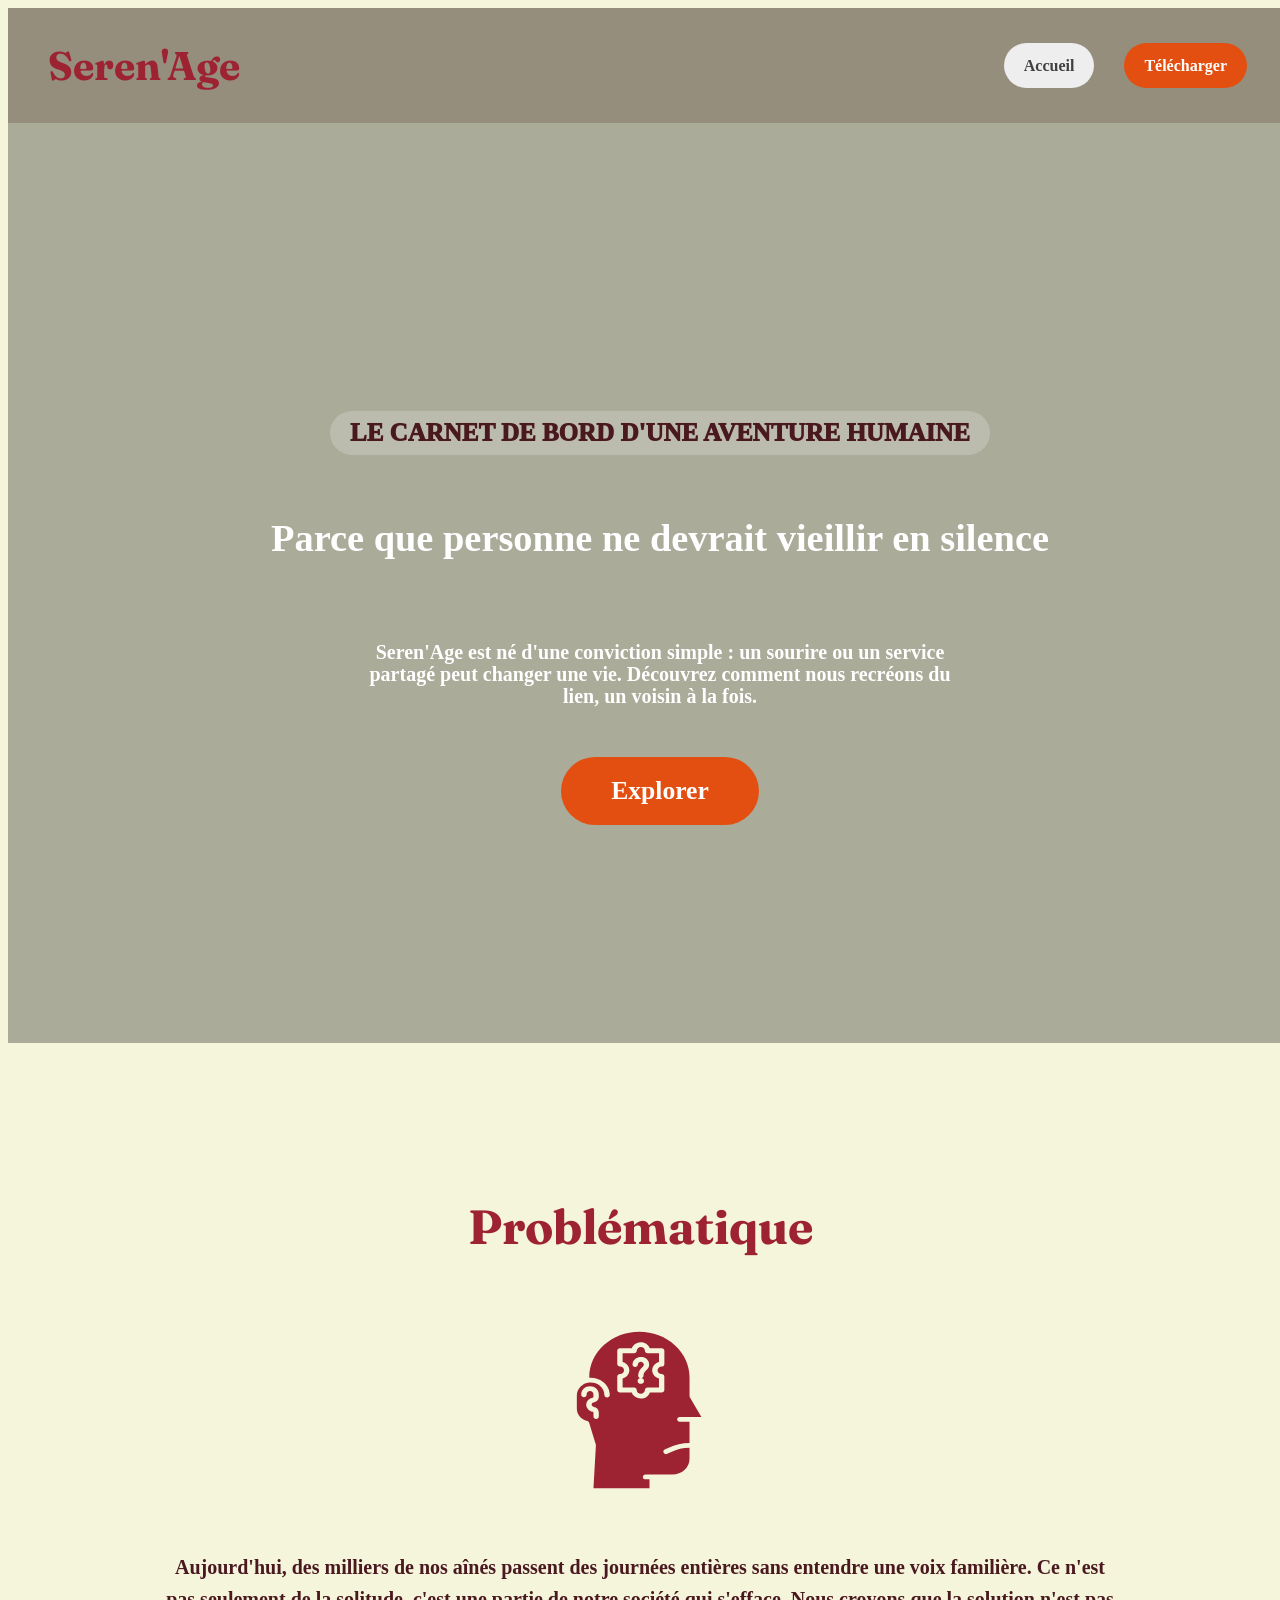
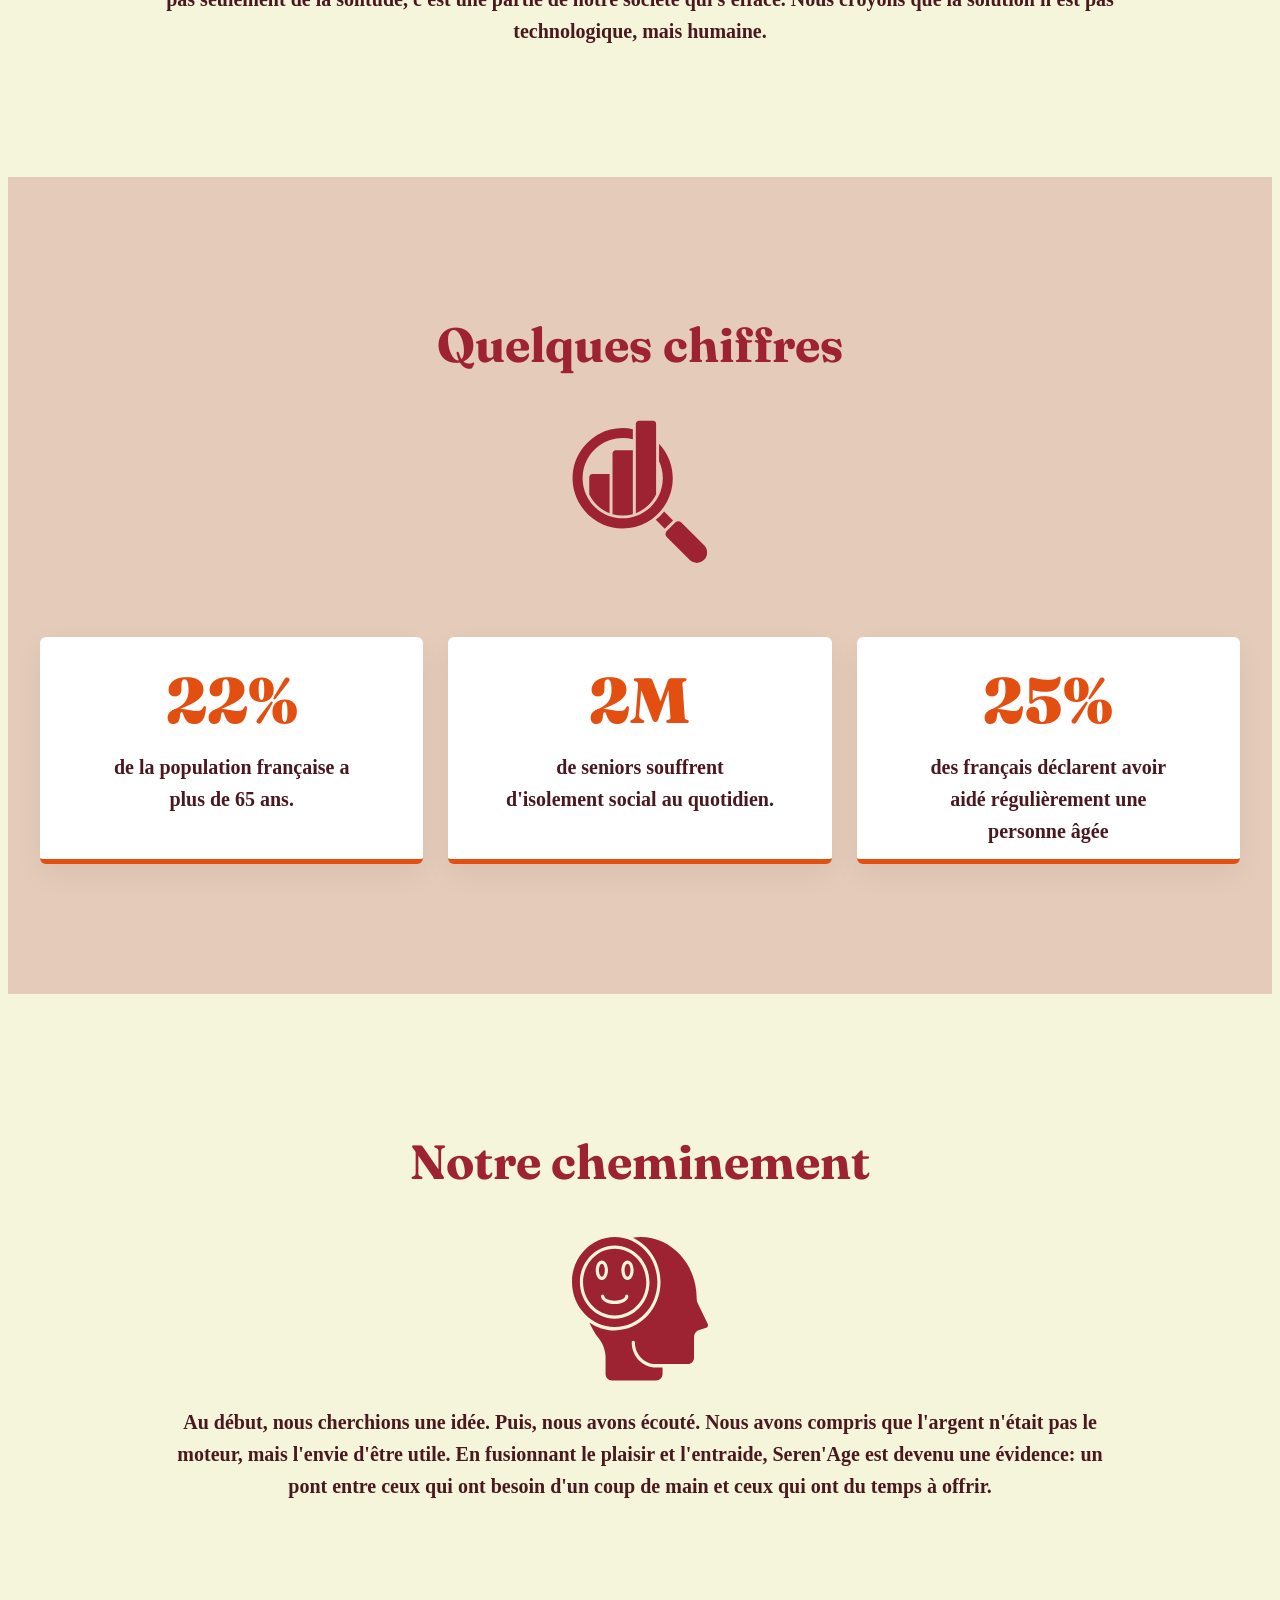
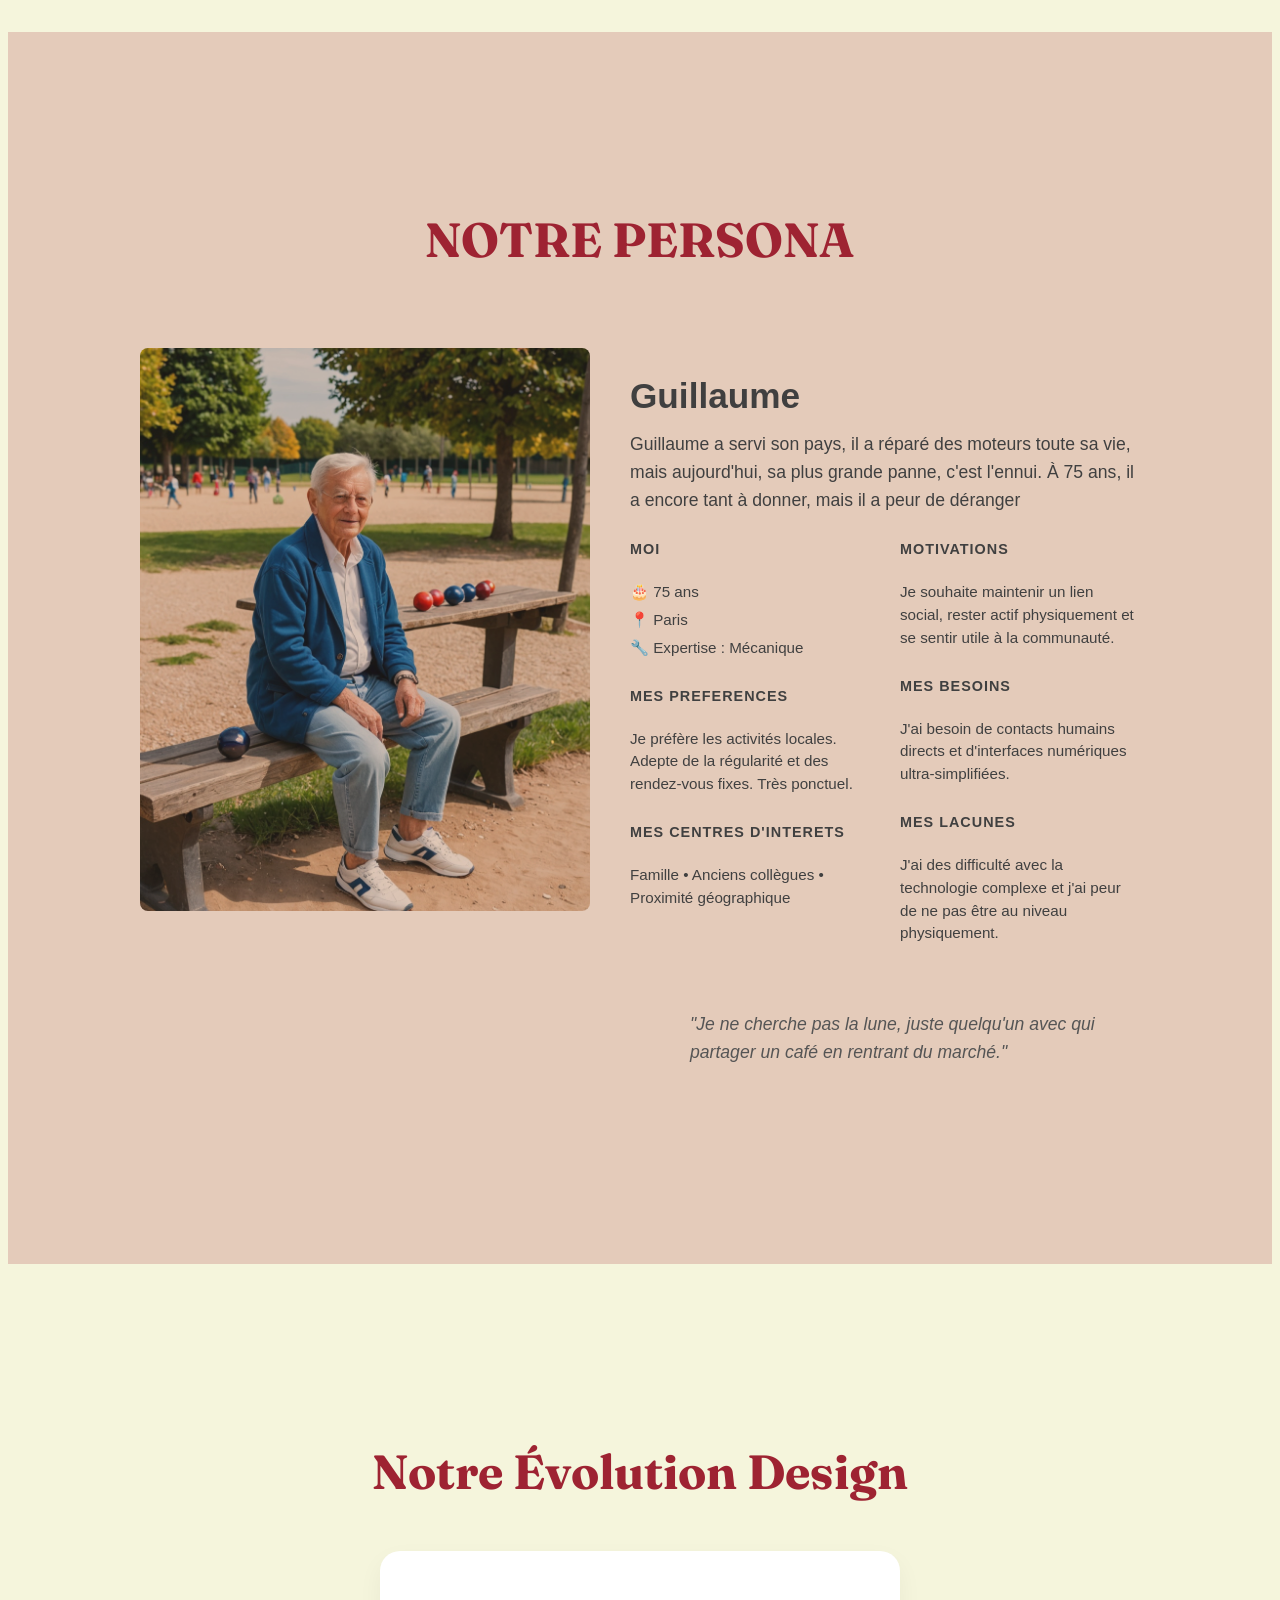
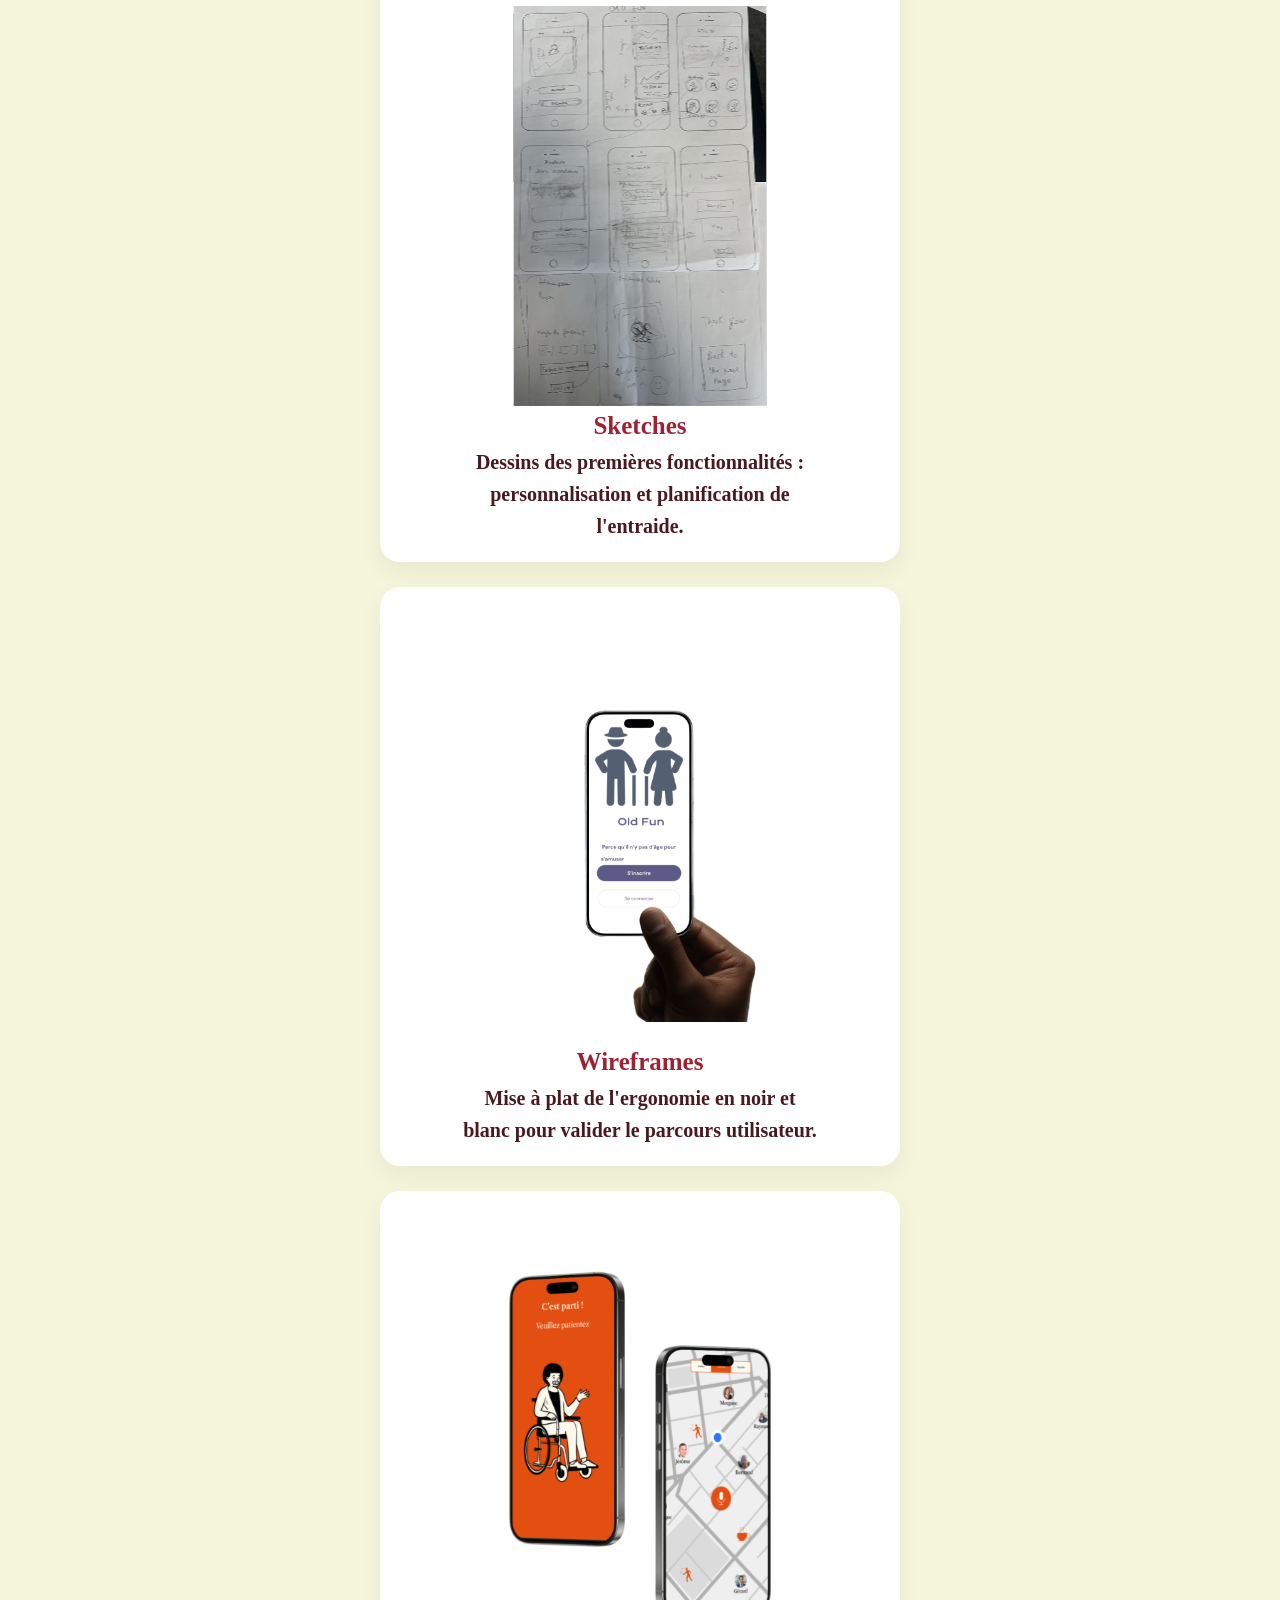
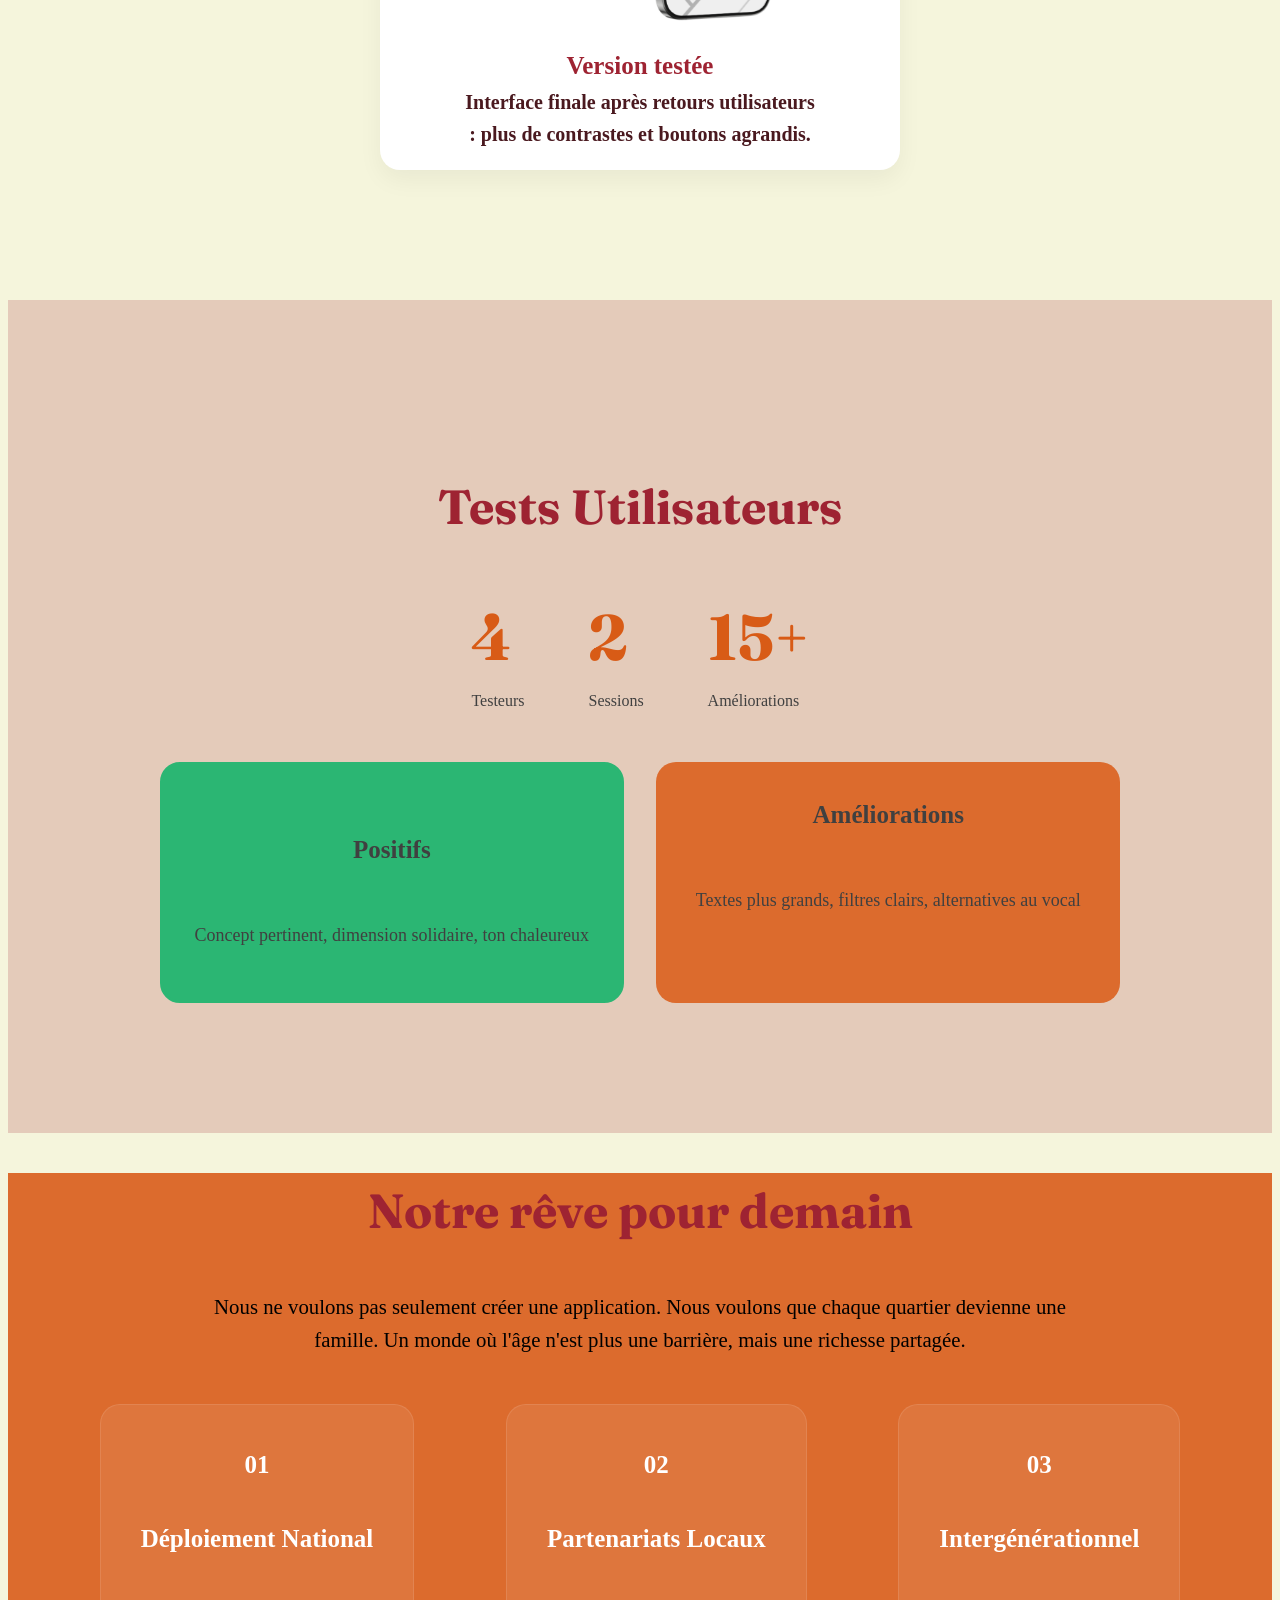
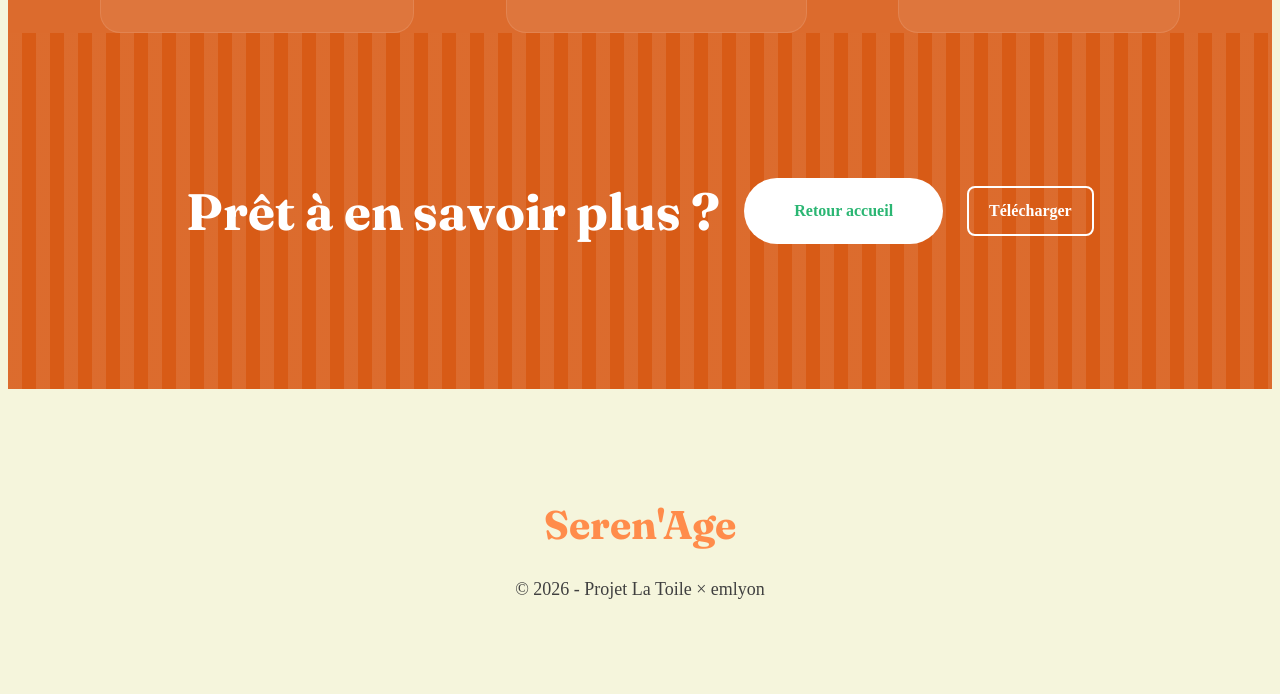
==== commit 21688326: "documentation v4" ====
--- a/doc.html
+++ b/doc.html
@@ -23,88 +23,150 @@
 
   <!-- HEADER -->
   <header>
-    <nav >
-       <a href="index.html" class="brand">Seren'Age</a>
-        <div class="nav-actions">
-          <a href="index.html" class="btn ghost">Accueil</a>
-          <a href="#" class="btn cta">Télécharger</a>
-        </div>
+    <nav>
+      <a href="index.html" class="brand">Seren'Age</a>
+      <div class="nav-actions">
+        <a href="index.html" class="btn ghost">Accueil</a>
+        <a href="#" class="btn cta">Télécharger</a>
+      </div>
     </nav>
   </header>
 
   <!-- MAIN -->
 
-<main>
-<!-- HERO SECTION - ARTICLE PRINCIPAL -->
-
-  <section class="doc-hero">
+  <main>
+    <!-- HERO SECTION - ARTICLE PRINCIPAL -->
+
+    <section class="doc-hero">
       <div class="container">
         <span class="doc-tag">Le carnet de bord d'une aventure humaine</span>
         <h1>Parce que personne ne devrait vieillir en silence</h1>
-        <p>Seren'Age est né d'une conviction simple : un sourire ou un service partagé peut changer une vie. Découvrez comment nous recréons du lien, un voisin à la fois.</p>
+        <p>Seren'Age est né d'une conviction simple : un sourire ou un service partagé peut changer une vie. Découvrez
+          comment nous recréons du lien, un voisin à la fois.</p>
         <a href="#contexte" class="btn cta-large">Explorer</a>
       </div>
-  </section>
-
-      <!-- NAVIGATION BAR 
-    <nav class="doc-nav">
-      
-          <a href="#contexte">Contexte</a>
-          <a href="#problematique">Problématique</a>
-          <a href="#genese">Genèse</a>
-          <a href="#evolution">Evolution</a>
-          <a href="#persona">Persona</a>
-          <a href="#tests">Tests</a>
-          <a href="#ambition">Ambition</a>
-          
-        
-    </nav>-->
-
-<!-- SECTION - problematique -->
-<section id="problematique">
-<h2>Problématique</h2>
-                  <img src="confused.svg" alt="Solitude">
-
-          <p>Aujourd'hui, des milliers de nos aînés passent des journées entières sans entendre une voix familière. Ce n'est pas seulement de la solitude, c'est une partie de notre société qui s'efface. Nous croyons que la solution n'est pas technologique, mais humaine.</p>
-</section>
-
-<!-- SECTION - contexte -->
-  <section id="contexte" >
-    <div class="container">
+    </section>
+
+    <!-- SECTION 1- problematique -->
+    <section id="problematique">
+      <h2>Problématique</h2>
+      <img src="confused.svg" alt="Solitude">
+
+      <p>Aujourd'hui, des milliers de nos aînés passent des journées entières sans entendre une voix familière. Ce n'est
+        pas seulement de la solitude, c'est une partie de notre société qui s'efface. Nous croyons que la solution n'est
+        pas technologique, mais humaine.</p>
+    </section>
+
+    <!-- SECTION 2 - contexte -->
+    <section id="contexte">
+      <div class="container">
         <h2>Quelques chiffres</h2>
         <img src="analys.svg" alt="Statistique">
-       <!-- <p>Derrière chaque chiffre, il y a un visage, une histoire, et souvent, un silence trop long.</p>-->
-      <div class="stats-grid">
-        <div class="stat-item">
-          <span class="stat-number">22%</span>
-          <p>de la population française a plus de 65 ans.</p>
-        </div>
-        <div class="stat-item">
-          <span class="stat-number">2M</span>
-          <p>de seniors souffrent d'isolement social au quotidien.</p>
-        </div>
-        <div class="stat-item">
-          <span class="stat-number">25%</span>
-          <p> des français déclarent avoir aidé régulièrement une personne âgée</p>
-        </div>
-      </div>
-  </section>
-
-
-      
-<!-- SECTION - genese -->
-  <section id="genese">
+        <div class="stats-grid">
+          <div class="stat-item">
+            <span class="stat-number">22%</span>
+            <p>de la population française a plus de 65 ans.</p>
+          </div>
+          <div class="stat-item">
+            <span class="stat-number">2M</span>
+            <p>de seniors souffrent d'isolement social au quotidien.</p>
+          </div>
+          <div class="stat-item">
+            <span class="stat-number">25%</span>
+            <p> des français déclarent avoir aidé régulièrement une personne âgée</p>
+          </div>
+        </div>
+    </section>
+
+
+
+    <!-- SECTION 3- genese -->
+    <section id="genese">
       <h2>Notre cheminement</h2>
-            <img src="happy2.svg" alt="Happy">
+      <img src="happy2.svg" alt="Happy">
 
       <!--<span>Le virage vers l'entraide</span>-->
-      <p>Au début, nous cherchions une idée. Puis, nous avons écouté. Nous avons compris que l'argent n'était pas le moteur, mais l'envie d'être utile. En fusionnant le plaisir et l'entraide, Seren'Age est devenu une évidence: un pont entre ceux qui ont besoin d'un coup de main et ceux qui ont du temps à offrir.</p>
-  </section>
-
-  <!-- SECTION - evolution -->
-  <section id="evolution" class="doc-section alt2">
-         <h2>Notre Évolution Design</h2>
- <div class="container">
+      <p>Au début, nous cherchions une idée. Puis, nous avons écouté. Nous avons compris que l'argent n'était pas le
+        moteur, mais l'envie d'être utile. En fusionnant le plaisir et l'entraide, Seren'Age est devenu une évidence: un
+        pont entre ceux qui ont besoin d'un coup de main et ceux qui ont du temps à offrir.</p>
+    </section>
+
+
+<!-- SECTION 4 - persona -->
+    <section class="doc-section alt" id="persona">
+      <div class="container">
+        <h2>NOTRE PERSONA</h2>
+        <section class="doc-section alt">
+          <div class="persona-container">
+            <img src="images/Guillaume.jpg" alt="Guillaume" class="profile-pic">
+
+            <div class="persona-main">
+              <div class="persona-identity">
+                  <h3 class="name">Guillaume</h3>
+                  <p class="role">Guillaume a servi son pays, il a réparé des moteurs toute sa vie, mais aujourd'hui, sa
+                    plus grande panne, c'est l'ennui. À 75 ans, il a encore tant à donner, mais il a peur de déranger
+                  </p>
+                </div>
+              <div class="persona-sidebar">
+
+                
+              </div>
+              <div class="info-grid">
+                <div class="info-col">
+                  <div class="data-block">
+                    <h4>MOI</h4>
+                    <p>🎂 75 ans</p>
+                    <p>📍 Paris</p>
+                    <p>🔧 Expertise : Mécanique</p>
+                  </div>
+
+                  <div class="data-block">
+                    <h4>MES PREFERENCES</h4>
+                    <p> Je préfère les activités locales. Adepte de la régularité et des rendez-vous fixes. Très
+                      ponctuel.
+                    </p>
+                  </div>
+
+                  <div class="data-block">
+                    <h4>MES CENTRES D'INTERETS</h4>
+                    <p>Famille • Anciens collègues • Proximité géographique</p>
+                  </div>
+                </div>
+
+                <div class="info-col">
+                  <div class="data-block">
+                    <h4>MOTIVATIONS</h4>
+                    <p>Je souhaite maintenir un lien social, rester actif physiquement et se sentir utile à la
+                      communauté.
+                    </p>
+                  </div>
+
+                  <div class="data-block">
+                    <h4>MES BESOINS</h4>
+                    <p>J'ai besoin de contacts humains directs et d'interfaces numériques ultra-simplifiées.</p>
+                  </div>
+
+                  <div class="data-block">
+                    <h4>MES LACUNES</h4>
+                    <p>J'ai des difficulté avec la technologie complexe et j'ai peur de ne pas être au niveau
+                      physiquement.</p>
+                  </div>
+                </div>
+              </div>
+
+              <blockquote class="persona-quote">
+                "Je ne cherche pas la lune, juste quelqu'un avec qui partager un café en rentrant du marché."
+              </blockquote>
+            </div>
+          </div>
+        </section>
+    </section>
+
+
+    <!-- SECTION 5- evolution -->
+    <section id="evolution" class="doc-section alt2">
+      <h2>Notre Évolution Design</h2>
+      <div class="container">
         <article class="step-card">
           <img src="old fun 1.svg" alt="Sketches">
           <h3>Sketches</h3>
@@ -120,132 +182,58 @@
           <h3>Version testée</h3>
           <p>Interface finale après retours utilisateurs : plus de contrastes et boutons agrandis.</p>
         </article>
-    </div>
-  </section>
-
-  <!-- SECTION - persona -->
-  <section class="doc-section alt" id="persona">
-    <div class="container">
-      <h2>NOTRE PERSONA</h2>
-      <section class="doc-section alt">
-        <div class="persona-container">
-          <img src="images/pigeon.bmp" alt="Guillaume" class="profile-pic">
-
-          <div class="persona-main">
-            <div class="persona-sidebar">
-
-              <div class="persona-identity">
-                <h3 class="name">Guillaume</h3>
-                <p class="role">Guillaume a servi son pays, il a réparé des moteurs toute sa vie, mais aujourd'hui, sa
-                  plus grande panne, c'est l'ennui. À 75 ans, il a encore tant à donner, mais il a peur de déranger</p>
-              </div>
-            </div>
-            <div class="info-grid">
-              <div class="info-col">
-                <div class="data-block">
-                  <h4>MOI</h4>
-                  <p>🎂 75 ans</p>
-                  <p>📍 Paris</p>
-                  <p>🔧 Expertise : Mécanique</p>
-                </div>
-
-                <div class="data-block">
-                  <h4>MES PREFERENCES</h4>
-                  <p> Je préfère les activités locales. Adepte de la régularité et des rendez-vous fixes. Très ponctuel.
-                  </p>
-                </div>
-
-                <div class="data-block">
-                  <h4>MES CENTRES D'INTERETS</h4>
-                  <p>Famille • Anciens collègues • Proximité géographique</p>
-                </div>
-              </div>
-
-              <div class="info-col">
-                <div class="data-block">
-                  <h4>MOTIVATIONS</h4>
-                  <p>Je souhaite maintenir un lien social, rester actif physiquement et se sentir utile à la communauté.
-                  </p>
-                </div>
-
-                <div class="data-block">
-                  <h4>MES BESOINS</h4>
-                  <p>J'ai besoin de contacts humains directs et d'interfaces numériques ultra-simplifiées.</p>
-                </div>
-
-                <div class="data-block">
-                  <h4>MES LACUNES</h4>
-                  <p>J'ai des difficulté avec la technologie complexe et j'ai peur de ne pas être au niveau
-                    physiquement.</p>
-                </div>
-
-                <div class="stats-container">
-                  <div class="stat-item">
-                    <span class="stat-value">100%</span>
-                    <span class="stat-label">Volonté d'aider</span>
-                  </div>
-                  <div class="stat-item">
-                    <span class="stat-value">1</span>
-                    <span class="stat-label">Sortie/jour</span>
-                  </div>
-                </div>
-              </div>
-            </div>
-
-            <blockquote class="persona-quote">
-              "Je ne cherche pas la lune, juste quelqu'un avec qui partager un café en rentrant du marché."
-            </blockquote>
-          </div>
-        </div>
-      </section>
-  </section>
-              
-                
-
-  <!-- SECTION - test -->
-  <section class="doc-section" id="tests">
-    <div class="container">
-      <h2>Tests Utilisateurs</h2>
-      <div class="metrics">
-        <div><strong>4</strong><span>Testeurs</span></div>
-        <div><strong>2</strong><span>Sessions</span></div>
-        <div><strong>15+</strong><span>Améliorations</span></div>
-      </div>
-      <div class="insights">
-        <div class="positive">
-          <h4>Positifs</h4>
-          <p>Concept pertinent, dimension solidaire, ton chaleureux</p>
-        </div>
-        <div class="negative">
-          <h4> Améliorations</h4>
-          <p>Textes plus grands, filtres clairs, alternatives au vocal</p>
-        </div>
-      </div>
-    </div>
-  </section>
-
-
-  <!-- SECTION - ambition -->
-  <section id="ambition" class="doc-section dark">
-    <div class="container">
-      <h2>Notre rêve pour demain</h2>
-      <p class="lead">Nous ne voulons pas seulement créer une application. Nous voulons que chaque quartier devienne une
-        famille. Un monde où l'âge n'est plus une barrière, mais une richesse partagée.</p>
-      <div class="goals">
-        <div><strong>01</strong>
-          <h4>Déploiement National</h4>
-        </div>
-        <div><strong>02</strong>
-          <h4>Partenariats Locaux</h4>
-        </div>
-        <div><strong>03</strong>
-          <h4>Intergénérationnel</h4>
-        </div>
-      </div>
-    </div>
-  </section>
-
-</main>
+      </div>
+    </section>
+
+    
+
+
+
+    <!-- SECTION 5 - test -->
+    <section class="doc-section" id="tests">
+      <div class="container">
+        <h2>Tests Utilisateurs</h2>
+        <div class="metrics">
+          <div><strong>4</strong><span>Testeurs</span></div>
+          <div><strong>2</strong><span>Sessions</span></div>
+          <div><strong>15+</strong><span>Améliorations</span></div>
+        </div>
+        <div class="insights">
+          <div class="positive">
+            <h4>Positifs</h4>
+            <p>Concept pertinent, dimension solidaire, ton chaleureux</p>
+          </div>
+          <div class="negative">
+            <h4> Améliorations</h4>
+            <p>Textes plus grands, filtres clairs, alternatives au vocal</p>
+          </div>
+        </div>
+      </div>
+    </section>
+
+
+    <!-- SECTION - ambition -->
+    <section id="ambition" class="doc-section dark">
+      <div class="container">
+        <h2>Notre rêve pour demain</h2>
+        <p class="lead">Nous ne voulons pas seulement créer une application. Nous voulons que chaque quartier devienne
+          une
+          famille. Un monde où l'âge n'est plus une barrière, mais une richesse partagée.</p>
+        <div class="goals">
+          <div><strong>01</strong>
+            <h4>Déploiement National</h4>
+          </div>
+          <div><strong>02</strong>
+            <h4>Partenariats Locaux</h4>
+          </div>
+          <div><strong>03</strong>
+            <h4>Intergénérationnel</h4>
+          </div>
+        </div>
+      </div>
+    </section>
+
+  </main>
 
   <!-- FOOTER -->
   <footer>
--- a/doc.css
+++ b/doc.css
@@ -184,19 +184,18 @@
 
 /* SECTIONS & CONTAINERS
    ============================================================ */
-#contexte,#evolution , #tests
+#contexte , #tests, #persona
  {
   display: flex;
   flex-direction: column;
   background-color:#9e233233;  
-gap: 25px
-;
+  gap: 25px;
   width: 100%;
   align-items: center;
   padding: 130px 0;
 }
 
-#problematique,#genese
+#problematique,#genese,#evolution
 {
   display: flex;
 flex-direction: column;
@@ -222,29 +221,37 @@
   color: var(--secondary);
   margin: 0px;
 }
-#evolution h3 {
-  color: var(--secondary);
-  margin: 0px;
-}
-
-.stats-grid {
+
+/* 1 PROBLEMATIQUE*/
+#problematique .container {
   display: flex;
   width: 100%;
-  gap: 25px;
-  margin-top: 3rem;
-}
+}
+#problematique img {
+  width: 250px;
+  height: 250px;
+  object-fit: cover;
+      padding-top: 35px;
+}
+
+
+/* 2 CONTEXTE*/
+#contexte .container {
+  display: flex;
+  flex-direction: column;
+  width: 100%;
+  align-items: center;
+}
+
 .stat-item p {
   font-size: 20px;
   font-weight: 500;
   color: 4a191f;
   text-align: center;
-
-}
-
+}
 
 .stat-item {
-      display: flex;
-    /* gap: 25px; */
+    display: flex;
     width: 100%;
     background: var(--white);
     padding: 12px;
@@ -256,28 +263,139 @@
     flex-direction: column;
     align-items: center;
 }
-
-
-#contexte .container {
-  display: flex;
-  flex-direction: column;
+.stat-item:hover {
+  transform: translateY(-5px);
+}
+.stats-grid {
+  display: flex;
   width: 100%;
-  align-items: center;
-}
-
-
-#problematique .container {
-  display: flex;
-  width: 100%;
-}
-
+  gap: 25px;
+  margin-top: 3rem;
+}
+.stat-number {
+  font-family: 'Fraunces', serif;
+  width: max-content;
+  font-size: 4rem;
+  font-weight: 900;
+  color: var(--primary);
+  display: block;
+}
+
+/* 3 GENESE*/
+
+#genese img {
+  width: 170px;
+  height: 170px;
+  object-fit: cover;
+      padding-top: 35px;
+}
+#contexte img {
+  width: 170px;
+  height: 170px;
+  object-fit: cover;
+      padding-top: 35px;
+}
+
+#genese span {
+  font-size: 25px;
+  font-weight: 1000;
+}
+
+
+/* 4 PERSONA*/
+
+.persona h3 {
+  font-size: 2rem;
+  margin-bottom: 0.5rem;
+}
+.persona blockquote {
+  font-family: 'Fraunces', serif;
+  font-style: italic;
+  font-size: 1.25rem;
+  padding: 1.5rem;
+  background: #FFEAD9;
+  border-radius: 16px;
+  border-left: 6px solid #D85B16;
+  margin-top: 1.5rem;
+  text-align: left;
+}
+.persona-container {
+  display: flex;
+  gap: 40px;
+  align-items: flex-start;
+  background: var(--bg-light);
+  padding: 30px;
+  border-radius: 12px;
+  max-width: 1000px;
+  margin: 20px auto;
+  font-family: 'Segoe UI', Tahoma, Geneva, Verdana, sans-serif;
+  color: var(--text-dark);
+}
+.persona-sidebar {
+  flex: 1;
+  max-width: 350px;
+}
+.profile-pic {
+  width: 45%;
+  height: auto;
+  border-radius: 8px;
+  object-fit: cover;
+  display: block;
+  /*filter: grayscale(100%) contrast(1.2);*/
+  mix-blend-mode: multiply;
+  opacity: 0.9;
+}
+.persona-identity {
+  margin-top: 20px;
+}
+.persona-identity .name {
+  margin: 0;
+  font-size: 2.2rem;
+  font-weight: bold;
+}
+.persona-identity .role {
+  color: var(--text-light);
+  font-size: 1.1rem;
+  margin: 5px 0;
+}
+.persona-main {
+  flex: 2;
+}
+.info-grid {
+  display: flex;
+  gap: 30px;
+}
+.info-col {
+  flex: 1;
+}
+.data-block {
+  margin-bottom: 25px;
+}
+
+
+.data-block h4 {
+  border-bottom: 2px solid var(--border-soft);
+  padding-bottom: 8px;
+  margin-bottom: 12px;
+  font-size: 0.9rem;
+  letter-spacing: 1px;
+  color: var(--text-dark);
+}
+
+.data-block p {
+  font-size: 0.95rem;
+  line-height: 1.5;
+  margin: 5px 0;
+}
+
+
+/* 5 EVOLUTION*/
 #evolution .container {
  display: flex;
     flex-direction: column;
     width: 100%;
     align-items: center;
     gap: 25px;
-
 }
 #evolution article {
     display: flex;
@@ -289,57 +407,40 @@
     text-align: center;
     flex-direction: column;
     align-items: center;
-
-}
-#evolution article img {  
-
- width: 250px;
-  height: 250px;
-  object-fit: cover;
-      padding-top: 35px;
-  
-}
-
-
-#problematique img {
-  width: 250px;
-  height: 250px;
-  object-fit: cover;
-      padding-top: 35px;
-}
-
-#genese img {
-  width: 170px;
-  height: 170px;
-  object-fit: cover;
-      padding-top: 35px;
-}
-#contexte img {
-  width: 170px;
-  height: 170px;
-  object-fit: cover;
-      padding-top: 35px;
-}
-
-
-#statistique .container {
-  display: flex;
-  width: 100%;
-}
-
-#genese span {
-  font-size: 25px;
-  font-weight: 1000;
-}
-
-
-
-
-
-
-
-
-
+}
+#evolution h3 {
+  color: var(--secondary);
+  margin: 0px;
+}
+#evolution article img {
+    width: 100%;
+    height: 400px;
+    padding-top: 35px;
+    transition: 0.3s; 
+}
+
+#evolution article:hover img {
+    opacity: 0.7; 
+}
+
+.step-card {
+  background: var(--primary);
+  padding: 20px;
+  border-radius: 20px;
+  box-shadow: 0 10px 25px rgba(0, 0, 0, 0.05);
+  text-align: center;
+}
+
+
+/* 5 AMBITION*/
+
+.lead {
+  font-size: 1.3rem;
+  text-align: center;
+  max-width: 900px;
+  margin: 0 auto 3rem;
+  color: black;
+}
 
 .doc-section.dark {
   background: #dc6b2d;
@@ -347,190 +448,15 @@
 }
 
 
-
-.problem-statement {
-  display: flex;
-  gap: 2rem;
-  padding: 2rem;
-  background: #9e2332;
-  border-radius: 20px;
-  border: 3px solid #FF8C4B;
-  margin-top: 2rem;
-  align-items: center;
-  color: white;
-}
-
-.statement-icon {
-  font-size: 3rem;
-}
-
-
-
-
-
-.stat-item:hover {
-  transform: translateY(-5px);
-}
-
-.stat-number {
-  font-family: 'Fraunces', serif;
-  width: max-content;
-  font-size: 4rem;
-  font-weight: 900;
-  color: var(--primary);
-  display: block;
-}
-
-
-
-
-
-
-.lead {
-  font-size: 1.3rem;
-  text-align: center;
-  max-width: 900px;
-  margin: 0 auto 3rem;
-  color: black;
-}
-
-
-
-
-/* PERSONA & SOLUTIONS
-   ============================================================ */
-.persona {
-  display: grid;
-  grid-template-columns: 200px 1fr;
-  gap: 2rem;
-  max-width: 900px;
-  margin: 0 auto;
-  padding: 2.5rem;
-  background: #fff;
-  border-radius: 28px;
-  box-shadow: 0 16px 48px rgba(0, 0, 0, 0.12);
-  border: 3px solid #2BB677;
-}
-
-
-.persona h3 {
-  font-size: 2rem;
-  margin-bottom: 0.5rem;
-}
-
-.persona blockquote {
-  font-family: 'Fraunces', serif;
-  font-style: italic;
-  font-size: 1.25rem;
-  padding: 1.5rem;
-  background: #FFEAD9;
-  border-radius: 16px;
-  border-left: 6px solid #D85B16;
-  margin-top: 1.5rem;
-  text-align: left;
-}
-
-
-.persona-container {
-  display: flex;
-  gap: 40px;
-  align-items: flex-start;
-  background: var(--bg-light);
-  padding: 30px;
-  border-radius: 12px;
-  max-width: 1000px;
-  margin: 20px auto;
-  font-family: 'Segoe UI', Tahoma, Geneva, Verdana, sans-serif;
-  color: var(--text-dark);
-}
-
-/* Sidebar Image */
-.persona-sidebar {
-  flex: 1;
-  max-width: 350px;
-}
-
-.profile-pic {
-  width: 45%;
-  height: auto;
-  border-radius: 8px;
-  object-fit: cover;
-  display: block;
-  filter: grayscale(100%) contrast(1.2);
-  mix-blend-mode: multiply;
-  opacity: 0.9;
-}
-
-.persona-identity {
-  margin-top: 20px;
-}
-
-.persona-identity .name {
-  margin: 0;
-  font-size: 2.2rem;
-  font-weight: bold;
-}
-
-.persona-identity .role {
-  color: var(--text-light);
-  font-size: 1.1rem;
-  margin: 5px 0;
-}
-
-/* Contenu Principal */
-.persona-main {
-  flex: 2;
-}
-
-.info-grid {
-  display: flex;
-  gap: 30px;
-}
-
-.info-col {
-  flex: 1;
-}
-
-.data-block {
-  margin-bottom: 25px;
-}
-
-/* Lignes sous les titres */
-.data-block h4 {
-  border-bottom: 2px solid var(--border-soft);
-  padding-bottom: 8px;
-  margin-bottom: 12px;
-  font-size: 0.9rem;
-  letter-spacing: 1px;
-  color: var(--text-dark);
-}
-
-.data-block p {
-  font-size: 0.95rem;
-  line-height: 1.5;
-  margin: 5px 0;
-}
-
-/* Stats boxes */
-.stats-container {
-  display: flex;
-  gap: 15px;
-  margin-top: 30px;
-}
-
-
-
-.stat-value {
-  display: block;
-  font-size: 1.6rem;
-  font-weight: bold;
-}
-
-.stat-label {
-  font-size: 0.75rem;
-  color: var(--text-light);
-  text-transform: uppercase;
-}
+/* FOOTER*/
+
+
+
+
+
+
+
+
 
 /* Quote */
 .persona-quote {
@@ -580,14 +506,6 @@
 
 /* Évolution */
 
-
-.step-card {
-  background: #fff;
-  padding: 20px;
-  border-radius: 20px;
-  box-shadow: 0 10px 25px rgba(0, 0, 0, 0.05);
-  text-align: center;
-}
 
 .img-placeholder {
   height: 220px;
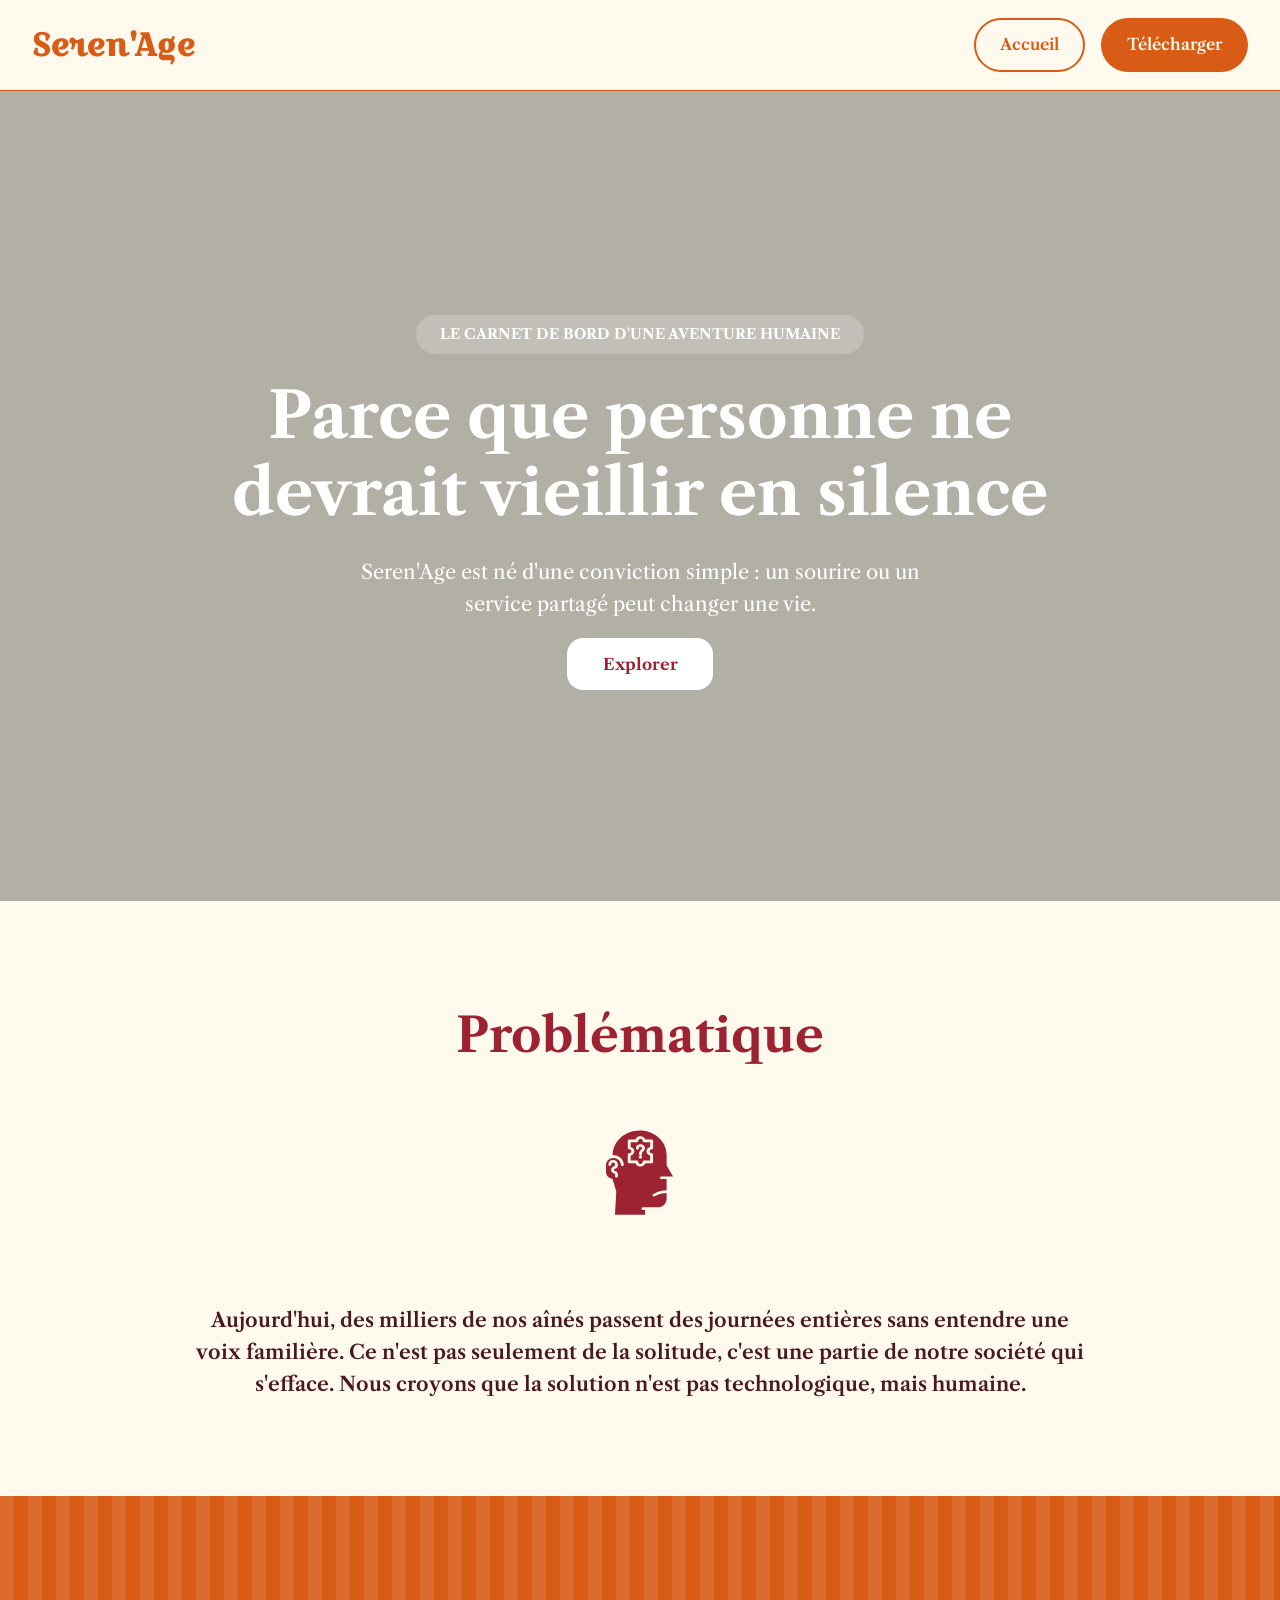
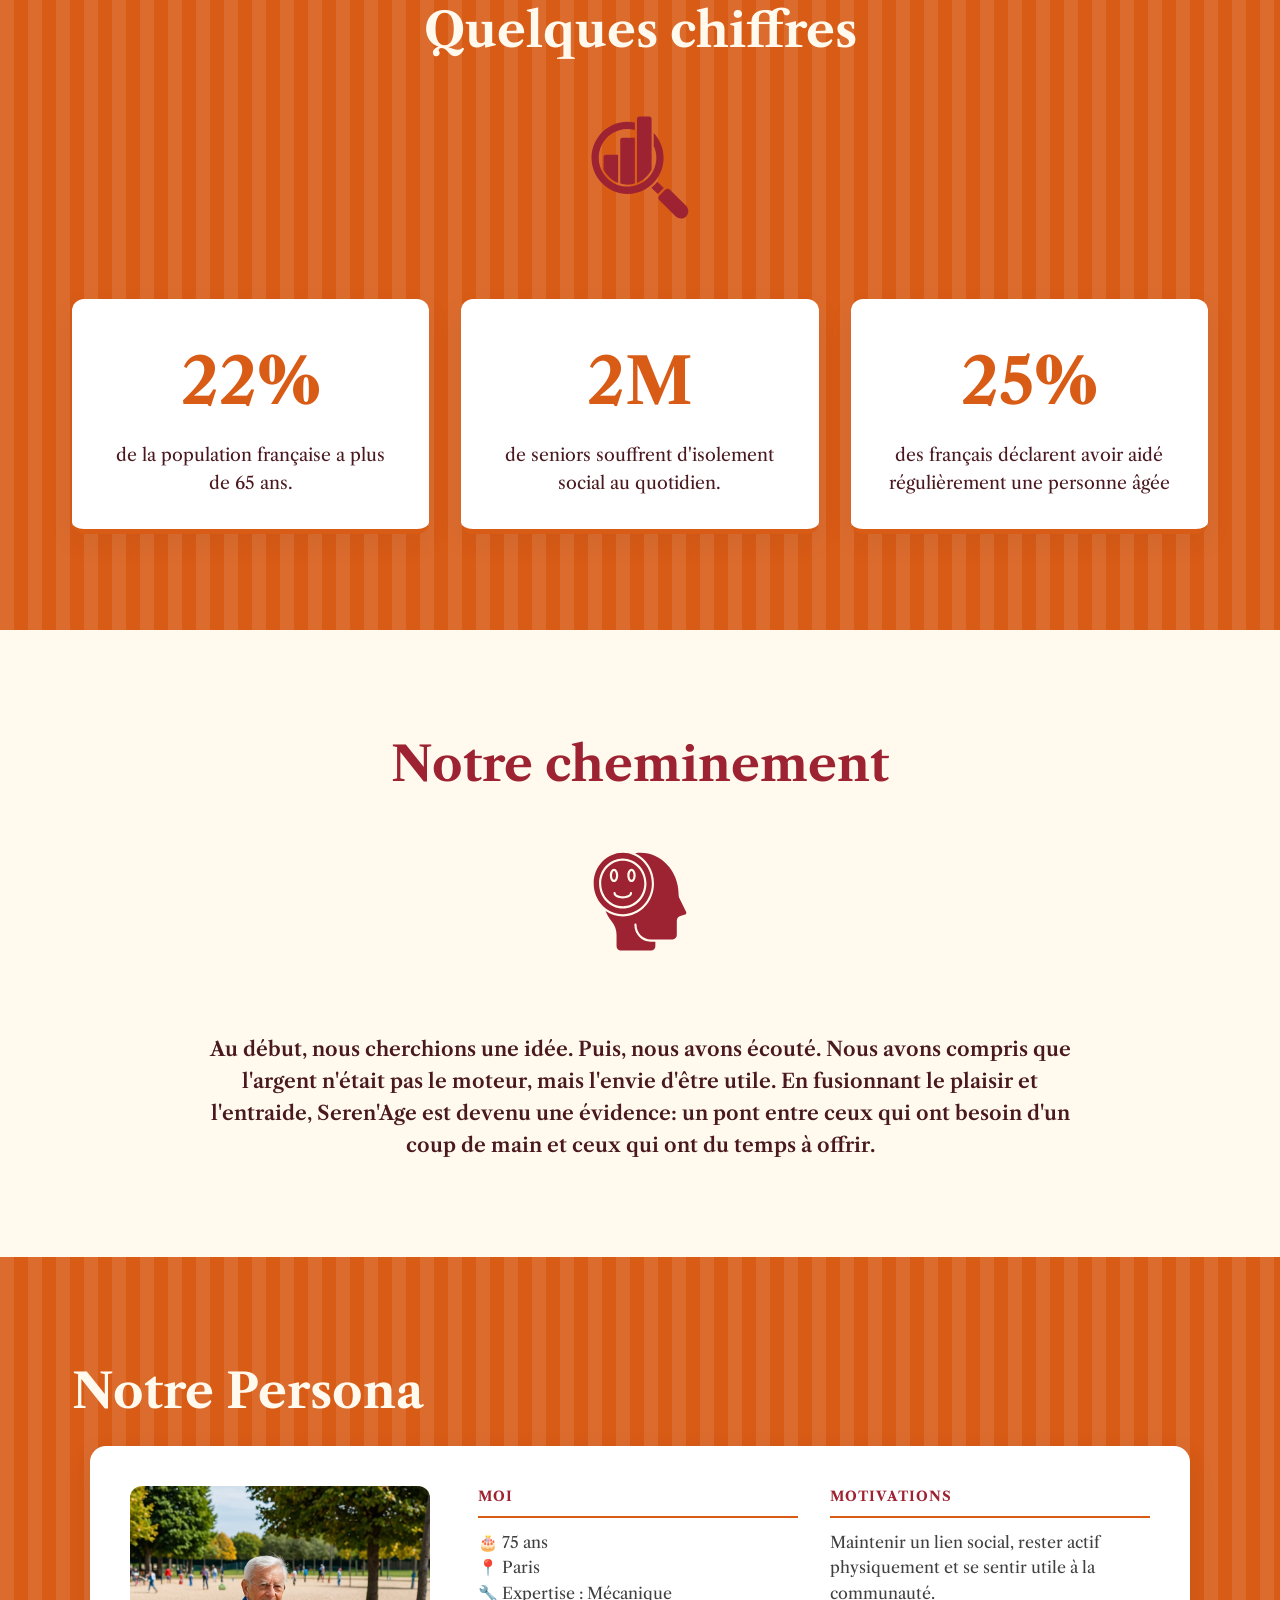
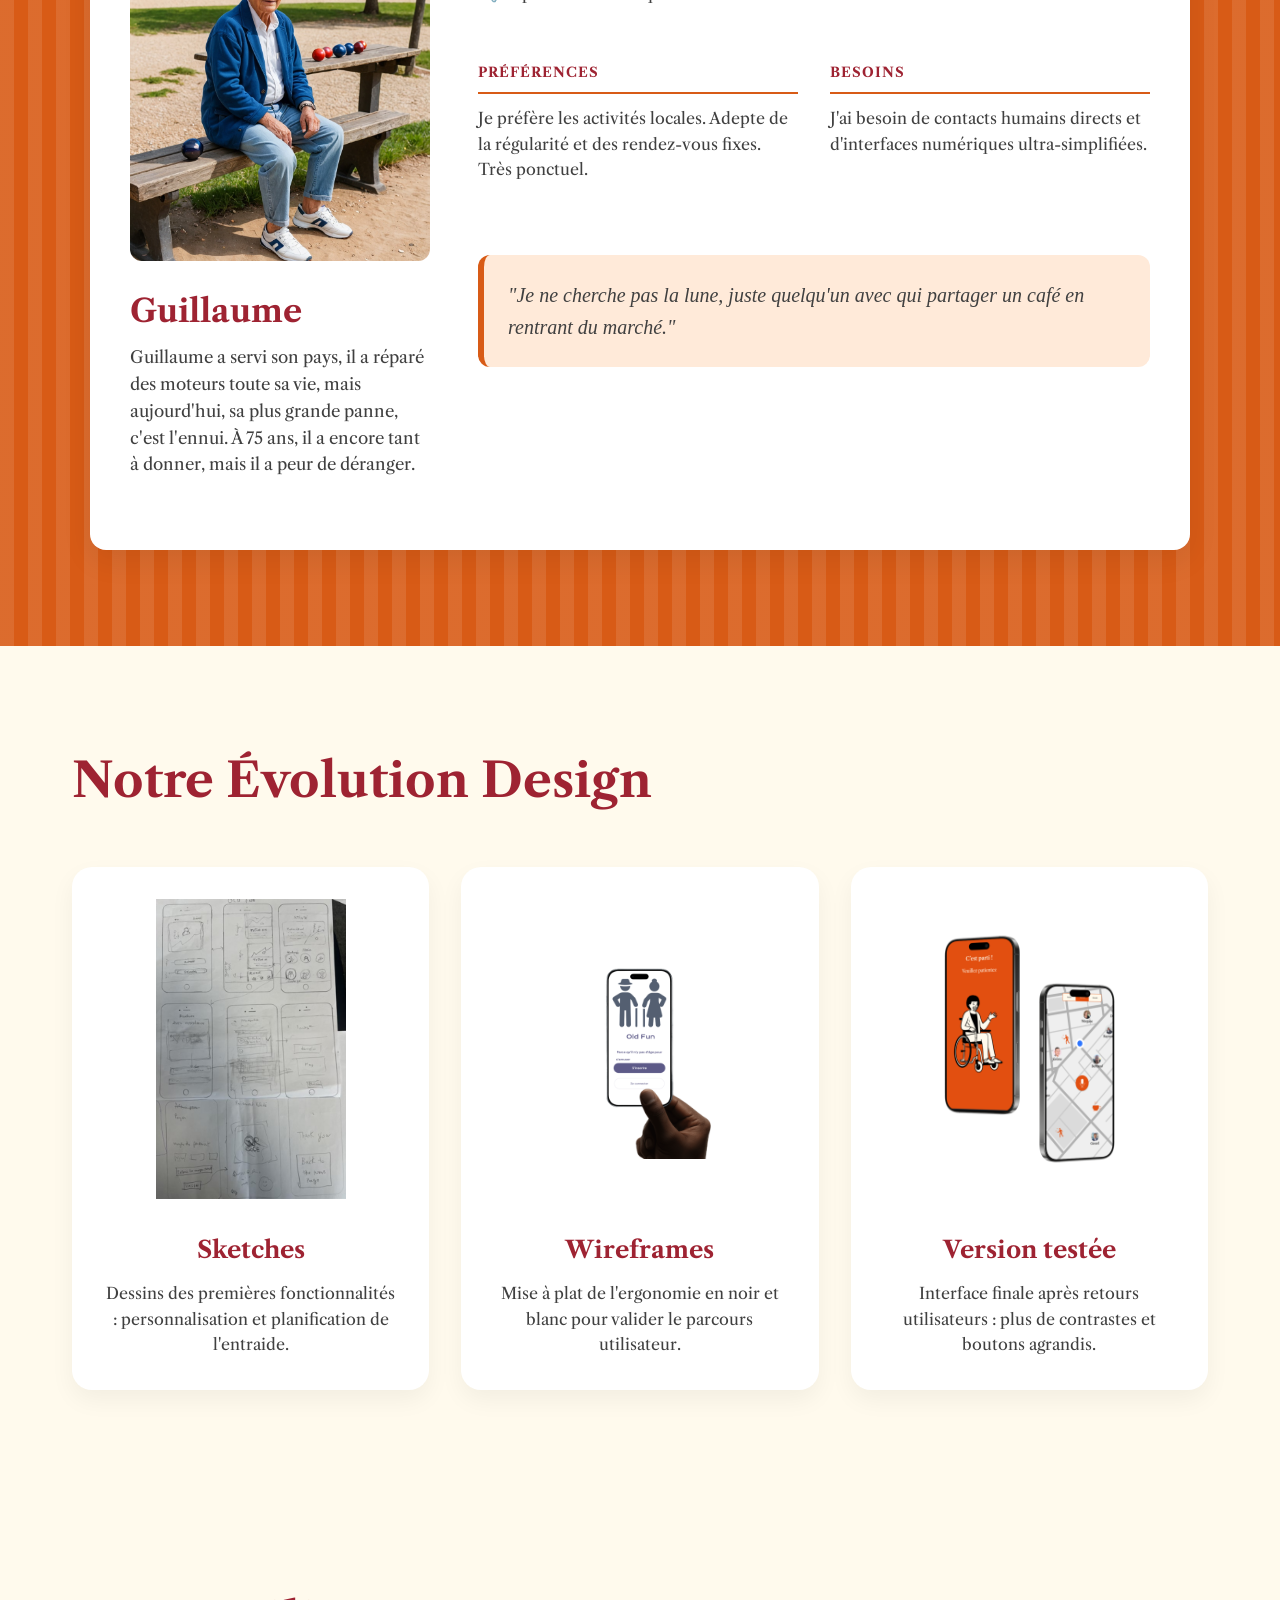
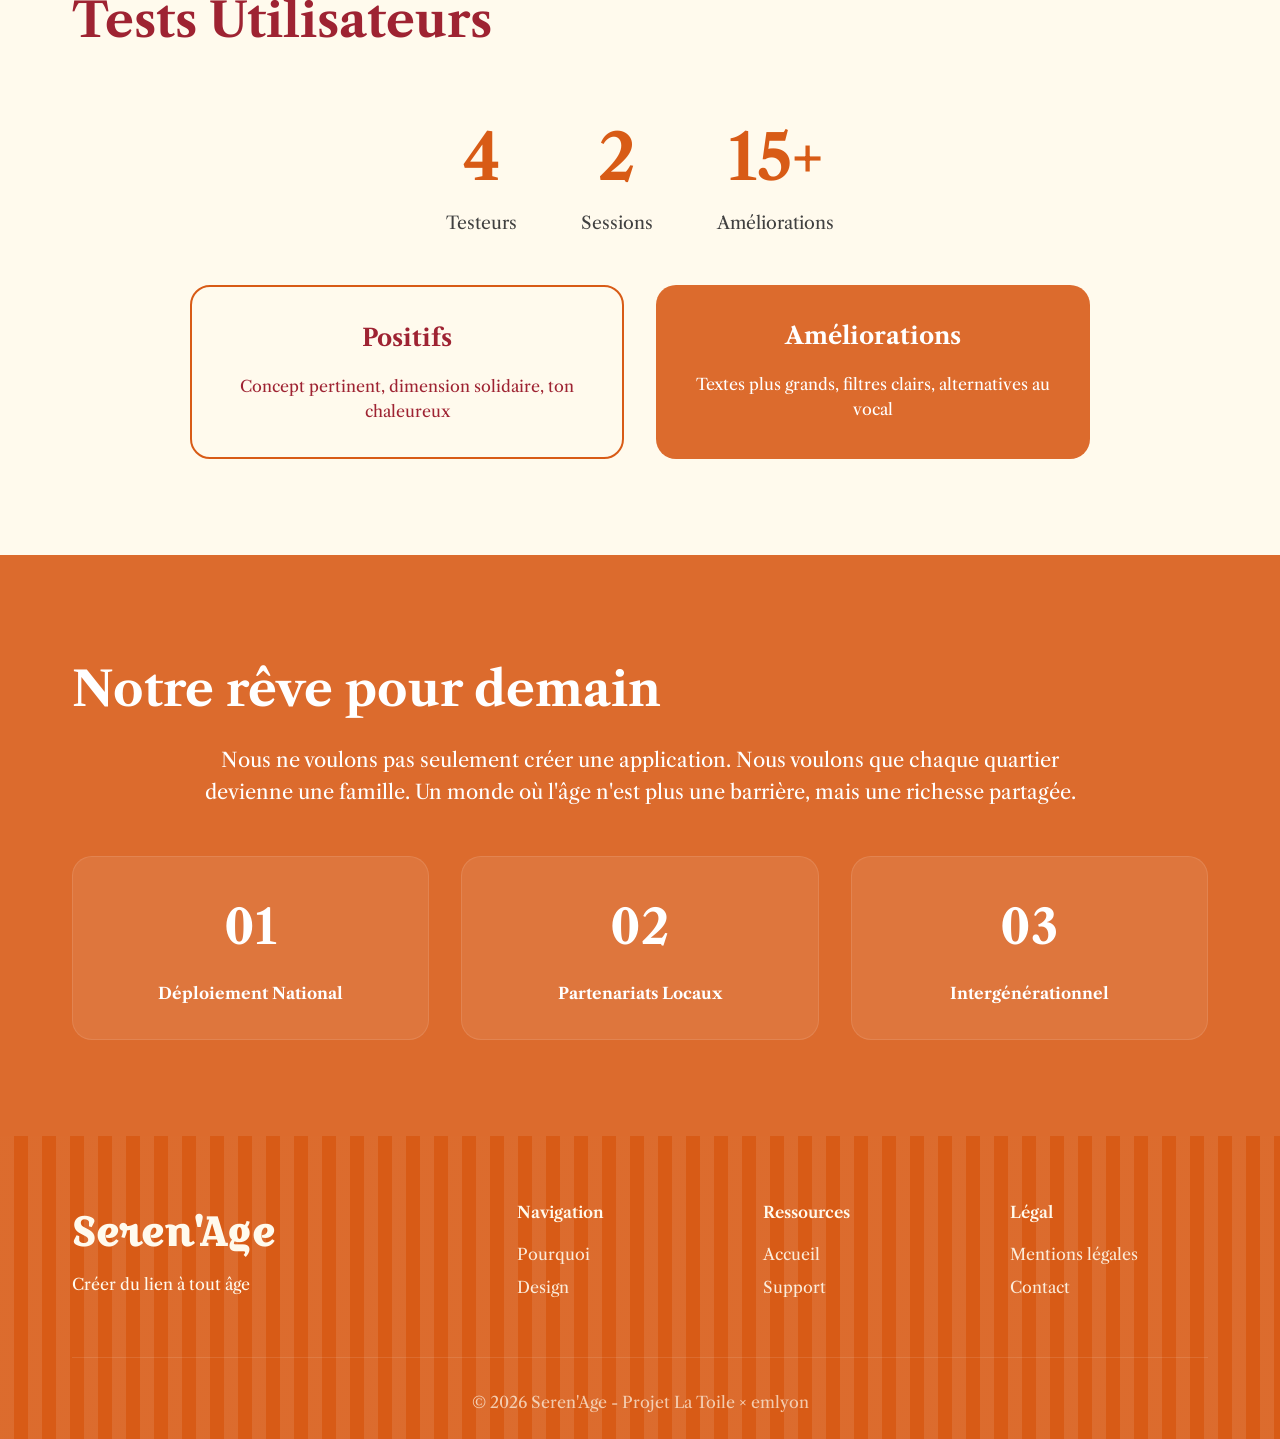
==== commit 2752c178: "documentation" ====
--- a/doc.html
+++ b/doc.html
@@ -1,278 +1,241 @@
 <!DOCTYPE html>
 <html lang="fr">
-
 <head>
   <meta charset="utf-8">
   <meta name="viewport" content="width=device-width">
   <title>Documentation - Seren'Age</title>
-  <link href="style.css" rel="stylesheet">
-  <link href="doc.css" rel="stylesheet">
-  <link
-    href="https://fonts.googleapis.com/css2?family=Fraunces:ital,wght@0,400;0,700;0,900&family=Inter:wght@400;600;700&display=swap"
-    rel="stylesheet">
-
-
-
   <link rel="preconnect" href="https://fonts.googleapis.com">
   <link rel="preconnect" href="https://fonts.gstatic.com" crossorigin>
-  <link href="https://fonts.googleapis.com/css2?family=Croissant+One&display=swap" rel="stylesheet">
-
+  <link href="https://fonts.googleapis.com/css2?family=Croissant+One&family=Libre+Caslon+Text:wght@400;600;700&display=swap" rel="stylesheet">
+  <link rel="stylesheet" href="style.css">
+  <link rel="stylesheet" href="doc.css">
 </head>
 
 <body>
-
-  <!-- HEADER -->
-  <header>
-    <nav>
-      <a href="index.html" class="brand">Seren'Age</a>
-      <div class="nav-actions">
-        <a href="index.html" class="btn ghost">Accueil</a>
-        <a href="#" class="btn cta">Télécharger</a>
-      </div>
-    </nav>
-  </header>
-
-  <!-- MAIN -->
-
-  <main>
-    <!-- HERO SECTION - ARTICLE PRINCIPAL -->
-
-    <section class="doc-hero">
-      <div class="container">
-        <span class="doc-tag">Le carnet de bord d'une aventure humaine</span>
-        <h1>Parce que personne ne devrait vieillir en silence</h1>
-        <p>Seren'Age est né d'une conviction simple : un sourire ou un service partagé peut changer une vie. Découvrez
-          comment nous recréons du lien, un voisin à la fois.</p>
-        <a href="#contexte" class="btn cta-large">Explorer</a>
-      </div>
-    </section>
-
-    <!-- SECTION 1- problematique -->
-    <section id="problematique">
-      <h2>Problématique</h2>
-      <img src="confused.svg" alt="Solitude">
-
-      <p>Aujourd'hui, des milliers de nos aînés passent des journées entières sans entendre une voix familière. Ce n'est
-        pas seulement de la solitude, c'est une partie de notre société qui s'efface. Nous croyons que la solution n'est
-        pas technologique, mais humaine.</p>
-    </section>
-
-    <!-- SECTION 2 - contexte -->
-    <section id="contexte">
-      <div class="container">
-        <h2>Quelques chiffres</h2>
-        <img src="analys.svg" alt="Statistique">
-        <div class="stats-grid">
-          <div class="stat-item">
-            <span class="stat-number">22%</span>
-            <p>de la population française a plus de 65 ans.</p>
+  <!-- Navigation -->
+  <!-- Navigation -->
+  <nav class="navbar">
+    <div class="navbar__container">
+      <div class="navbar__brand">Seren'Age</div>
+      <div class="navbar__actions">
+        <a href="index.html" class="button button--ghost">Accueil</a>
+        <a href="https://www.figma.com/proto/ZC8V0UJ3IImxckxFTQvRrM/P3----Groupe-2?page-id=1%3A3&node-id=6844-6664&viewport=3400%2C-391%2C0.25&t=Y1hciF56Hff0l3N8-1&scaling=scale-down&content-scaling=fixed&starting-point-node-id=6844%3A6664&show-proto-sidebar=1" class="button button--primary">Télécharger</a>
+      </div>
+    </div>
+  </nav>
+
+  <!-- Hero -->
+  <section class="hero">
+    <div class="hero__content">
+      <span class="hero__tag">Le carnet de bord d'une aventure humaine</span>
+      <h1>Parce que personne ne devrait vieillir en silence</h1>
+      <p>Seren'Age est né d'une conviction simple : un sourire ou un service partagé peut changer une vie.</p>
+      <a href="#problematique" class="button--white">Explorer</a>
+    </div>
+  </section>
+
+  <!-- Problématique -->
+  <section class="section" id="problematique">
+    <div class="container">
+      <div class="section__header">
+        <h2 class="section__title">Problématique</h2>
+        <img src="confused.svg" alt="Solitude" class="section__icon">
+      </div>
+      <p class="section__text">
+        Aujourd'hui, des milliers de nos aînés passent des journées entières sans entendre une voix familière. 
+        Ce n'est pas seulement de la solitude, c'est une partie de notre société qui s'efface. 
+        Nous croyons que la solution n'est pas technologique, mais humaine.
+      </p>
+    </div>
+  </section>
+
+  <!-- Contexte -->
+  <section class="section section--alt" id="contexte">
+    <div class="container">
+      <div class="section__header">
+        <h2 class="section__title">Quelques chiffres</h2>
+        <img src="analys.svg" alt="Statistique" class="section__icon">
+      </div>
+      <div class="stats">
+        <div class="stat-card">
+          <span class="stat-card__number">22%</span>
+          <p class="stat-card__text">de la population française a plus de 65 ans.</p>
+        </div>
+        <div class="stat-card">
+          <span class="stat-card__number">2M</span>
+          <p class="stat-card__text">de seniors souffrent d'isolement social au quotidien.</p>
+        </div>
+        <div class="stat-card">
+          <span class="stat-card__number">25%</span>
+          <p class="stat-card__text">des français déclarent avoir aidé régulièrement une personne âgée</p>
+        </div>
+      </div>
+    </div>
+  </section>
+
+  <!-- Genèse -->
+  <section class="section" id="genese">
+    <div class="container">
+      <div class="section__header">
+        <h2 class="section__title">Notre cheminement</h2>
+        <img src="happy2.svg" alt="Happy" class="section__icon">
+      </div>
+      <p class="section__text">
+        Au début, nous cherchions une idée. Puis, nous avons écouté. Nous avons compris que l'argent n'était pas le moteur, 
+        mais l'envie d'être utile. En fusionnant le plaisir et l'entraide, Seren'Age est devenu une évidence: 
+        un pont entre ceux qui ont besoin d'un coup de main et ceux qui ont du temps à offrir.
+      </p>
+    </div>
+  </section>
+
+  <!-- Persona -->
+  <section class="section section--alt" id="persona">
+    <div class="container">
+      <h2 class="section__title">Notre Persona</h2>
+      <div class="persona">
+        <div>
+          <img src="images/Guillaume.jpg" alt="Guillaume" class="persona__image">
+          <h3 class="persona__name">Guillaume</h3>
+          <p class="persona__intro">
+            Guillaume a servi son pays, il a réparé des moteurs toute sa vie, mais aujourd'hui, 
+            sa plus grande panne, c'est l'ennui. À 75 ans, il a encore tant à donner, mais il a peur de déranger.
+          </p>
+        </div>
+        <div>
+          <div class="persona__grid">
+            <div class="persona__block">
+              <h4>Moi</h4>
+              <p>🎂 75 ans<br>📍 Paris<br>🔧 Expertise : Mécanique</p>
+            </div>
+            <div class="persona__block">
+              <h4>Motivations</h4>
+              <p>Maintenir un lien social, rester actif physiquement et se sentir utile à la communauté.</p>
+            </div>
+            <div class="persona__block">
+              <h4>Préférences</h4>
+              <p>Je préfère les activités locales. Adepte de la régularité et des rendez-vous fixes. Très ponctuel.</p>
+            </div>
+            <div class="persona__block">
+              <h4>Besoins</h4>
+              <p>J'ai besoin de contacts humains directs et d'interfaces numériques ultra-simplifiées.</p>
+            </div>
+            <blockquote class="persona__quote">
+              "Je ne cherche pas la lune, juste quelqu'un avec qui partager un café en rentrant du marché."
+            </blockquote>
           </div>
-          <div class="stat-item">
-            <span class="stat-number">2M</span>
-            <p>de seniors souffrent d'isolement social au quotidien.</p>
-          </div>
-          <div class="stat-item">
-            <span class="stat-number">25%</span>
-            <p> des français déclarent avoir aidé régulièrement une personne âgée</p>
-          </div>
-        </div>
-    </section>
-
-
-
-    <!-- SECTION 3- genese -->
-    <section id="genese">
-      <h2>Notre cheminement</h2>
-      <img src="happy2.svg" alt="Happy">
-
-      <!--<span>Le virage vers l'entraide</span>-->
-      <p>Au début, nous cherchions une idée. Puis, nous avons écouté. Nous avons compris que l'argent n'était pas le
-        moteur, mais l'envie d'être utile. En fusionnant le plaisir et l'entraide, Seren'Age est devenu une évidence: un
-        pont entre ceux qui ont besoin d'un coup de main et ceux qui ont du temps à offrir.</p>
-    </section>
-
-
-<!-- SECTION 4 - persona -->
-    <section class="doc-section alt" id="persona">
-      <div class="container">
-        <h2>NOTRE PERSONA</h2>
-        <section class="doc-section alt">
-          <div class="persona-container">
-            <img src="images/Guillaume.jpg" alt="Guillaume" class="profile-pic">
-
-            <div class="persona-main">
-              <div class="persona-identity">
-                  <h3 class="name">Guillaume</h3>
-                  <p class="role">Guillaume a servi son pays, il a réparé des moteurs toute sa vie, mais aujourd'hui, sa
-                    plus grande panne, c'est l'ennui. À 75 ans, il a encore tant à donner, mais il a peur de déranger
-                  </p>
-                </div>
-              <div class="persona-sidebar">
-
-                
-              </div>
-              <div class="info-grid">
-                <div class="info-col">
-                  <div class="data-block">
-                    <h4>MOI</h4>
-                    <p>🎂 75 ans</p>
-                    <p>📍 Paris</p>
-                    <p>🔧 Expertise : Mécanique</p>
-                  </div>
-
-                  <div class="data-block">
-                    <h4>MES PREFERENCES</h4>
-                    <p> Je préfère les activités locales. Adepte de la régularité et des rendez-vous fixes. Très
-                      ponctuel.
-                    </p>
-                  </div>
-
-                  <div class="data-block">
-                    <h4>MES CENTRES D'INTERETS</h4>
-                    <p>Famille • Anciens collègues • Proximité géographique</p>
-                  </div>
-                </div>
-
-                <div class="info-col">
-                  <div class="data-block">
-                    <h4>MOTIVATIONS</h4>
-                    <p>Je souhaite maintenir un lien social, rester actif physiquement et se sentir utile à la
-                      communauté.
-                    </p>
-                  </div>
-
-                  <div class="data-block">
-                    <h4>MES BESOINS</h4>
-                    <p>J'ai besoin de contacts humains directs et d'interfaces numériques ultra-simplifiées.</p>
-                  </div>
-
-                  <div class="data-block">
-                    <h4>MES LACUNES</h4>
-                    <p>J'ai des difficulté avec la technologie complexe et j'ai peur de ne pas être au niveau
-                      physiquement.</p>
-                  </div>
-                </div>
-              </div>
-
-              <blockquote class="persona-quote">
-                "Je ne cherche pas la lune, juste quelqu'un avec qui partager un café en rentrant du marché."
-              </blockquote>
-            </div>
-          </div>
-        </section>
-    </section>
-
-
-    <!-- SECTION 5- evolution -->
-    <section id="evolution" class="doc-section alt2">
-      <h2>Notre Évolution Design</h2>
-      <div class="container">
-        <article class="step-card">
-          <img src="old fun 1.svg" alt="Sketches">
+        </div>
+      </div>
+    </div>
+  </section>
+
+  <!-- Evolution -->
+  <section class="section" id="evolution">
+    <div class="container">
+      <h2 class="section__title">Notre Évolution Design</h2>
+      <div class="evolution">
+        <div class="evolution-card">
+          <img src="old fun 1.svg" alt="Sketches" class="evolution-card__image">
           <h3>Sketches</h3>
           <p>Dessins des premières fonctionnalités : personnalisation et planification de l'entraide.</p>
-        </article>
-        <article class="step-card">
-          <img src="Free iPhone Air.svg" alt="Wireframes">
+        </div>
+        <div class="evolution-card">
+          <img src="Free iPhone Air.svg" alt="Wireframes" class="evolution-card__image">
           <h3>Wireframes</h3>
           <p>Mise à plat de l'ergonomie en noir et blanc pour valider le parcours utilisateur.</p>
-        </article>
-        <article class="step-card">
-          <img src="iphon16pro.svg" alt="Version testée">
+        </div>
+        <div class="evolution-card">
+          <img src="iphon16pro.svg" alt="Version testée" class="evolution-card__image">
           <h3>Version testée</h3>
           <p>Interface finale après retours utilisateurs : plus de contrastes et boutons agrandis.</p>
-        </article>
-      </div>
-    </section>
-
-    
-
-
-
-    <!-- SECTION 5 - test -->
-    <section class="doc-section" id="tests">
-      <div class="container">
-        <h2>Tests Utilisateurs</h2>
-        <div class="metrics">
-          <div><strong>4</strong><span>Testeurs</span></div>
-          <div><strong>2</strong><span>Sessions</span></div>
-          <div><strong>15+</strong><span>Améliorations</span></div>
-        </div>
-        <div class="insights">
-          <div class="positive">
-            <h4>Positifs</h4>
-            <p>Concept pertinent, dimension solidaire, ton chaleureux</p>
-          </div>
-          <div class="negative">
-            <h4> Améliorations</h4>
-            <p>Textes plus grands, filtres clairs, alternatives au vocal</p>
-          </div>
-        </div>
-      </div>
-    </section>
-
-
-    <!-- SECTION - ambition -->
-    <section id="ambition" class="doc-section dark">
-      <div class="container">
-        <h2>Notre rêve pour demain</h2>
-        <p class="lead">Nous ne voulons pas seulement créer une application. Nous voulons que chaque quartier devienne
-          une
-          famille. Un monde où l'âge n'est plus une barrière, mais une richesse partagée.</p>
-        <div class="goals">
-          <div><strong>01</strong>
-            <h4>Déploiement National</h4>
-          </div>
-          <div><strong>02</strong>
-            <h4>Partenariats Locaux</h4>
-          </div>
-          <div><strong>03</strong>
-            <h4>Intergénérationnel</h4>
-          </div>
-        </div>
-      </div>
-    </section>
-
-  </main>
-
-  <!-- FOOTER -->
-  <footer>
-    <section class="doc-footer-cta">
-
-      <div class="container">
-        <h2>Prêt à en savoir plus ?</h2>
-        <a href="index.html" class="btn cta-large">Retour accueil</a><a href="#" class="btn ghost-large">Télécharger</a>
-      </div>
-    </section>
-    <div class="container footer-simple">
-      <h3>Seren'Age</h3>
-      <p>© 2026 - Projet La Toile × emlyon</p>
+        </div>
+      </div>
+    </div>
+  </section>
+
+  <!-- Tests -->
+  <section class="section" id="tests">
+    <div class="container">
+      <h2 class="section__title">Tests Utilisateurs</h2>
+      <div class="metrics">
+        <div class="metric">
+          <span class="metric__number">4</span>
+          <span class="metric__label">Testeurs</span>
+        </div>
+        <div class="metric">
+          <span class="metric__number">2</span>
+          <span class="metric__label">Sessions</span>
+        </div>
+        <div class="metric">
+          <span class="metric__number">15+</span>
+          <span class="metric__label">Améliorations</span>
+        </div>
+      </div>
+      <div class="insights">
+        <div class="insight insight--positive">
+          <h4>Positifs</h4>
+          <p>Concept pertinent, dimension solidaire, ton chaleureux</p>
+        </div>
+        <div class="insight insight--negative">
+          <h4>Améliorations</h4>
+          <p>Textes plus grands, filtres clairs, alternatives au vocal</p>
+        </div>
+      </div>
+    </div>
+  </section>
+
+  <!-- Ambition -->
+  <section class="section section--dark" id="ambition">
+    <div class="container">
+      <h2 class="section__title">Notre rêve pour demain</h2>
+      <p class="section__text">
+        Nous ne voulons pas seulement créer une application. Nous voulons que chaque quartier devienne une famille. 
+        Un monde où l'âge n'est plus une barrière, mais une richesse partagée.
+      </p>
+      <div class="goals">
+        <div class="goal">
+          <strong>01</strong>
+          <h4>Déploiement National</h4>
+        </div>
+        <div class="goal">
+          <strong>02</strong>
+          <h4>Partenariats Locaux</h4>
+        </div>
+        <div class="goal">
+          <strong>03</strong>
+          <h4>Intergénérationnel</h4>
+        </div>
+      </div>
+    </div>
+  </section>
+
+  <!-- Footer -->
+  <footer class="footer">
+    <div class="container">
+      <div class="footer__grid">
+        <div class="footer__brand">
+          <h3>Seren'Age</h3>
+          <p>Créer du lien à tout âge</p>
+        </div>
+        <div class="footer__column">
+          <h4>Navigation</h4>
+          <a href="#problematique">Pourquoi</a>
+          <a href="#evolution">Design</a>
+        </div>
+        <div class="footer__column">
+          <h4>Ressources</h4>
+          <a href="index.html">Accueil</a>
+          <a href="#">Support</a>
+        </div>
+        <div class="footer__column">
+          <h4>Légal</h4>
+          <a href="#">Mentions légales</a>
+          <a href="#">Contact</a>
+        </div>
+      </div>
+      <div class="footer__bottom">
+        <p>© 2026 Seren'Age - Projet La Toile × emlyon</p>
+      </div>
     </div>
   </footer>
-
 </body>
-
-</html>
-
-
-
-
-
-
-<!--
-  <section id="equipe" class="doc-section alt2">
-    <div class="container">
-      <h2>La dream team</h2>
-      <p class="center-text">Chacun de nous a touché à toutes les étapes du projet.</p>
-      <div class="team-grid">
-        <div class="member">Amdjad</div>
-        <div class="member">Mame Fatou</div>
-        <div class="member">Ilyas</div>
-        <div class="member">Dylan</div>
-        <div class="member">Ilham</div>
-        <div class="member">Yadali</div>
-      </div>
-    </div>
-  </section>
-
-  -->+</html>
--- a/style.css
+++ b/style.css
@@ -0,0 +1,63 @@
+html {
+  height: 100%;
+  width: 100%;
+}
+
+:root {
+  --color-text: #262626;
+  --color-text-muted: #525252;
+  --color-orange: #D85B16;
+  --color-orange-dark: #9E2332;
+  --color-cream: #FFFAED;
+  --color-dark: #171717;
+  --shadow-sm: 0 8px 24px rgba(0, 0, 0, 0.1);
+  --shadow-md: 0 16px 48px rgba(0, 0, 0, 0.12);
+}
+
+/* Footer */
+.footer {
+  background: var(--color-orange) repeating-linear-gradient(90deg, rgba(255, 255, 255, 0.1) 0 14px, transparent 14px 28px);
+  color: var(--color-cream);
+  padding: 4rem 0 1.5rem;
+}
+
+.footer__container {
+  padding: 0 2rem;
+}
+
+.footer__grid {
+  display: grid;
+  grid-template-columns: 2fr 1fr 1fr 1fr;
+  gap: 3rem;
+  margin-bottom: 3rem;
+}
+
+.footer__brand h3 {
+  font-family: "Croissant One", cursive;
+  font-size: 2.5rem;
+  color: var(--color-cream);
+  margin-bottom: 0.5rem;
+}
+
+.footer__column h4 {
+  margin-bottom: 1rem;
+}
+
+.footer__column a {
+  display: block;
+  margin-bottom: 0.5rem;
+  opacity: 0.9;
+  transition: opacity 0.3s;
+}
+
+.footer__column a:hover {
+  opacity: 1;
+}
+
+.footer__bottom {
+  text-align: center;
+  padding-top: 2rem;
+  border-top: 1px solid rgba(255, 255, 255, 0.15);
+  opacity: 0.7;
+  font-size: 1rem;
+}
--- a/doc.css
+++ b/doc.css
@@ -1,748 +1,504 @@
-/* ============================================================
-   1. VARIABLES & BASES
-   ============================================================ */
-:root {
-  --primary: #E24F10;
-  /* Orange */
-  --secondary: #9E2332;
-  /* Bordeaux */
-  --accent: #DFF7E8;
-  /* Vert pâle */
-  --white: #ffffff;
-  --dark: #171717;
-  --gray: #f4f4f4;
-  --text: #404040;
- --txt: #262626;
-  --muted: #525252;
-  --muted2: #737373;
-  --orange: #D85B16;
-  --orange2: #9E2332;
-  --peach: #FFFAED;
-  --green: #2BB673;
-  --green2: #1F8B55;
-  --mint: #DFF7EC;
-  --mint2: #5FD49B;
-  --dark: #171717;
-  --cream: #FFFAED;
-  --line: #D85B16;
-  --shadow: 0 8px 24px rgba(0, 0, 0, .1);
-  --shadow2: 0 16px 48px rgba(0, 0, 0, .12);
-
-
-
-}
-
-
-body {
-  font-family: 'Libre Caslon Text', serif;
-  color: var(--text);
-  line-height: 1.6;
-  scroll-behavior: smooth;
-  background-color: beige;
-}
-
-.container {
-  max-width: 1200px;
-  margin: 0 auto;
-  padding: 0 20px;
-}
-
-h2 {
-  font-family: 'Fraunces', serif;
-  font-size: clamp(2rem, 4vw, 3rem);
-  text-align: center;
-  color: var(--secondary);
-}
-
-h3 {
-  font-size: 25px;
-}
-
-p {
-  font-size: 18px;
-}
-
-/* ============================================================
-   HEADER
-   ============================================================ */
-.brand {
-  font-family: 'Fraunces', serif;
-  font-size: 2.5rem;
-  font-weight: 700;
-  color: var(--secondary);
+    /* ========== Variables ========== */
+    :root {
+      --orange: #D85B16;
+      --orange-dark: #9E2332;
+      --cream: #FFFAED;
+      --dark: #171717;
+      --text: #404040;
+      --text-dark: #4a191f;
+    }
+
+    /* ========== Base ========== */
+    * {
+      margin: 0;
+      padding: 0;
+      box-sizing: border-box;
+    }
+
+    body {
+      font-family: 'Libre Caslon Text', serif;
+      color: var(--text);
+      line-height: 1.6;
+      background: var(--cream);
+    }
+
+    .container {
+      max-width: 1200px;
+      margin: 0 auto;
+      padding: 0 2rem;
+    }
+
+
+a {
   text-decoration: none;
-  margin-left: 20px;
-}
-
-.croissant-one-regular {
-  font-family: "Croissant One", serif;
-  font-weight: 400;
-  font-style: normal;
-}
-
-nav {
+  color: inherit;
+}
+
+    /* ========== Navigation ========== */
+   
+/* Navbar */
+.navbar {
+  background: var(--color-cream);
+  border-bottom: 1px solid var(--color-orange);
+  top: 0;
+  z-index: 100;
+}
+
+.navbar__container {
   display: flex;
-  flex-direction: row;
   justify-content: space-between;
   align-items: center;
-  height: 75px;
-  padding: 20px;
-  background-color: rgb(149 142 125);
-  width: 100%;
-}
-
-.nav-actions {
+  padding: 1.5rem 2rem;
+  height: 10vh;
+}
+
+.navbar__brand {
+  font-family: "Croissant One", serif;
+  font-size: 2rem;
+  font-weight: 700;
+  color: var(--color-orange);
+}
+
+.navbar__actions {
   display: flex;
-  justify-content: flex-end;
-  align-items: center;
-  gap: 30px;
-  margin-right: 45px;
-
-}
-
-.doc-nav {
-  height: 25px;
-  display: flex;
-  background-color: #e24f1052;
-  flex-direction: row;
-  justify-content: space-around;
-}
-
-.doc-nav a {
+  gap: 1rem;
+}
+
+
+/* Buttons */
+.button {
   padding: 0.75rem 1.5rem;
-  background: #f5f5f5;
-  color: #404040;
+  border-radius: 999px;
   font-weight: 600;
-  border-radius: 999px;
-  text-decoration: none;
-  transition: 0.3s;
-  white-space: nowrap;
-}
-
-.doc-nav a:hover {
-  background: var(--accent);
-  color: #1F8B55;
+  border: 2px solid transparent;
+  transition: all 0.3s;
+  display: inline-block;
+}
+
+.button:hover {
   transform: translateY(-2px);
 }
 
-
-
-
-
-/* HERO
-   ============================================================ */
-
-
-.doc-tag {
-  font-size: 25px;
-  color: #4a191f;
-  padding: 0.5rem 1.25rem;
-  background: rgba(255, 255, 255, 0.2);
-  border-radius: 999px;
-  text-transform: uppercase;
-  font-weight: 1000;
-  margin-top: 70px;
-}
-
-.doc-hero p {
-  font-size: 20px;
-  width: 50%;
+.button--ghost {
+  background: var(--color-cream);
+  color: var(--color-orange);
+  border-color: var(--color-orange);
+}
+
+.button--primary {
+  background: var(--color-orange);
+  color: var(--color-cream);
+}
+
+.button--primary:hover {
+  background: var(--color-orange-dark);
+}
+
+.button--large {
+  padding: 1rem 2rem;
+  font-size: 1.0625rem;
+  background: var(--color-orange);
+  color: var(--color-cream);
+}
+
+.button--white {
+  background: #fff;
+  color: var(--color-orange-dark);
+  padding: 1rem 2.2rem;
   font-weight: 700;
-}
-
-.doc-hero .container {
-  display: flex;
-  flex-direction: column;
-  align-items: center;
-  gap: 30px;
-  max-width: 1200px;
-  margin: 0 auto;
-  padding: 0 2rem;
-  text-align: center;
-}
-
-.doc-hero {
-  background: linear-gradient(rgba(0, 0, 0, 0.3), rgba(0, 0, 0, 0.3)), url('https://i.pinimg.com/1200x/87/02/08/870208af29167b83e7d2ee9d31b08e4a.jpg') center/cover;
-  min-height: 80vh;
-  display: flex;
-  flex-direction: column;
-  justify-content: center;
-  align-items: center;
+  border-radius: 16px;
+}
+
+.button--white:hover {
+  background: var(--color-cream);
+}
+
+.button--outline {
+  background: transparent;
   color: #fff;
-  text-align: center;
-  padding: 100px 20px;
-  font-size: 2vw;
-  font-weight: 500;
-  line-height: 1.1;
-  margin-bottom: 1rem;
-  width: 100%;
-}
-
-
-
-
-
-/* SECTIONS & CONTAINERS
-   ============================================================ */
-#contexte , #tests, #persona
- {
-  display: flex;
-  flex-direction: column;
-  background-color:#9e233233;  
-  gap: 25px;
-  width: 100%;
-  align-items: center;
-  padding: 130px 0;
-}
-
-#problematique,#genese,#evolution
-{
-  display: flex;
-flex-direction: column;
-  width: 100%;
-  align-items: center;
-  padding: 130px 0;
-}
-
-#problematique p,
-#contexte p,
-#genese p, #evolution p {
-  font-size: 20px;
-  font-weight: 900;
-  color: #4a191f;
-  width: 75%;
-  text-align: center;
-  margin: 0px;
-}
-
-#contexte h2, #genese h2,
-#problematique h2, #evolution h2
-#genese span {
-  color: var(--secondary);
-  margin: 0px;
-}
-
-/* 1 PROBLEMATIQUE*/
-#problematique .container {
-  display: flex;
-  width: 100%;
-}
-#problematique img {
-  width: 250px;
-  height: 250px;
-  object-fit: cover;
-      padding-top: 35px;
-}
-
-
-/* 2 CONTEXTE*/
-#contexte .container {
-  display: flex;
-  flex-direction: column;
-  width: 100%;
-  align-items: center;
-}
-
-.stat-item p {
-  font-size: 20px;
-  font-weight: 500;
-  color: 4a191f;
-  text-align: center;
-}
-
-.stat-item {
-    display: flex;
-    width: 100%;
-    background: var(--white);
-    padding: 12px;
-    border-radius: 6px;
-    text-align: justify;
-    box-shadow: 0 10px 30px rgba(0, 0, 0, 0.05);
-    border-bottom: 5px solid var(--primary);
-    transition: 0.3s;
-    flex-direction: column;
-    align-items: center;
-}
-.stat-item:hover {
-  transform: translateY(-5px);
-}
-.stats-grid {
-  display: flex;
-  width: 100%;
-  gap: 25px;
-  margin-top: 3rem;
-}
-.stat-number {
-  font-family: 'Fraunces', serif;
-  width: max-content;
-  font-size: 4rem;
-  font-weight: 900;
-  color: var(--primary);
-  display: block;
-}
-
-/* 3 GENESE*/
-
-#genese img {
-  width: 170px;
-  height: 170px;
-  object-fit: cover;
-      padding-top: 35px;
-}
-#contexte img {
-  width: 170px;
-  height: 170px;
-  object-fit: cover;
-      padding-top: 35px;
-}
-
-#genese span {
-  font-size: 25px;
-  font-weight: 1000;
-}
-
-
-/* 4 PERSONA*/
-
-.persona h3 {
-  font-size: 2rem;
-  margin-bottom: 0.5rem;
-}
-.persona blockquote {
-  font-family: 'Fraunces', serif;
-  font-style: italic;
-  font-size: 1.25rem;
-  padding: 1.5rem;
-  background: #FFEAD9;
-  border-radius: 16px;
-  border-left: 6px solid #D85B16;
-  margin-top: 1.5rem;
-  text-align: left;
-}
-.persona-container {
-  display: flex;
-  gap: 40px;
-  align-items: flex-start;
-  background: var(--bg-light);
-  padding: 30px;
-  border-radius: 12px;
-  max-width: 1000px;
-  margin: 20px auto;
-  font-family: 'Segoe UI', Tahoma, Geneva, Verdana, sans-serif;
-  color: var(--text-dark);
-}
-.persona-sidebar {
-  flex: 1;
-  max-width: 350px;
-}
-.profile-pic {
-  width: 45%;
-  height: auto;
-  border-radius: 8px;
-  object-fit: cover;
-  display: block;
-  /*filter: grayscale(100%) contrast(1.2);*/
-  mix-blend-mode: multiply;
-  opacity: 0.9;
-}
-.persona-identity {
-  margin-top: 20px;
-}
-.persona-identity .name {
-  margin: 0;
-  font-size: 2.2rem;
-  font-weight: bold;
-}
-.persona-identity .role {
-  color: var(--text-light);
-  font-size: 1.1rem;
-  margin: 5px 0;
-}
-.persona-main {
-  flex: 2;
-}
-.info-grid {
-  display: flex;
-  gap: 30px;
-}
-.info-col {
-  flex: 1;
-}
-.data-block {
-  margin-bottom: 25px;
-}
-
-
-.data-block h4 {
-  border-bottom: 2px solid var(--border-soft);
-  padding-bottom: 8px;
-  margin-bottom: 12px;
-  font-size: 0.9rem;
-  letter-spacing: 1px;
-  color: var(--text-dark);
-}
-
-.data-block p {
-  font-size: 0.95rem;
-  line-height: 1.5;
-  margin: 5px 0;
-}
-
-
-/* 5 EVOLUTION*/
-#evolution .container {
- display: flex;
-    flex-direction: column;
-    width: 100%;
-    align-items: center;
-    gap: 25px;
-}
-#evolution article {
-    display: flex;
-    background: #fff;
-    width: 40%;
-    padding: 20px;
-    border-radius: 20px;
-    box-shadow: 0 10px 25px rgba(0, 0, 0, 0.05);
-    text-align: center;
-    flex-direction: column;
-    align-items: center;
-}
-#evolution h3 {
-  color: var(--secondary);
-  margin: 0px;
-}
-#evolution article img {
-    width: 100%;
-    height: 400px;
-    padding-top: 35px;
-    transition: 0.3s; 
-}
-
-#evolution article:hover img {
-    opacity: 0.7; 
-}
-
-.step-card {
-  background: var(--primary);
-  padding: 20px;
-  border-radius: 20px;
-  box-shadow: 0 10px 25px rgba(0, 0, 0, 0.05);
-  text-align: center;
-}
-
-
-/* 5 AMBITION*/
-
-.lead {
-  font-size: 1.3rem;
-  text-align: center;
-  max-width: 900px;
-  margin: 0 auto 3rem;
-  color: black;
-}
-
-.doc-section.dark {
-  background: #dc6b2d;
-  color: #fff;
-}
-
-
-/* FOOTER*/
-
-
-
-
-
-
-
-
-
-/* Quote */
-.persona-quote {
-  margin-top: 40px;
-  font-style: italic;
-  color: #555;
-  border-left: 4px solid var(--accent-color);
-  padding-left: 20px;
-  font-size: 1.1rem;
-}
-
-/* Responsive */
-@media (max-width: 768px) {
-
-  .persona-container,
-  .info-grid {
-    flex-direction: column;
-  }
-
-  .persona-sidebar {
-    max-width: 100%;
-  }
-}
-
-/* Solutions */
-.features {
-  display: grid;
-  grid-template-columns: repeat(auto-fit, minmax(220px, 1fr));
-  gap: 2rem;
-  margin-top: 2rem;
-}
-
-.features>div {
-  padding: 2.5rem;
+  border: 2px solid #fff;
+  padding: 1rem 2.2rem;
+  font-weight: 700;
+}
+
+.button--outline:hover {
   background: #fff;
-  border-radius: 20px;
-  box-shadow: 0 4px 12px rgba(0, 0, 0, 0.06);
-  transition: 0.3s;
-  border-left: 6px solid #2BB673;
-  text-align: center;
-}
-
-.features>div:hover {
-  transform: translateY(-10px);
-  box-shadow: 0 16px 30px rgba(0, 0, 0, 0.1);
-}
-
-/* Évolution */
-
-
-.img-placeholder {
-  height: 220px;
-  background: #eee;
-  border-radius: 12px;
-  margin-bottom: 15px;
-  overflow: hidden;
-}
-
-.img-placeholder img {
-  height: 100%;
-  object-fit: cover;
-}
-
-/* TESTS & ÉQUIPE
-   ============================================================ */
-.metrics {
-  display: flex;
-  justify-content: center;
-  gap: 4rem;
-  margin-bottom: 3rem;
-  flex-wrap: wrap;
-}
-
-.metrics strong {
-  font-family: 'Fraunces', serif;
-  font-size: 4rem;
-  color: #D85B16;
-  display: block;
-}
-
-.insights {
-  display: grid;
-  grid-template-columns: 1fr 1fr;
-  gap: 2rem;
-  max-width: 1000px;
-  margin: 0 auto;
-}
-
-.positive {
-  background: #2bb673;
-  border: 3px solid #2BB673;
-  padding: 2rem;
-  border-radius: 20px;
-  display: flex;
-  border-radius: 20px;
-  font-size: 25px;
-  flex-direction: column;
-  align-items: center;
-}
-
-.negative {
-  display: flex;
-  background: #dc6b2d;
-  /* border: 3px solid #ffffff; */
-  /* padding: 2rem; */
-  border-radius: 20px;
-  font-size: 25px;
-  flex-direction: column;
-  align-items: center;
-}
-
-.team-grid {
-  display: grid;
-  grid-template-columns: repeat(3, 1fr);
-  gap: 15px;
-  margin-top: 2rem;
-}
-
-.member {
-  background: #fff;
-  padding: 20px;
-  border-radius: 12px;
-  text-align: center;
-  font-weight: 800;
-  border-bottom: 4px solid var(--primary);
-}
-
-/* FOOTER & CTA FINAL (Restauré)
-   ============================================================ */
-
-
-.doc-footer-cta {
-  /*background: linear-gradient(135deg, #2BB673, #D85B16);*/
-  background: var(--orange) repeating-linear-gradient(90deg, rgba(255, 255, 255, .1) 0 14px, transparent 14px 28px);
-  color: #fff;
-  padding: 6rem 0;
-  text-align: center;
-}
-
-.doc-footer-cta h2 {
-  color: #fff;
-  font-size: clamp(2.2rem, 4vw, 3.5rem);
-  margin-bottom: 2.5rem;
-}
-
-.doc-footer-cta div {
-  display: flex;
-  gap: 1.5rem;
-  justify-content: center;
-  flex-wrap: wrap;
-  align-items: center;
-}
-
-.doc-section.dark .goals {
-  display: flex;
-  grid-template-columns: repeat(auto-fit, minmax(250px, 1fr));
-  gap: 2rem;
-  margin-top: 3rem;
-  flex-direction: row;
-  justify-content: space-evenly;
-  font-size: 25px;
-}
-
-.doc-section.dark .goals>div {
-  display: flex;
-  padding: 2.5rem;
-  background: rgba(255, 255, 255, 0.08);
-  border-radius: 20px;
-  border: 1px solid rgba(255, 255, 255, 0.1);
-  flex-direction: column;
-  align-items: center;
-}
-
-.footer-simple {
-  text-align: center;
-  padding: 4rem 0;
-}
-
-.footer-simple h3 {
-  font-family: 'Fraunces', serif;
-  font-size: 2.5rem;
-  color: #FF8C4B;
-  margin-bottom: 0.5rem;
-}
-
-/* boutons
-   ============================================================ */
-.btn {
-  padding: 10px 20px;
-  border-radius: 8px;
-  font-weight: 700;
-  text-decoration: none;
-  display: inline-block;
-  transition: 0.3s;
-  border: none;
-  cursor: pointer;
-}
-
-.cta-large {
-  background: var(--primary);
-  color: #fff;
-  border-radius: 35px;
-  padding: 20px 50px;
-}
-
-.cta {
-  background: #e24f10;
-  color: #fff;
-  border-radius: 999px;
-
-}
-
-.ghost {
-  color: #404040;
-  background: #eee;
-  border-radius: 999px;
-
-}
-
-.doc-footer-cta .btn.cta-large {
-  background: #fff;
-  color: #2BB673;
-}
-
-.doc-footer-cta .btn.ghost-large {
-  border: 2px solid #fff;
-  color: #fff;
-  background: transparent;
-
-}
-
-/* RESPONSIVE
-   ============================================================ */
-@media (max-width: 768px) {
-
-  .persona,
-  .insights,
-  .problem-statement,
-  .team-grid {
-    grid-template-columns: 1fr;
-  }
-
-  .metrics {
-    gap: 2rem;
-  }
-
-
-
-
-
-
-  /*Section themes */
-  .section.orange {
-    background: var(--orange) repeating-linear-gradient(90deg, rgba(255, 255, 255, .1) 0 14px, transparent 14px 28px);
-    color: #fff
-  }
-
-  .section.orange h2,
-  .section.orange .intro {
-    color: #fff
-  }
-
-  .section.cream {
-    background: var(--cream)
-  }
-
-  .section.green {
-    background: var(--green2) repeating-linear-gradient(90deg, rgba(255, 255, 255, .1) 0 14px, transparent 14px 28px);
-    color: #fff
-  }
-
-  .section.green h2 {
-    color: #000
-  }
-
-  .section.green img {
-    border-radius: 14px;
-    filter: drop-shadow(0 18px 22px rgba(0, 0, 0, .2))
-  }
-
-  .section.dark {
-    background: var(--dark);
-    color: #fff
-  }
-
-  .section.gradient {
-    background: linear-gradient(135deg, var(--orange), var(--green));
-    color: #fff
-  }+  color: var(--color-orange-dark);
+}
+
+    /* ========== Hero ========== */
+    .hero {
+      background: linear-gradient(rgba(0, 0, 0, 0.3), rgba(0, 0, 0, 0.3)), 
+      url('https://i.pinimg.com/1200x/87/02/08/870208af29167b83e7d2ee9d31b08e4a.jpg') center/cover;
+      min-height: 90vh;
+      display: flex;
+      align-items: center;
+      justify-content: center;
+      color: white;
+      text-align: center;
+      padding: 4rem 2rem;
+    }
+
+    .hero__content {
+      max-width: 900px;
+    }
+
+    .hero__tag {
+      display: inline-block;
+      padding: 0.5rem 1.5rem;
+      background: rgba(255, 255, 255, 0.2);
+      border-radius: 999px;
+      font-size: 0.9rem;
+      text-transform: uppercase;
+      font-weight: 700;
+      margin-bottom: 1.5rem;
+    }
+
+    .hero h1 {
+      font-size: clamp(2.5rem, 5vw, 4rem);
+      margin-bottom: 1.5rem;
+      line-height: 1.2;
+    }
+
+    .hero p {
+      font-size: 1.25rem;
+      margin-bottom: 2rem;
+      max-width: 600px;
+      margin-left: auto;
+      margin-right: auto;
+    }
+
+    /* ========== Sections ========== */
+    .section {
+      padding: 6rem 0;
+    }
+
+    .section--alt {
+      background:var(--color-orange) repeating-linear-gradient(90deg, rgba(255, 255, 255, 0.1) 0 14px, transparent 14px 28px);
+    }
+
+    .section__header {
+      text-align: center;
+      margin-bottom: 3rem;
+    }
+
+    .section__title {
+      font-size: clamp(2rem, 4vw, 3rem);
+      color: var(--color-orange-dark);
+      margin-bottom: 1rem;
+    }
+
+    .section--alt h2{
+      color: var(--color-cream);
+    }
+
+    .section__icon {
+      width: 150px;
+      height: 150px;
+      margin: 2rem auto;
+      display: block;
+    }
+
+    .section__text {
+      font-size: 1.25rem;
+      font-weight: 600;
+      color: var(--text-dark);
+      max-width: 900px;
+      margin: 0 auto;
+      text-align: center;
+    }
+
+    /* ========== Stats Grid ========== */
+    .stats {
+      display: grid;
+      grid-template-columns: repeat(auto-fit, minmax(280px, 1fr));
+      gap: 2rem;
+      margin-top: 3rem;
+    }
+
+    .stat-card {
+      background: white;
+      padding: 2rem;
+      border-radius: 12px;
+      box-shadow: 0 10px 30px rgba(0, 0, 0, 0.05);
+      border-bottom: 5px solid var(--orange);
+      text-align: center;
+      transition: transform 0.3s;
+    }
+
+    .stat-card:hover {
+      transform: translateY(-5px);
+    }
+
+    .stat-card__number {
+      font-size: 4rem;
+      font-weight: 900;
+      color: var(--orange);
+      display: block;
+      margin-bottom: 0.5rem;
+    }
+
+    .stat-card__text {
+      font-size: 1.1rem;
+      color: var(--text-dark);
+    }
+
+    /* ========== Persona ========== */
+    .persona {
+      display: grid;
+      grid-template-columns: 300px 1fr;
+      gap: 3rem;
+      background: white;
+      padding: 2.5rem;
+      border-radius: 16px;
+      box-shadow: 0 10px 30px rgba(0, 0, 0, 0.08);
+      max-width: 1100px;
+      margin: 0 auto;
+    }
+
+    .persona__image {
+      width: 100%;
+      border-radius: 12px;
+    }
+
+    .persona__name {
+      font-size: 2rem;
+      color: var(--orange-dark);
+      margin: 1rem 0 0.5rem;
+    }
+
+    .persona__intro {
+      font-size: 1.05rem;
+      color: var(--text);
+      margin-bottom: 2rem;
+    }
+
+    .persona__grid {
+      display: grid;
+      grid-template-columns: 1fr 1fr;
+      gap: 2rem;
+    }
+
+    .persona__block {
+      margin-bottom: 1.5rem;
+    }
+
+    .persona__block h4 {
+      font-size: 0.85rem;
+      text-transform: uppercase;
+      letter-spacing: 1px;
+      color: var(--orange-dark);
+      border-bottom: 2px solid var(--orange);
+      padding-bottom: 0.5rem;
+      margin-bottom: 0.75rem;
+    }
+
+    .persona__block p {
+      font-size: 1rem;
+      line-height: 1.6;
+    }
+
+    .persona__quote {
+      grid-column: 1 / -1;
+      font-style: italic;
+      font-size: 1.25rem;
+      padding: 1.5rem;
+      background: #FFEAD9;
+      border-radius: 12px;
+      border-left: 6px solid var(--orange);
+      margin-top: 1rem;
+    }
+
+    /* ========== Evolution Cards ========== */
+    .evolution {
+      display: grid;
+      grid-template-columns: repeat(auto-fit, minmax(300px, 1fr));
+      gap: 2rem;
+      margin-top: 3rem;
+    }
+
+    .evolution-card {
+      background: white;
+      padding: 2rem;
+      border-radius: 20px;
+      box-shadow: 0 10px 25px rgba(0, 0, 0, 0.05);
+      text-align: center;
+    }
+
+    .evolution-card__image {
+      width: 100%;
+      height: 300px;
+      object-fit: contain;
+      margin-bottom: 1.5rem;
+      transition: opacity 0.3s;
+    }
+
+    .evolution-card:hover .evolution-card__image {
+      opacity: 0.7;
+    }
+
+    .evolution-card h3 {
+      color: var(--orange-dark);
+      font-size: 1.5rem;
+      margin-bottom: 0.75rem;
+    }
+
+    /* ========== Tests ========== */
+    #tests{
+      background-color: var(--color-cream);
+    }
+
+    .metrics {
+      display: flex;
+      justify-content: center;
+      gap: 4rem;
+      margin: 3rem 0;
+      flex-wrap: wrap;
+    }
+
+    .metric {
+      text-align: center;
+    }
+
+    .metric__number {
+      font-size: 4rem;
+      font-weight: 900;
+      color: var(--orange);
+      display: block;
+    }
+
+    .metric__label {
+      font-size: 1.1rem;
+      color: var(--text);
+    }
+
+    .insights {
+      display: grid;
+      grid-template-columns: 1fr 1fr;
+      gap: 2rem;
+      max-width: 900px;
+      margin: 0 auto;
+    }
+
+    .insight {
+      padding: 2rem;
+      border-radius: 20px;
+      text-align: center;
+    }
+
+    .insight--positive {
+      background: var(--cream);
+      border: 2px solid var(--orange);
+      color: var(--orange-dark);
+    }
+
+    .insight--negative {
+      background: #dc6b2d;
+      color: white;
+    }
+
+    .insight h4 {
+      font-size: 1.5rem;
+      margin-bottom: 1rem;
+    }
+
+    /* ========== Dark Section ========== */
+    .section--dark {
+      background: #dc6b2d;
+      color: white;
+    }
+
+    .section--dark .section__title {
+      color: white;
+    }
+
+    .section--dark .section__text {
+      color: white;
+      font-weight: 400;
+    }
+
+    .goals {
+      display: grid;
+      grid-template-columns: repeat(auto-fit, minmax(250px, 1fr));
+      gap: 2rem;
+      margin-top: 3rem;
+    }
+
+    .goal {
+      padding: 2rem;
+      background: rgba(255, 255, 255, 0.08);
+      border-radius: 20px;
+      border: 1px solid rgba(255, 255, 255, 0.1);
+      text-align: center;
+    }
+
+    .goal strong {
+      font-size: 3rem;
+      display: block;
+      margin-bottom: 1rem;
+    }
+
+    /* ========== Footer ========== */
+    .footer {
+      background: var(--orange) repeating-linear-gradient(90deg, rgba(255, 255, 255, 0.1) 0 14px, transparent 14px 28px);
+      color: var(--cream);
+      padding: 4rem 0 1.5rem;
+    }
+
+    .footer__grid {
+      display: grid;
+      grid-template-columns: 2fr 1fr 1fr 1fr;
+      gap: 3rem;
+      margin-bottom: 3rem;
+    }
+
+    .footer__brand h3 {
+      font-family: "Croissant One", serif;
+      font-size: 2.5rem;
+      margin-bottom: 0.5rem;
+    }
+
+    .footer__column h4 {
+      margin-bottom: 1rem;
+      font-weight: 600;
+    }
+
+    .footer__column a {
+      display: block;
+      margin-bottom: 0.5rem;
+      color: var(--cream);
+      text-decoration: none;
+      opacity: 0.9;
+      transition: opacity 0.3s;
+    }
+
+    .footer__column a:hover {
+      opacity: 1;
+    }
+
+    .footer__bottom {
+      text-align: center;
+      padding-top: 2rem;
+      border-top: 1px solid rgba(255, 255, 255, 0.15);
+      opacity: 0.7;
+    }
+
+    /* ========== Responsive ========== */
+    @media (max-width: 768px) {
+      .persona {
+        grid-template-columns: 1fr;
+      }
+
+      .persona__grid {
+        grid-template-columns: 1fr;
+      }
+
+      .footer__grid {
+        grid-template-columns: 1fr;
+        gap: 2rem;
+      }
+
+      .insights {
+        grid-template-columns: 1fr;
+      }
+    }
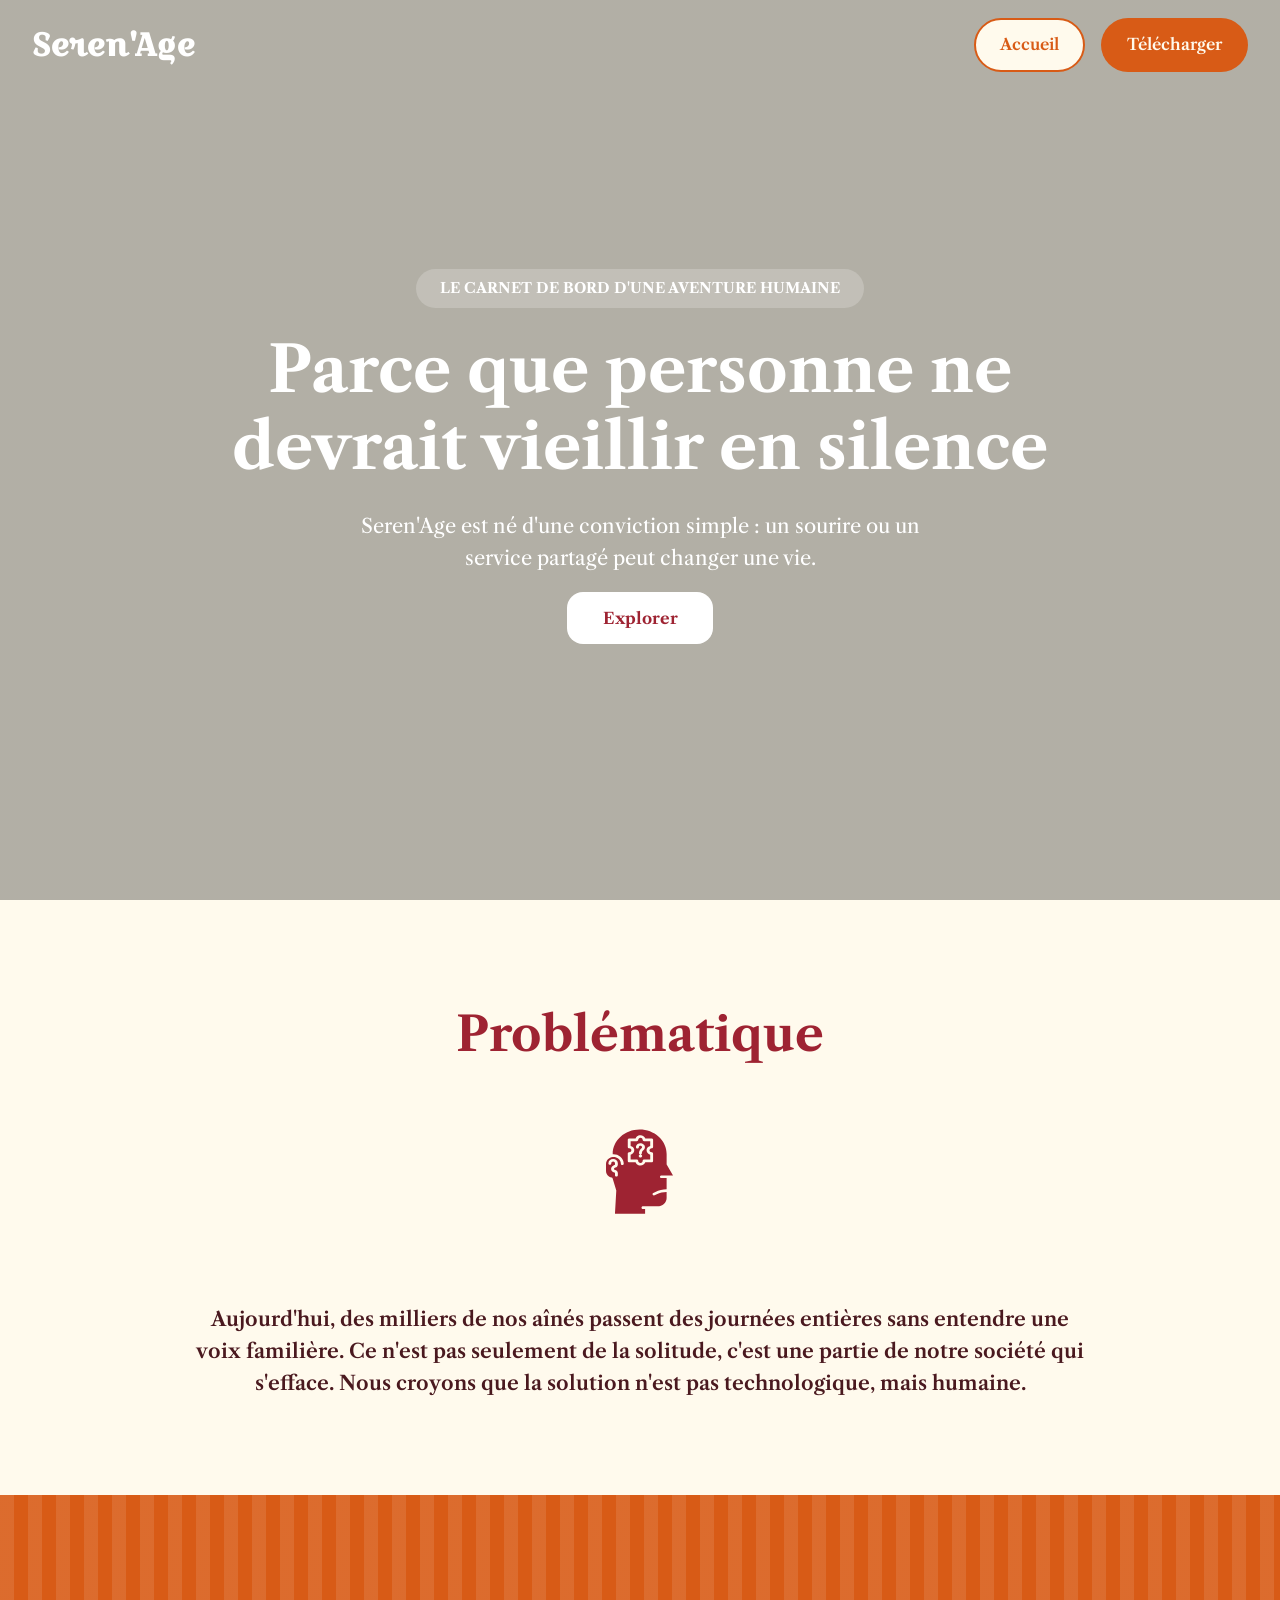
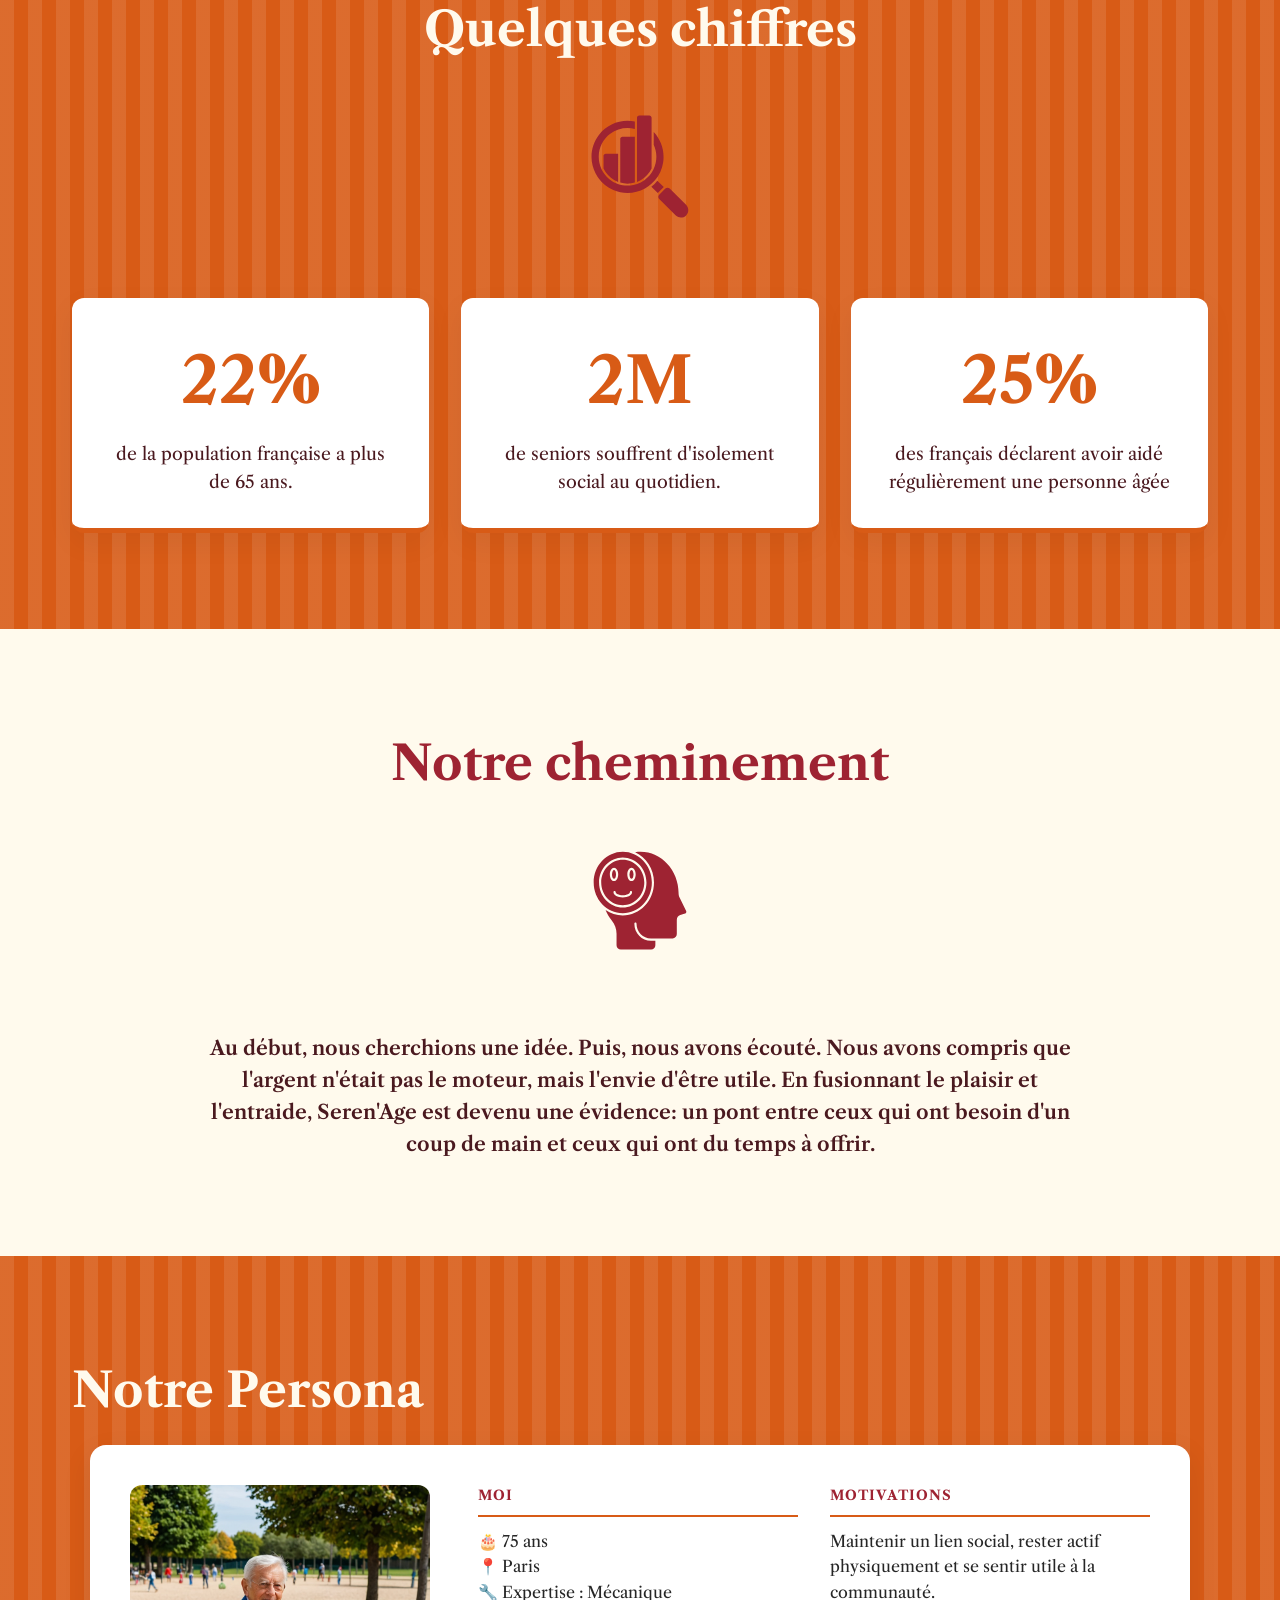
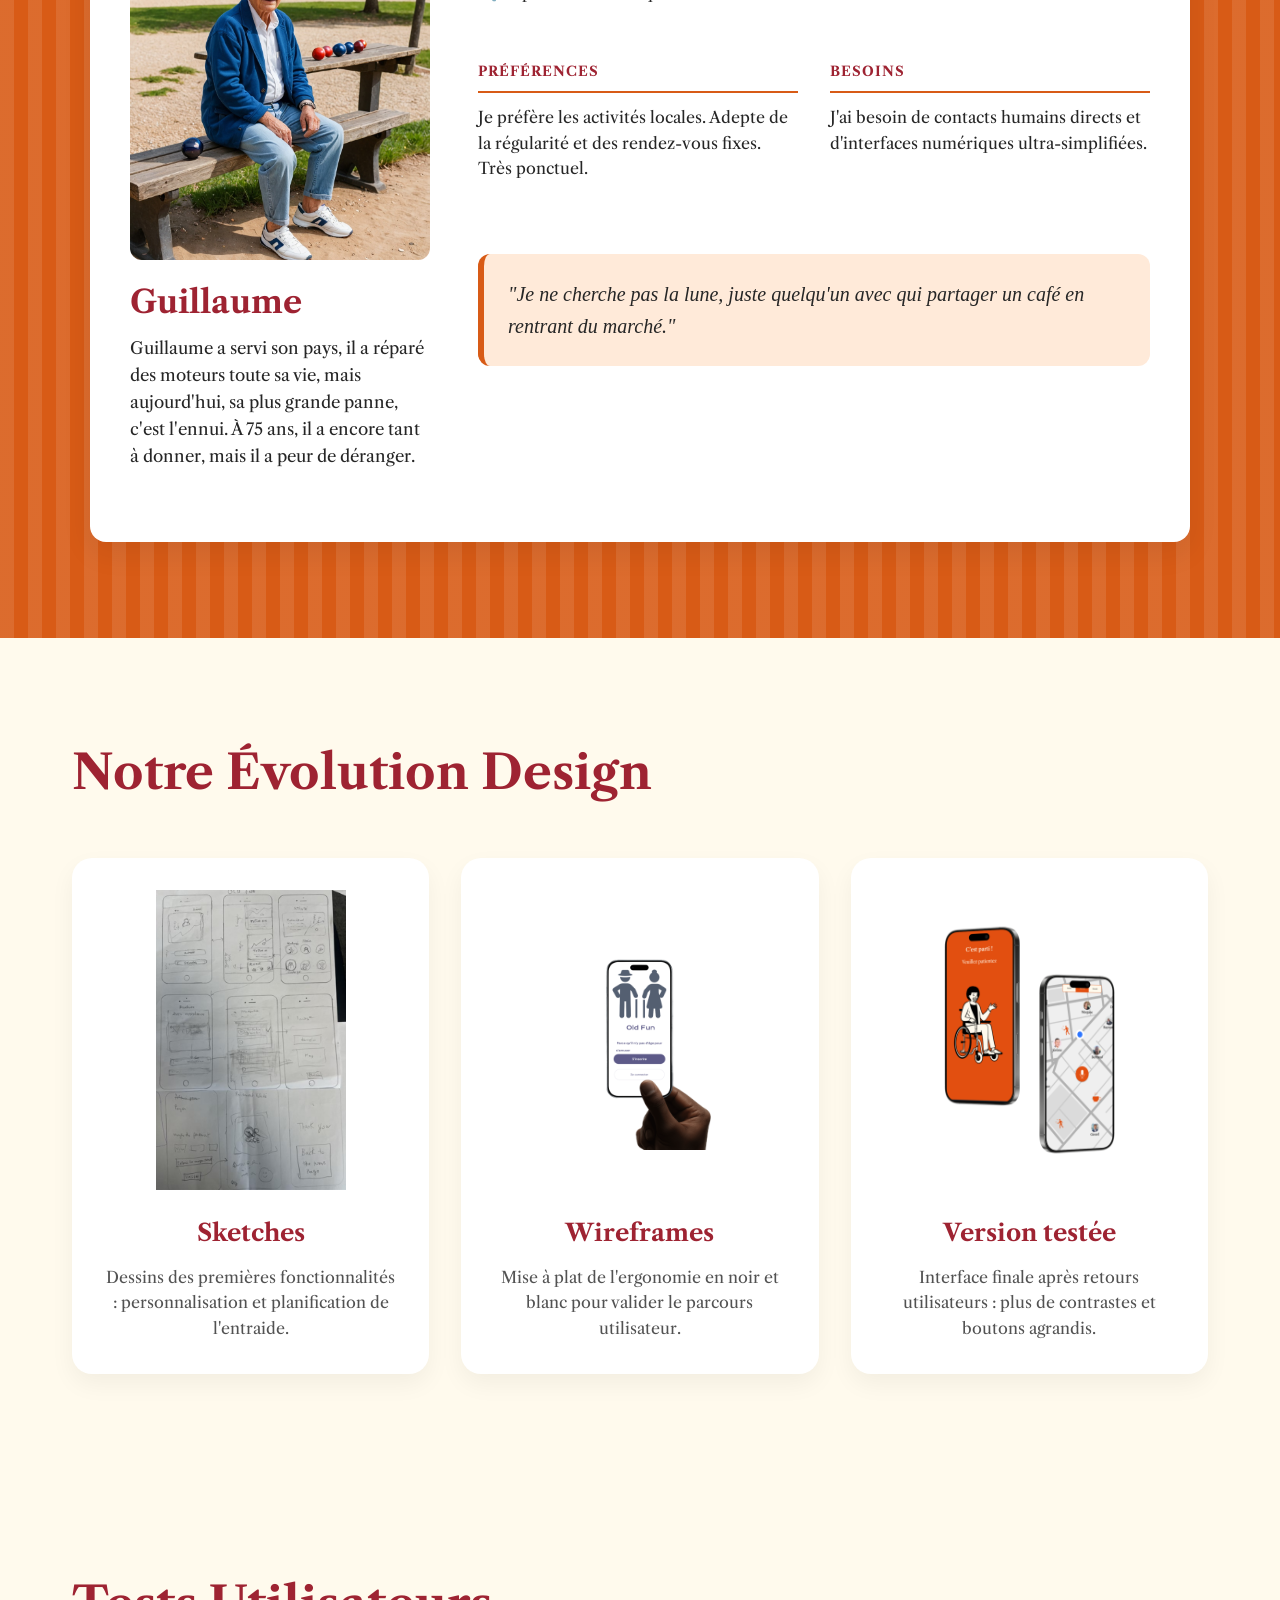
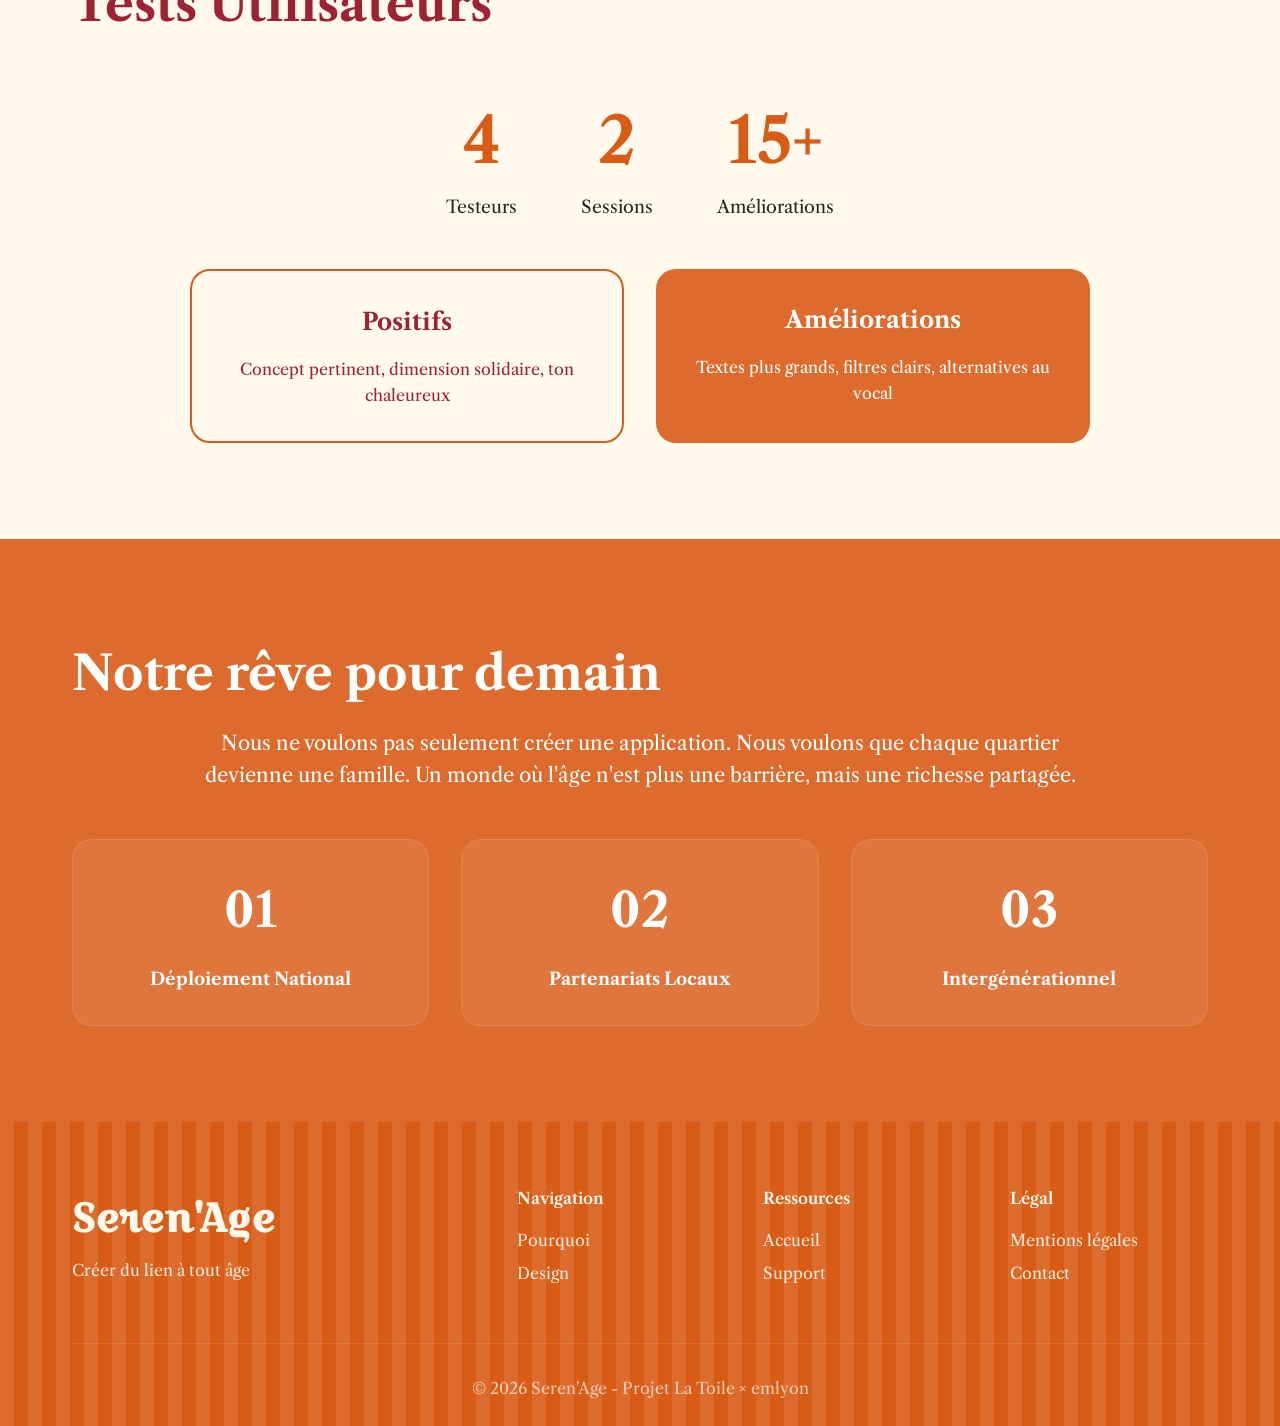
==== commit f90e6fc6: "Refactor doc.css and relocate assets Rewrite and modernize documentation styles (doc.css): reorganiz" ====
--- a/doc.html
+++ b/doc.html
@@ -39,7 +39,7 @@
     <div class="container">
       <div class="section__header">
         <h2 class="section__title">Problématique</h2>
-        <img src="confused.svg" alt="Solitude" class="section__icon">
+        <img src="images/confused.svg" alt="Solitude" class="section__icon">
       </div>
       <p class="section__text">
         Aujourd'hui, des milliers de nos aînés passent des journées entières sans entendre une voix familière. 
@@ -54,7 +54,7 @@
     <div class="container">
       <div class="section__header">
         <h2 class="section__title">Quelques chiffres</h2>
-        <img src="analys.svg" alt="Statistique" class="section__icon">
+        <img src="images/analys.svg" alt="Statistique" class="section__icon">
       </div>
       <div class="stats">
         <div class="stat-card">
@@ -78,7 +78,7 @@
     <div class="container">
       <div class="section__header">
         <h2 class="section__title">Notre cheminement</h2>
-        <img src="happy2.svg" alt="Happy" class="section__icon">
+        <img src="images/happy2.svg" alt="Happy" class="section__icon">
       </div>
       <p class="section__text">
         Au début, nous cherchions une idée. Puis, nous avons écouté. Nous avons compris que l'argent n'était pas le moteur, 
@@ -134,17 +134,17 @@
       <h2 class="section__title">Notre Évolution Design</h2>
       <div class="evolution">
         <div class="evolution-card">
-          <img src="old fun 1.svg" alt="Sketches" class="evolution-card__image">
+          <img src="images/old fun 1.svg" alt="Sketches" class="evolution-card__image">
           <h3>Sketches</h3>
           <p>Dessins des premières fonctionnalités : personnalisation et planification de l'entraide.</p>
         </div>
         <div class="evolution-card">
-          <img src="Free iPhone Air.svg" alt="Wireframes" class="evolution-card__image">
+          <img src="images/Free iPhone Air.svg" alt="Wireframes" class="evolution-card__image">
           <h3>Wireframes</h3>
           <p>Mise à plat de l'ergonomie en noir et blanc pour valider le parcours utilisateur.</p>
         </div>
         <div class="evolution-card">
-          <img src="iphon16pro.svg" alt="Version testée" class="evolution-card__image">
+          <img src="images/iphon16pro.svg" alt="Version testée" class="evolution-card__image">
           <h3>Version testée</h3>
           <p>Interface finale après retours utilisateurs : plus de contrastes et boutons agrandis.</p>
         </div>
--- a/style.css
+++ b/style.css
@@ -1,28 +1,193 @@
-html {
-  height: 100%;
-  width: 100%;
-}
-
+/* ========================================
+   STYLE.CSS - Styles globaux partagés
+   ======================================== */
+
+/* ========== Variables ========== */
 :root {
-  --color-text: #262626;
-  --color-text-muted: #525252;
+  /* Couleurs principales */
   --color-orange: #D85B16;
   --color-orange-dark: #9E2332;
   --color-cream: #FFFAED;
   --color-dark: #171717;
+  --color-white: #fff;
+
+  /* Texte */
+  --color-text: #262626;
+  --color-text-muted: #525252;
+  --color-text-dark: #4a191f;
+
+  /* Ombres */
   --shadow-sm: 0 8px 24px rgba(0, 0, 0, 0.1);
   --shadow-md: 0 16px 48px rgba(0, 0, 0, 0.12);
-}
-
-/* Footer */
+
+  /* Typographie */
+  --font-display: "Croissant One", cursive;
+  --font-body: "Libre Caslon Text", serif;
+
+  /* Espacements */
+  --spacing-sm: 1rem;
+  --spacing-md: 2rem;
+  --spacing-lg: 4rem;
+  --spacing-xl: 6rem;
+
+  /* Border radius */
+  --radius-sm: 12px;
+  --radius-md: 16px;
+  --radius-lg: 20px;
+  --radius-full: 999px;
+}
+
+/* ========== Reset ========== */
+*,
+*::before,
+*::after {
+  box-sizing: border-box;
+  margin: 0;
+  padding: 0;
+}
+
+html {
+  height: 100%;
+  width: 100%;
+}
+
+body {
+  font-family: var(--font-body);
+  color: var(--color-text);
+  line-height: 1.6;
+  background: var(--color-cream);
+}
+
+img {
+  max-width: 100%;
+  display: block;
+}
+
+a {
+  text-decoration: none;
+  color: inherit;
+}
+
+/* ========== Container ========== */
+.container {
+  max-width: 1200px;
+  margin: 0 auto;
+  padding: 0 var(--spacing-md);
+}
+
+/* ========== Navbar ========== */
+.navbar {
+  background: transparent;
+  position: absolute;
+  top: 0;
+  left: 0;
+  right: 0;
+  z-index: 100;
+}
+
+.navbar__container {
+  display: flex;
+  justify-content: space-between;
+  align-items: center;
+  padding: 1.5rem var(--spacing-md);
+  height: 10vh;
+}
+
+.navbar__brand {
+  font-family: var(--font-display);
+  font-size: 2rem;
+  font-weight: 700;
+  color: var(--color-white);
+}
+
+.navbar__actions {
+  display: flex;
+  gap: var(--spacing-sm);
+}
+
+/* ========== Buttons ========== */
+.button {
+  padding: 0.75rem 1.5rem;
+  border-radius: var(--radius-full);
+  font-weight: 600;
+  font-family: var(--font-body);
+  border: 2px solid transparent;
+  cursor: pointer;
+  transition: all 0.3s ease;
+  display: inline-block;
+}
+
+.button:hover {
+  transform: translateY(-2px);
+}
+
+.button--ghost {
+  background: var(--color-cream);
+  color: var(--color-orange);
+  border-color: var(--color-orange);
+}
+
+.button--ghost:hover {
+  background: var(--color-orange);
+  color: var(--color-cream);
+}
+
+.button--primary {
+  background: var(--color-orange);
+  color: var(--color-cream);
+}
+
+.button--primary:hover {
+  background: var(--color-orange-dark);
+}
+
+.button--large {
+  padding: 1rem 2rem;
+  font-size: 1.0625rem;
+  background: var(--color-orange);
+  color: var(--color-cream);
+}
+
+.button--large:hover {
+  background: var(--color-orange-dark);
+}
+
+.button--white {
+  background: #fff;
+  color: var(--color-orange-dark);
+  padding: 1rem 2.2rem;
+  font-weight: 700;
+  border-radius: var(--radius-md);
+}
+
+.button--white:hover {
+  background: var(--color-cream);
+}
+
+.button--outline {
+  background: transparent;
+  color: #fff;
+  border: 2px solid #fff;
+  padding: 1rem 2.2rem;
+  font-weight: 700;
+}
+
+.button--outline:hover {
+  background: #fff;
+  color: var(--color-orange-dark);
+}
+
+/* ========== Footer ========== */
 .footer {
   background: var(--color-orange) repeating-linear-gradient(90deg, rgba(255, 255, 255, 0.1) 0 14px, transparent 14px 28px);
   color: var(--color-cream);
-  padding: 4rem 0 1.5rem;
+  padding: var(--spacing-lg) 0 1.5rem;
 }
 
 .footer__container {
-  padding: 0 2rem;
+  max-width: 1200px;
+  margin: 0 auto;
+  padding: 0 var(--spacing-md);
 }
 
 .footer__grid {
@@ -33,21 +198,26 @@
 }
 
 .footer__brand h3 {
-  font-family: "Croissant One", cursive;
+  font-family: var(--font-display);
   font-size: 2.5rem;
   color: var(--color-cream);
   margin-bottom: 0.5rem;
 }
 
+.footer__brand p {
+  opacity: 0.9;
+}
+
 .footer__column h4 {
-  margin-bottom: 1rem;
+  margin-bottom: var(--spacing-sm);
+  font-weight: 600;
 }
 
 .footer__column a {
   display: block;
   margin-bottom: 0.5rem;
   opacity: 0.9;
-  transition: opacity 0.3s;
+  transition: opacity 0.3s ease;
 }
 
 .footer__column a:hover {
@@ -56,8 +226,25 @@
 
 .footer__bottom {
   text-align: center;
-  padding-top: 2rem;
+  padding-top: var(--spacing-md);
   border-top: 1px solid rgba(255, 255, 255, 0.15);
   opacity: 0.7;
   font-size: 1rem;
 }
+
+/* ========== Responsive Global ========== */
+@media (max-width: 768px) {
+  .footer__grid {
+    grid-template-columns: 1fr;
+    gap: var(--spacing-md);
+  }
+
+  .navbar__container {
+    padding: 1rem;
+    height: auto;
+  }
+
+  .navbar__brand {
+    font-size: 1.5rem;
+  }
+}
--- a/doc.css
+++ b/doc.css
@@ -1,504 +1,357 @@
-    /* ========== Variables ========== */
-    :root {
-      --orange: #D85B16;
-      --orange-dark: #9E2332;
-      --cream: #FFFAED;
-      --dark: #171717;
-      --text: #404040;
-      --text-dark: #4a191f;
-    }
-
-    /* ========== Base ========== */
-    * {
-      margin: 0;
-      padding: 0;
-      box-sizing: border-box;
-    }
-
-    body {
-      font-family: 'Libre Caslon Text', serif;
-      color: var(--text);
-      line-height: 1.6;
-      background: var(--cream);
-    }
-
-    .container {
-      max-width: 1200px;
-      margin: 0 auto;
-      padding: 0 2rem;
-    }
-
-
-a {
-  text-decoration: none;
-  color: inherit;
-}
-
-    /* ========== Navigation ========== */
-   
-/* Navbar */
-.navbar {
+/* ========================================
+   DOC.CSS - Styles spécifiques Documentation
+   ======================================== */
+
+/* ========== Hero Documentation ========== */
+.hero {
+  background: linear-gradient(rgba(0, 0, 0, 0.3), rgba(0, 0, 0, 0.3)),
+    url('https://i.pinimg.com/1200x/87/02/08/870208af29167b83e7d2ee9d31b08e4a.jpg') center/cover;
+  min-height: 100dvh;
+  display: flex;
+  align-items: center;
+  justify-content: center;
+  color: white;
+  text-align: center;
+  padding: var(--spacing-lg) var(--spacing-md);
+}
+
+.hero__content {
+  max-width: 900px;
+}
+
+.hero__tag {
+  display: inline-block;
+  padding: 0.5rem 1.5rem;
+  background: rgba(255, 255, 255, 0.2);
+  border-radius: var(--radius-full);
+  font-size: 0.9rem;
+  text-transform: uppercase;
+  font-weight: 700;
+  margin-bottom: 1.5rem;
+}
+
+.hero h1 {
+  font-size: clamp(2.5rem, 5vw, 4rem);
+  margin-bottom: 1.5rem;
+  line-height: 1.2;
+}
+
+.hero p {
+  font-size: 1.25rem;
+  margin-bottom: var(--spacing-md);
+  max-width: 600px;
+  margin-left: auto;
+  margin-right: auto;
+}
+
+/* ========== Sections ========== */
+.section {
+  padding: var(--spacing-xl) 0;
+}
+
+.section--alt {
+  background: var(--color-orange) repeating-linear-gradient(90deg, rgba(255, 255, 255, 0.1) 0 14px, transparent 14px 28px);
+}
+
+.section__header {
+  text-align: center;
+  margin-bottom: 3rem;
+}
+
+.section__title {
+  font-size: clamp(2rem, 4vw, 3rem);
+  color: var(--color-orange-dark);
+  margin-bottom: var(--spacing-sm);
+}
+
+.section--alt .section__title,
+.section--alt h2 {
+  color: var(--color-cream);
+}
+
+.section__icon {
+  width: 150px;
+  height: 150px;
+  margin: var(--spacing-md) auto;
+  display: block;
+}
+
+.section__text {
+  font-size: 1.25rem;
+  font-weight: 600;
+  color: var(--color-text-dark);
+  max-width: 900px;
+  margin: 0 auto;
+  text-align: center;
+}
+
+/* ========== Stats Grid ========== */
+.stats {
+  display: grid;
+  grid-template-columns: repeat(auto-fit, minmax(280px, 1fr));
+  gap: var(--spacing-md);
+  margin-top: 3rem;
+}
+
+.stat-card {
+  background: white;
+  padding: var(--spacing-md);
+  border-radius: var(--radius-sm);
+  box-shadow: 0 10px 30px rgba(0, 0, 0, 0.05);
+  border-bottom: 5px solid var(--color-orange);
+  text-align: center;
+  transition: transform 0.3s ease;
+}
+
+.stat-card:hover {
+  transform: translateY(-5px);
+}
+
+.stat-card__number {
+  font-size: 4rem;
+  font-weight: 900;
+  color: var(--color-orange);
+  display: block;
+  margin-bottom: 0.5rem;
+}
+
+.stat-card__text {
+  font-size: 1.1rem;
+  color: var(--color-text-dark);
+}
+
+/* ========== Persona ========== */
+.persona {
+  display: grid;
+  grid-template-columns: 300px 1fr;
+  gap: 3rem;
+  background: white;
+  padding: 2.5rem;
+  border-radius: var(--radius-md);
+  box-shadow: 0 10px 30px rgba(0, 0, 0, 0.08);
+  max-width: 1100px;
+  margin: 0 auto;
+}
+
+.persona__image {
+  width: 100%;
+  border-radius: var(--radius-sm);
+}
+
+.persona__name {
+  font-size: 2rem;
+  color: var(--color-orange-dark);
+  margin: var(--spacing-sm) 0 0.5rem;
+}
+
+.persona__intro {
+  font-size: 1.05rem;
+  color: var(--color-text);
+  margin-bottom: var(--spacing-md);
+}
+
+.persona__grid {
+  display: grid;
+  grid-template-columns: 1fr 1fr;
+  gap: var(--spacing-md);
+}
+
+.persona__block {
+  margin-bottom: 1.5rem;
+}
+
+.persona__block h4 {
+  font-size: 0.85rem;
+  text-transform: uppercase;
+  letter-spacing: 1px;
+  color: var(--color-orange-dark);
+  border-bottom: 2px solid var(--color-orange);
+  padding-bottom: 0.5rem;
+  margin-bottom: 0.75rem;
+}
+
+.persona__block p {
+  font-size: 1rem;
+  line-height: 1.6;
+}
+
+.persona__quote {
+  grid-column: 1 / -1;
+  font-style: italic;
+  font-size: 1.25rem;
+  padding: 1.5rem;
+  background: #FFEAD9;
+  border-radius: var(--radius-sm);
+  border-left: 6px solid var(--color-orange);
+  margin-top: var(--spacing-sm);
+}
+
+/* ========== Evolution Cards ========== */
+.evolution {
+  display: grid;
+  grid-template-columns: repeat(auto-fit, minmax(300px, 1fr));
+  gap: var(--spacing-md);
+  margin-top: 3rem;
+}
+
+.evolution-card {
+  background: white;
+  padding: var(--spacing-md);
+  border-radius: var(--radius-lg);
+  box-shadow: 0 10px 25px rgba(0, 0, 0, 0.05);
+  text-align: center;
+}
+
+.evolution-card__image {
+  width: 100%;
+  height: 300px;
+  object-fit: contain;
+  margin-bottom: 1.5rem;
+  transition: opacity 0.3s ease;
+}
+
+.evolution-card:hover .evolution-card__image {
+  opacity: 0.7;
+}
+
+.evolution-card h3 {
+  color: var(--color-orange-dark);
+  font-size: 1.5rem;
+  margin-bottom: 0.75rem;
+}
+
+.evolution-card p {
+  color: var(--color-text-muted);
+}
+
+/* ========== Tests Section ========== */
+#tests {
+  background-color: var(--color-cream);
+}
+
+.metrics {
+  display: flex;
+  justify-content: center;
+  gap: var(--spacing-lg);
+  margin: 3rem 0;
+  flex-wrap: wrap;
+}
+
+.metric {
+  text-align: center;
+}
+
+.metric__number {
+  font-size: 4rem;
+  font-weight: 900;
+  color: var(--color-orange);
+  display: block;
+}
+
+.metric__label {
+  font-size: 1.1rem;
+  color: var(--color-text);
+}
+
+.insights {
+  display: grid;
+  grid-template-columns: 1fr 1fr;
+  gap: var(--spacing-md);
+  max-width: 900px;
+  margin: 0 auto;
+}
+
+.insight {
+  padding: var(--spacing-md);
+  border-radius: var(--radius-lg);
+  text-align: center;
+}
+
+.insight--positive {
   background: var(--color-cream);
-  border-bottom: 1px solid var(--color-orange);
-  top: 0;
-  z-index: 100;
-}
-
-.navbar__container {
-  display: flex;
-  justify-content: space-between;
-  align-items: center;
-  padding: 1.5rem 2rem;
-  height: 10vh;
-}
-
-.navbar__brand {
-  font-family: "Croissant One", serif;
-  font-size: 2rem;
-  font-weight: 700;
-  color: var(--color-orange);
-}
-
-.navbar__actions {
-  display: flex;
-  gap: 1rem;
-}
-
-
-/* Buttons */
-.button {
-  padding: 0.75rem 1.5rem;
-  border-radius: 999px;
-  font-weight: 600;
-  border: 2px solid transparent;
-  transition: all 0.3s;
-  display: inline-block;
-}
-
-.button:hover {
-  transform: translateY(-2px);
-}
-
-.button--ghost {
-  background: var(--color-cream);
-  color: var(--color-orange);
-  border-color: var(--color-orange);
-}
-
-.button--primary {
-  background: var(--color-orange);
-  color: var(--color-cream);
-}
-
-.button--primary:hover {
-  background: var(--color-orange-dark);
-}
-
-.button--large {
-  padding: 1rem 2rem;
-  font-size: 1.0625rem;
-  background: var(--color-orange);
-  color: var(--color-cream);
-}
-
-.button--white {
-  background: #fff;
-  color: var(--color-orange-dark);
-  padding: 1rem 2.2rem;
-  font-weight: 700;
-  border-radius: 16px;
-}
-
-.button--white:hover {
-  background: var(--color-cream);
-}
-
-.button--outline {
-  background: transparent;
-  color: #fff;
-  border: 2px solid #fff;
-  padding: 1rem 2.2rem;
-  font-weight: 700;
-}
-
-.button--outline:hover {
-  background: #fff;
-  color: var(--color-orange-dark);
-}
-
-    /* ========== Hero ========== */
-    .hero {
-      background: linear-gradient(rgba(0, 0, 0, 0.3), rgba(0, 0, 0, 0.3)), 
-      url('https://i.pinimg.com/1200x/87/02/08/870208af29167b83e7d2ee9d31b08e4a.jpg') center/cover;
-      min-height: 90vh;
-      display: flex;
-      align-items: center;
-      justify-content: center;
-      color: white;
-      text-align: center;
-      padding: 4rem 2rem;
-    }
-
-    .hero__content {
-      max-width: 900px;
-    }
-
-    .hero__tag {
-      display: inline-block;
-      padding: 0.5rem 1.5rem;
-      background: rgba(255, 255, 255, 0.2);
-      border-radius: 999px;
-      font-size: 0.9rem;
-      text-transform: uppercase;
-      font-weight: 700;
-      margin-bottom: 1.5rem;
-    }
-
-    .hero h1 {
-      font-size: clamp(2.5rem, 5vw, 4rem);
-      margin-bottom: 1.5rem;
-      line-height: 1.2;
-    }
-
-    .hero p {
-      font-size: 1.25rem;
-      margin-bottom: 2rem;
-      max-width: 600px;
-      margin-left: auto;
-      margin-right: auto;
-    }
-
-    /* ========== Sections ========== */
-    .section {
-      padding: 6rem 0;
-    }
-
-    .section--alt {
-      background:var(--color-orange) repeating-linear-gradient(90deg, rgba(255, 255, 255, 0.1) 0 14px, transparent 14px 28px);
-    }
-
-    .section__header {
-      text-align: center;
-      margin-bottom: 3rem;
-    }
-
-    .section__title {
-      font-size: clamp(2rem, 4vw, 3rem);
-      color: var(--color-orange-dark);
-      margin-bottom: 1rem;
-    }
-
-    .section--alt h2{
-      color: var(--color-cream);
-    }
-
-    .section__icon {
-      width: 150px;
-      height: 150px;
-      margin: 2rem auto;
-      display: block;
-    }
-
-    .section__text {
-      font-size: 1.25rem;
-      font-weight: 600;
-      color: var(--text-dark);
-      max-width: 900px;
-      margin: 0 auto;
-      text-align: center;
-    }
-
-    /* ========== Stats Grid ========== */
-    .stats {
-      display: grid;
-      grid-template-columns: repeat(auto-fit, minmax(280px, 1fr));
-      gap: 2rem;
-      margin-top: 3rem;
-    }
-
-    .stat-card {
-      background: white;
-      padding: 2rem;
-      border-radius: 12px;
-      box-shadow: 0 10px 30px rgba(0, 0, 0, 0.05);
-      border-bottom: 5px solid var(--orange);
-      text-align: center;
-      transition: transform 0.3s;
-    }
-
-    .stat-card:hover {
-      transform: translateY(-5px);
-    }
-
-    .stat-card__number {
-      font-size: 4rem;
-      font-weight: 900;
-      color: var(--orange);
-      display: block;
-      margin-bottom: 0.5rem;
-    }
-
-    .stat-card__text {
-      font-size: 1.1rem;
-      color: var(--text-dark);
-    }
-
-    /* ========== Persona ========== */
-    .persona {
-      display: grid;
-      grid-template-columns: 300px 1fr;
-      gap: 3rem;
-      background: white;
-      padding: 2.5rem;
-      border-radius: 16px;
-      box-shadow: 0 10px 30px rgba(0, 0, 0, 0.08);
-      max-width: 1100px;
-      margin: 0 auto;
-    }
-
-    .persona__image {
-      width: 100%;
-      border-radius: 12px;
-    }
-
-    .persona__name {
-      font-size: 2rem;
-      color: var(--orange-dark);
-      margin: 1rem 0 0.5rem;
-    }
-
-    .persona__intro {
-      font-size: 1.05rem;
-      color: var(--text);
-      margin-bottom: 2rem;
-    }
-
-    .persona__grid {
-      display: grid;
-      grid-template-columns: 1fr 1fr;
-      gap: 2rem;
-    }
-
-    .persona__block {
-      margin-bottom: 1.5rem;
-    }
-
-    .persona__block h4 {
-      font-size: 0.85rem;
-      text-transform: uppercase;
-      letter-spacing: 1px;
-      color: var(--orange-dark);
-      border-bottom: 2px solid var(--orange);
-      padding-bottom: 0.5rem;
-      margin-bottom: 0.75rem;
-    }
-
-    .persona__block p {
-      font-size: 1rem;
-      line-height: 1.6;
-    }
-
-    .persona__quote {
-      grid-column: 1 / -1;
-      font-style: italic;
-      font-size: 1.25rem;
-      padding: 1.5rem;
-      background: #FFEAD9;
-      border-radius: 12px;
-      border-left: 6px solid var(--orange);
-      margin-top: 1rem;
-    }
-
-    /* ========== Evolution Cards ========== */
-    .evolution {
-      display: grid;
-      grid-template-columns: repeat(auto-fit, minmax(300px, 1fr));
-      gap: 2rem;
-      margin-top: 3rem;
-    }
-
-    .evolution-card {
-      background: white;
-      padding: 2rem;
-      border-radius: 20px;
-      box-shadow: 0 10px 25px rgba(0, 0, 0, 0.05);
-      text-align: center;
-    }
-
-    .evolution-card__image {
-      width: 100%;
-      height: 300px;
-      object-fit: contain;
-      margin-bottom: 1.5rem;
-      transition: opacity 0.3s;
-    }
-
-    .evolution-card:hover .evolution-card__image {
-      opacity: 0.7;
-    }
-
-    .evolution-card h3 {
-      color: var(--orange-dark);
-      font-size: 1.5rem;
-      margin-bottom: 0.75rem;
-    }
-
-    /* ========== Tests ========== */
-    #tests{
-      background-color: var(--color-cream);
-    }
-
-    .metrics {
-      display: flex;
-      justify-content: center;
-      gap: 4rem;
-      margin: 3rem 0;
-      flex-wrap: wrap;
-    }
-
-    .metric {
-      text-align: center;
-    }
-
-    .metric__number {
-      font-size: 4rem;
-      font-weight: 900;
-      color: var(--orange);
-      display: block;
-    }
-
-    .metric__label {
-      font-size: 1.1rem;
-      color: var(--text);
-    }
-
-    .insights {
-      display: grid;
-      grid-template-columns: 1fr 1fr;
-      gap: 2rem;
-      max-width: 900px;
-      margin: 0 auto;
-    }
-
-    .insight {
-      padding: 2rem;
-      border-radius: 20px;
-      text-align: center;
-    }
-
-    .insight--positive {
-      background: var(--cream);
-      border: 2px solid var(--orange);
-      color: var(--orange-dark);
-    }
-
-    .insight--negative {
-      background: #dc6b2d;
-      color: white;
-    }
-
-    .insight h4 {
-      font-size: 1.5rem;
-      margin-bottom: 1rem;
-    }
-
-    /* ========== Dark Section ========== */
-    .section--dark {
-      background: #dc6b2d;
-      color: white;
-    }
-
-    .section--dark .section__title {
-      color: white;
-    }
-
-    .section--dark .section__text {
-      color: white;
-      font-weight: 400;
-    }
-
-    .goals {
-      display: grid;
-      grid-template-columns: repeat(auto-fit, minmax(250px, 1fr));
-      gap: 2rem;
-      margin-top: 3rem;
-    }
-
-    .goal {
-      padding: 2rem;
-      background: rgba(255, 255, 255, 0.08);
-      border-radius: 20px;
-      border: 1px solid rgba(255, 255, 255, 0.1);
-      text-align: center;
-    }
-
-    .goal strong {
-      font-size: 3rem;
-      display: block;
-      margin-bottom: 1rem;
-    }
-
-    /* ========== Footer ========== */
-    .footer {
-      background: var(--orange) repeating-linear-gradient(90deg, rgba(255, 255, 255, 0.1) 0 14px, transparent 14px 28px);
-      color: var(--cream);
-      padding: 4rem 0 1.5rem;
-    }
-
-    .footer__grid {
-      display: grid;
-      grid-template-columns: 2fr 1fr 1fr 1fr;
-      gap: 3rem;
-      margin-bottom: 3rem;
-    }
-
-    .footer__brand h3 {
-      font-family: "Croissant One", serif;
-      font-size: 2.5rem;
-      margin-bottom: 0.5rem;
-    }
-
-    .footer__column h4 {
-      margin-bottom: 1rem;
-      font-weight: 600;
-    }
-
-    .footer__column a {
-      display: block;
-      margin-bottom: 0.5rem;
-      color: var(--cream);
-      text-decoration: none;
-      opacity: 0.9;
-      transition: opacity 0.3s;
-    }
-
-    .footer__column a:hover {
-      opacity: 1;
-    }
-
-    .footer__bottom {
-      text-align: center;
-      padding-top: 2rem;
-      border-top: 1px solid rgba(255, 255, 255, 0.15);
-      opacity: 0.7;
-    }
-
-    /* ========== Responsive ========== */
-    @media (max-width: 768px) {
-      .persona {
-        grid-template-columns: 1fr;
-      }
-
-      .persona__grid {
-        grid-template-columns: 1fr;
-      }
-
-      .footer__grid {
-        grid-template-columns: 1fr;
-        gap: 2rem;
-      }
-
-      .insights {
-        grid-template-columns: 1fr;
-      }
-    }+  border: 2px solid var(--color-orange);
+  color: var(--color-orange-dark);
+}
+
+.insight--negative {
+  background: #dc6b2d;
+  color: white;
+}
+
+.insight h4 {
+  font-size: 1.5rem;
+  margin-bottom: var(--spacing-sm);
+}
+
+/* ========== Dark Section ========== */
+.section--dark {
+  background: #dc6b2d;
+  color: white;
+}
+
+.section--dark .section__title {
+  color: white;
+}
+
+.section--dark .section__text {
+  color: white;
+  font-weight: 400;
+}
+
+.goals {
+  display: grid;
+  grid-template-columns: repeat(auto-fit, minmax(250px, 1fr));
+  gap: var(--spacing-md);
+  margin-top: 3rem;
+}
+
+.goal {
+  padding: var(--spacing-md);
+  background: rgba(255, 255, 255, 0.08);
+  border-radius: var(--radius-lg);
+  border: 1px solid rgba(255, 255, 255, 0.1);
+  text-align: center;
+}
+
+.goal strong {
+  font-size: 3rem;
+  display: block;
+  margin-bottom: var(--spacing-sm);
+}
+
+.goal h4 {
+  font-size: 1.1rem;
+}
+
+/* ========== Responsive Documentation ========== */
+@media (max-width: 768px) {
+  .persona {
+    grid-template-columns: 1fr;
+  }
+
+  .persona__grid {
+    grid-template-columns: 1fr;
+  }
+
+  .insights {
+    grid-template-columns: 1fr;
+  }
+
+  .hero {
+    min-height: 70vh;
+    padding: var(--spacing-md);
+  }
+
+  .hero h1 {
+    font-size: clamp(2rem, 5vw, 3rem);
+  }
+
+  .section {
+    padding: var(--spacing-lg) 0;
+  }
+
+  .section__icon {
+    width: 100px;
+    height: 100px;
+  }
+}
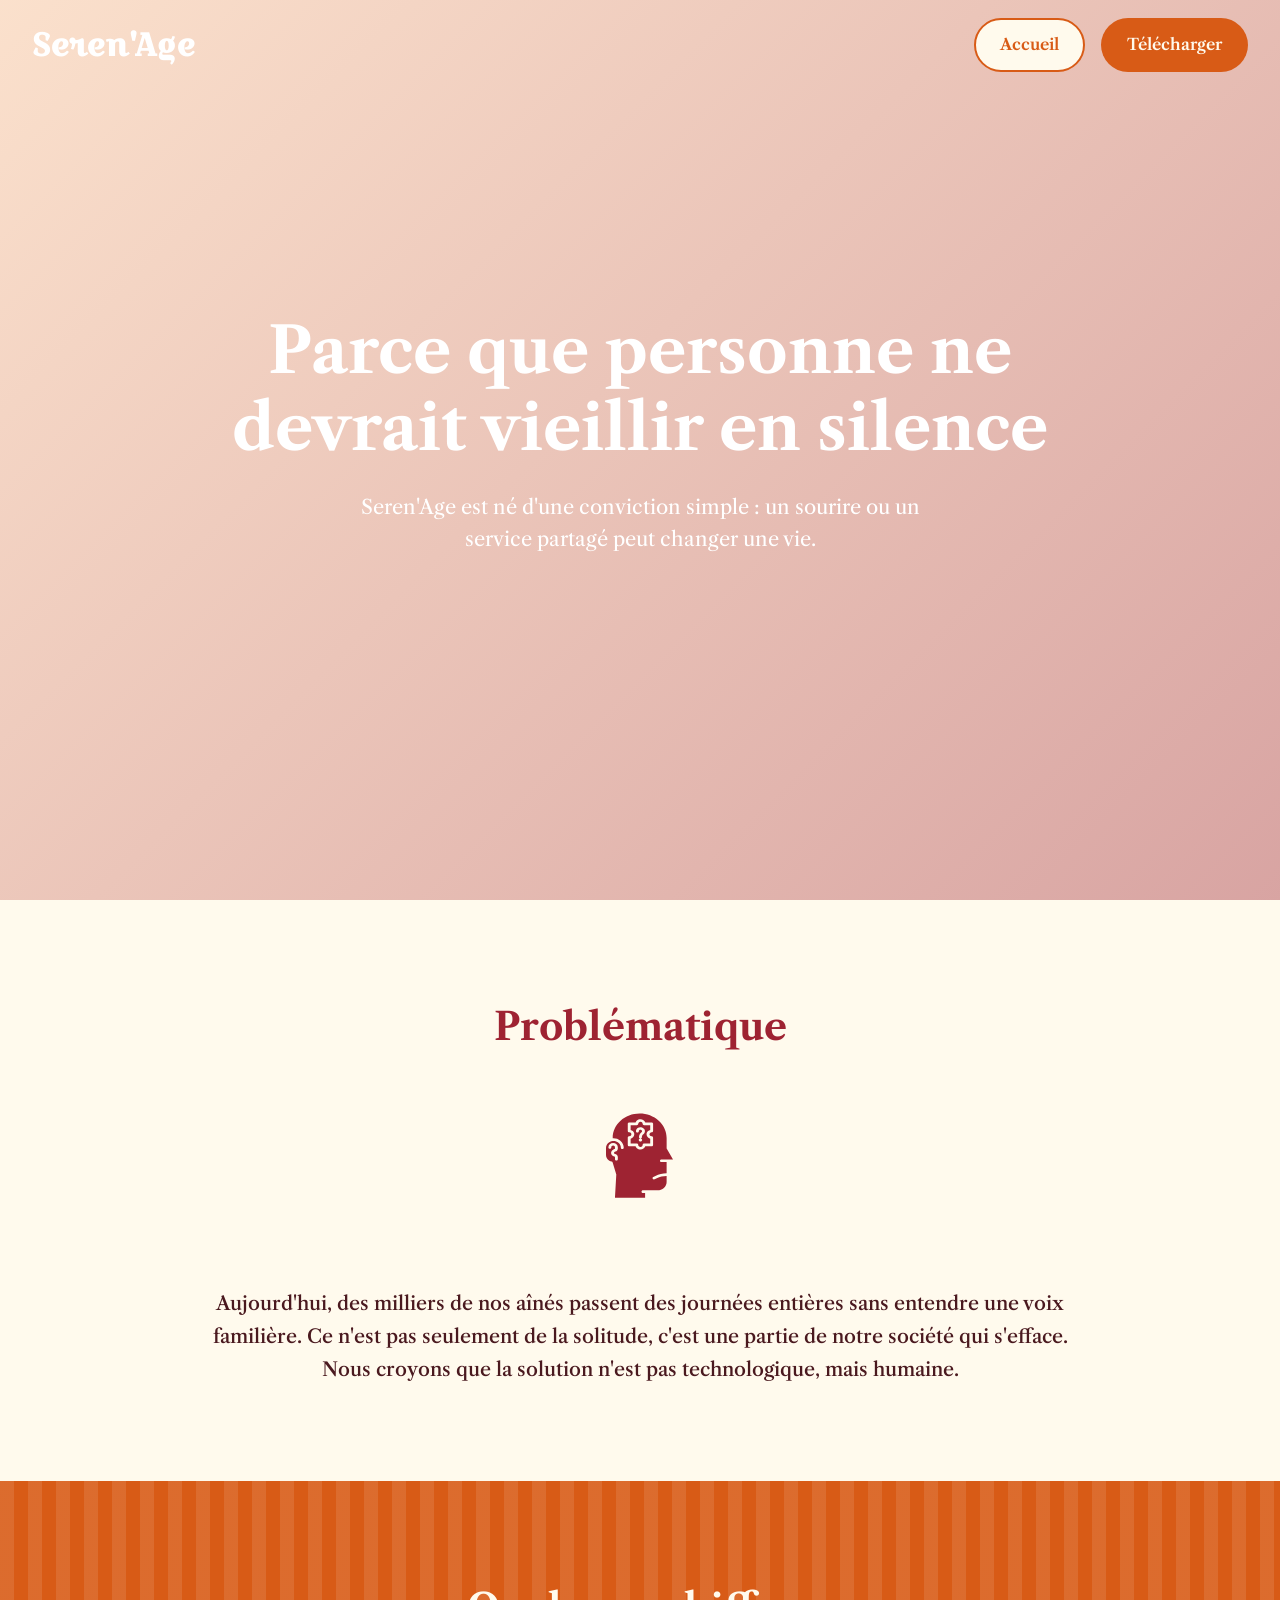
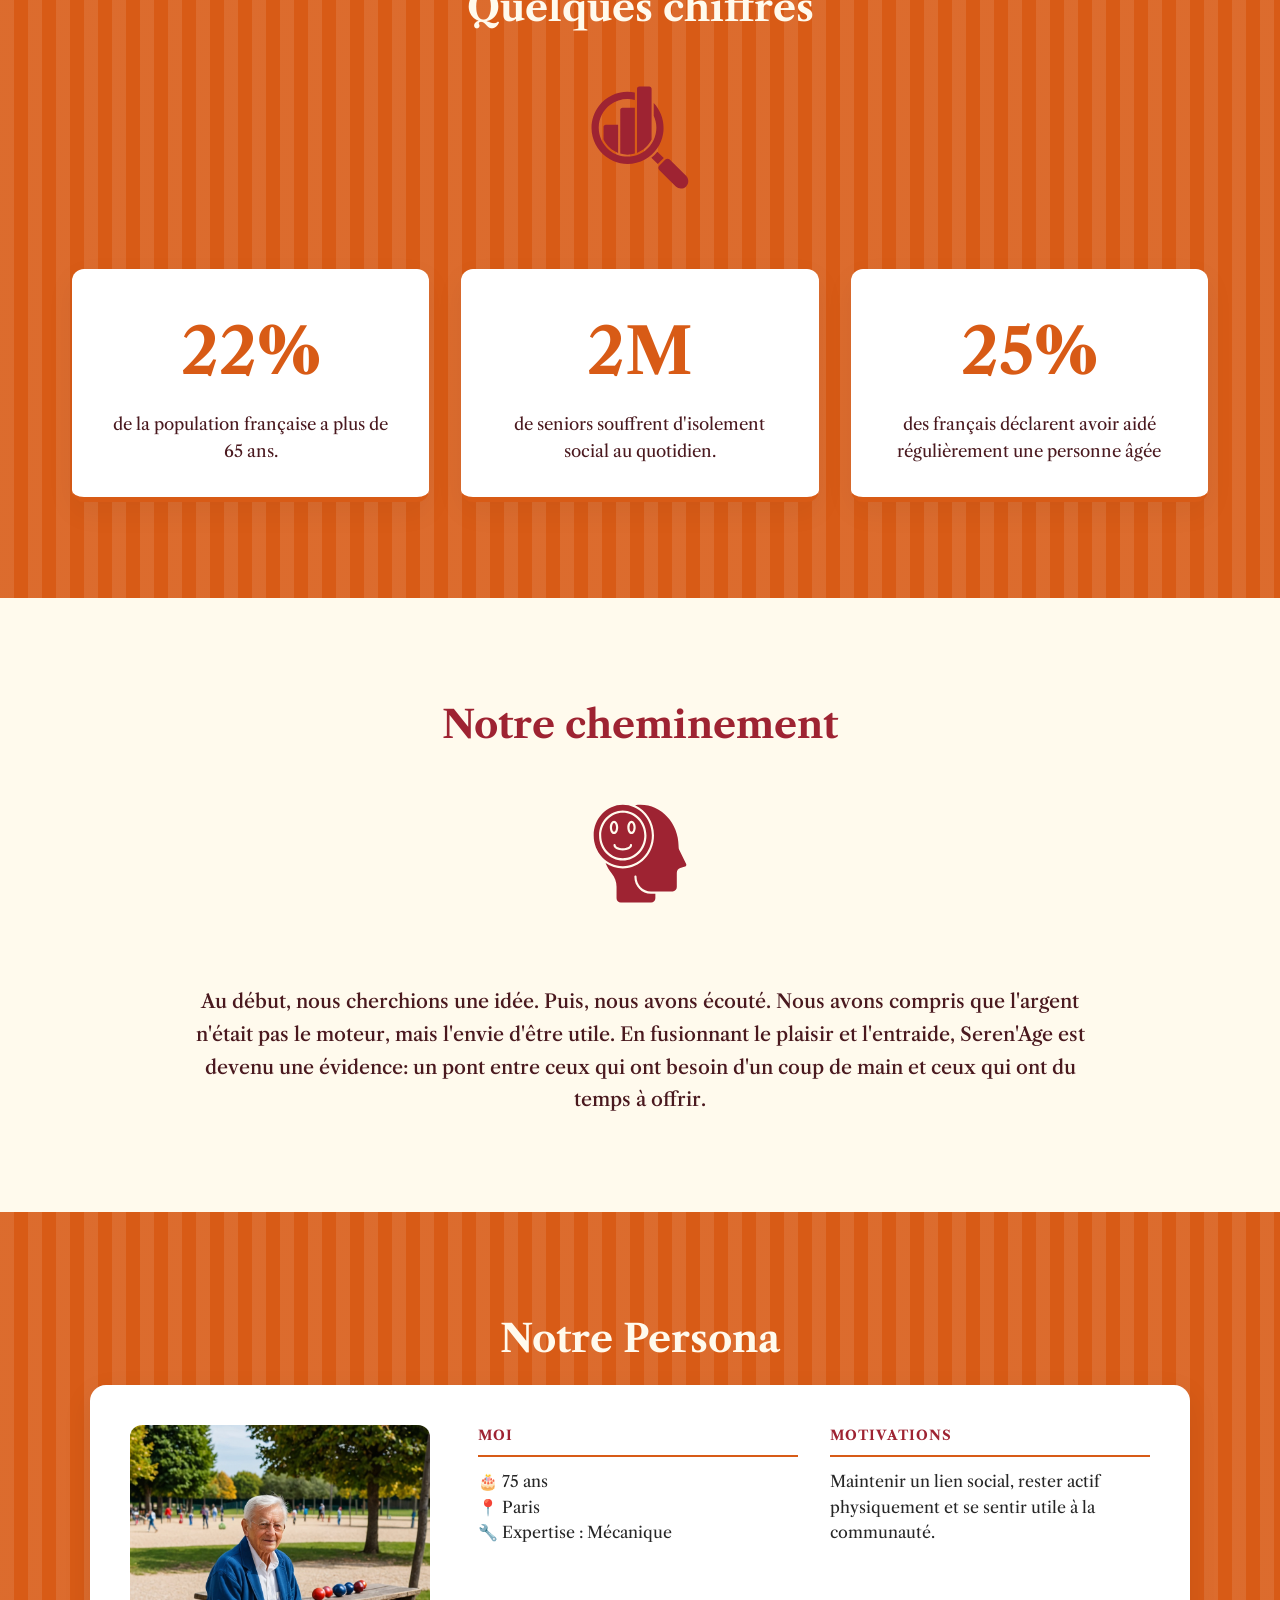
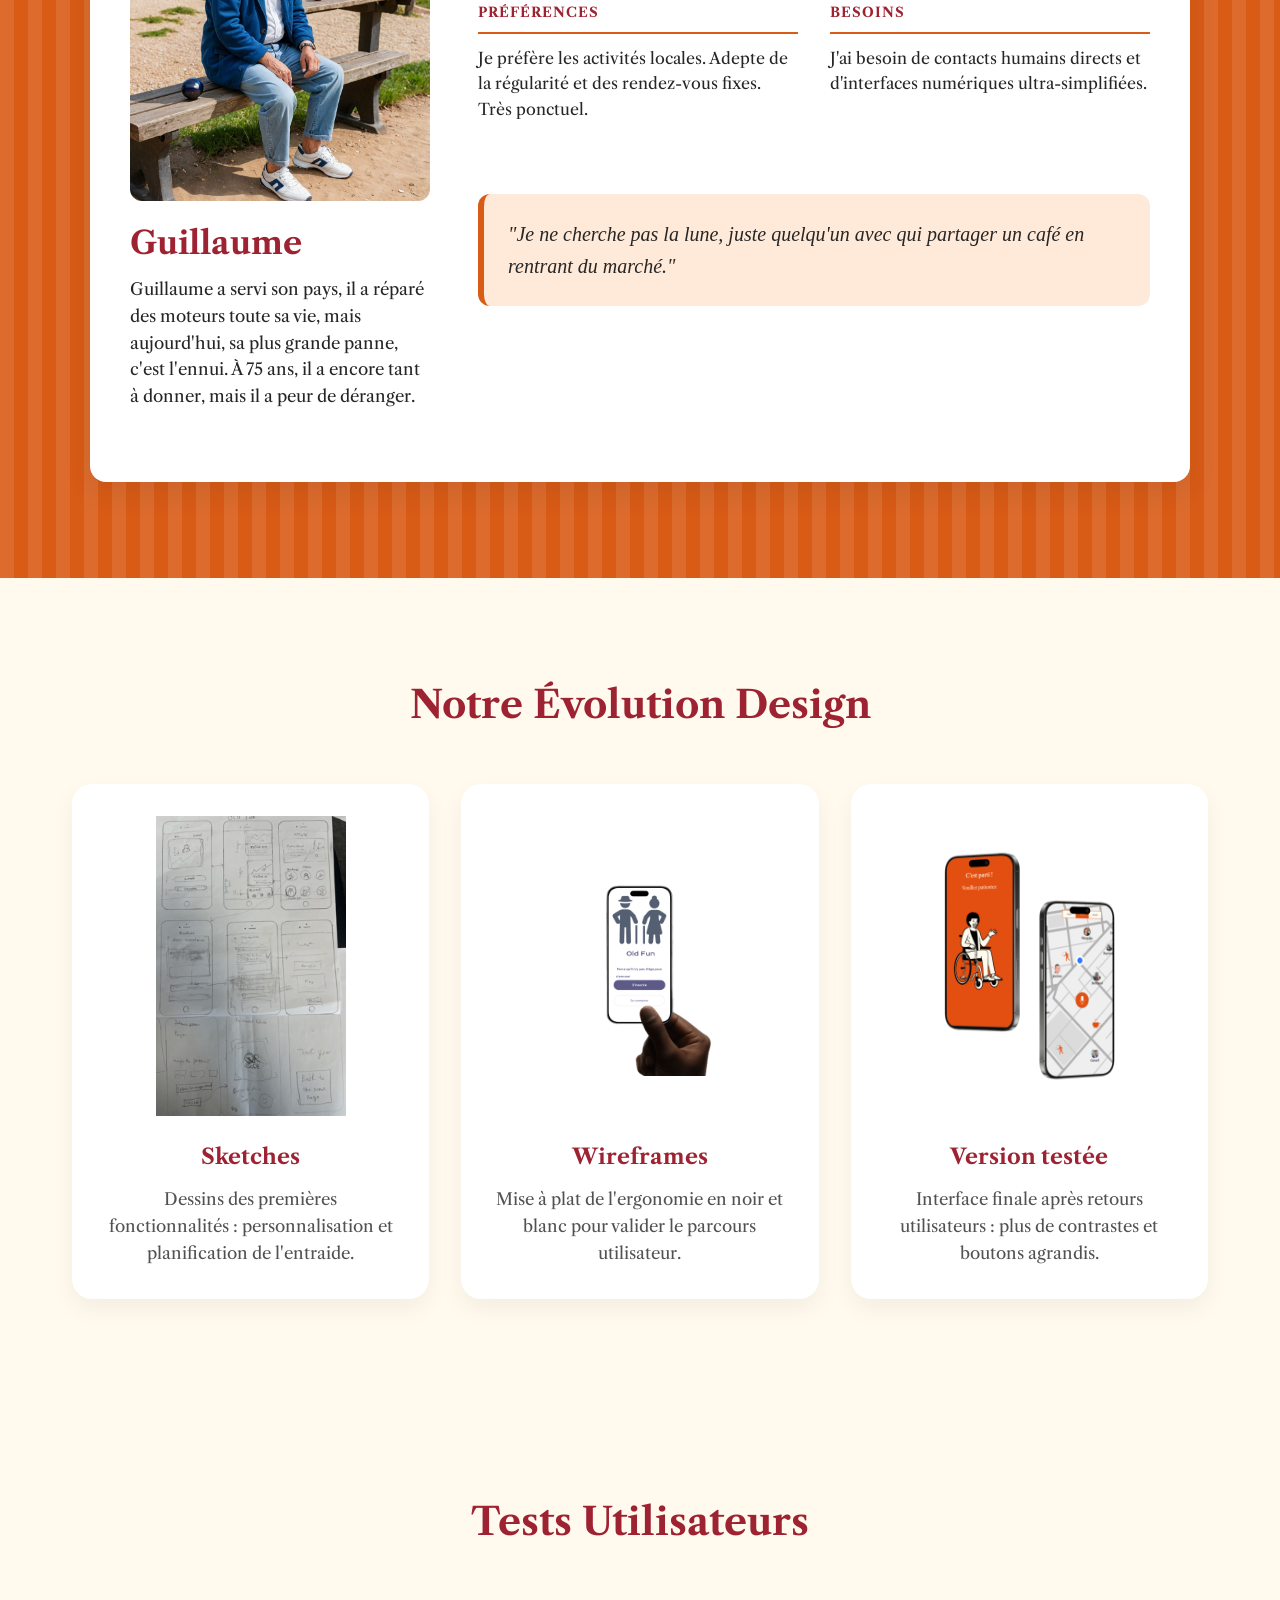
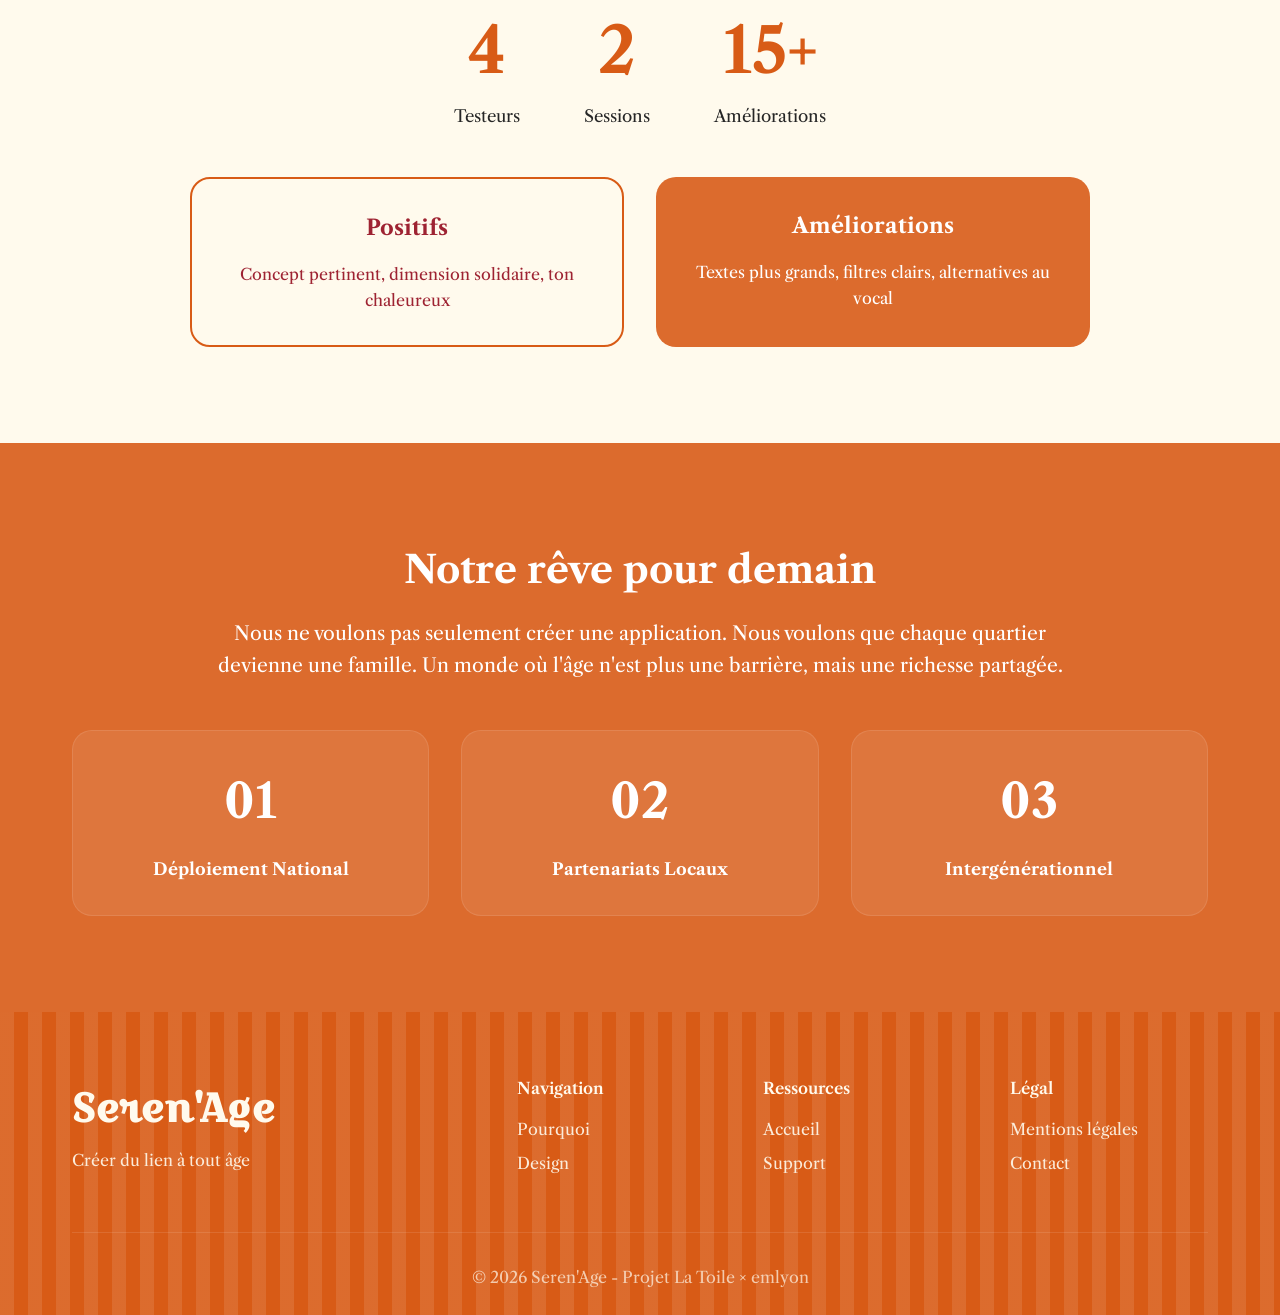
==== commit 0c3e8984: "Refine hero background and typography Update hero background to an angled orange-red translucent gra" ====
--- a/doc.html
+++ b/doc.html
@@ -27,10 +27,8 @@
   <!-- Hero -->
   <section class="hero">
     <div class="hero__content">
-      <span class="hero__tag">Le carnet de bord d'une aventure humaine</span>
       <h1>Parce que personne ne devrait vieillir en silence</h1>
       <p>Seren'Age est né d'une conviction simple : un sourire ou un service partagé peut changer une vie.</p>
-      <a href="#problematique" class="button--white">Explorer</a>
     </div>
   </section>
 
--- a/doc.css
+++ b/doc.css
@@ -4,7 +4,7 @@
 
 /* ========== Hero Documentation ========== */
 .hero {
-  background: linear-gradient(rgba(0, 0, 0, 0.3), rgba(0, 0, 0, 0.3)),
+  background: linear-gradient(135deg, rgba(226, 79, 16, 0.15), rgba(158, 35, 50, 0.4)),
     url('https://i.pinimg.com/1200x/87/02/08/870208af29167b83e7d2ee9d31b08e4a.jpg') center/cover;
   min-height: 100dvh;
   display: flex;
@@ -59,9 +59,10 @@
 }
 
 .section__title {
-  font-size: clamp(2rem, 4vw, 3rem);
+  font-size: clamp(1.75rem, 3vw, 2.5rem);
   color: var(--color-orange-dark);
   margin-bottom: var(--spacing-sm);
+  text-align: center;
 }
 
 .section--alt .section__title,
@@ -77,12 +78,13 @@
 }
 
 .section__text {
-  font-size: 1.25rem;
-  font-weight: 600;
+  font-size: clamp(1.05rem, 1.5vw, 1.25rem);
+  font-weight: 500;
   color: var(--color-text-dark);
   max-width: 900px;
   margin: 0 auto;
   text-align: center;
+  line-height: 1.7;
 }
 
 /* ========== Stats Grid ========== */
@@ -116,7 +118,7 @@
 }
 
 .stat-card__text {
-  font-size: 1.1rem;
+  font-size: 1.05rem;
   color: var(--color-text-dark);
 }
 
@@ -216,11 +218,12 @@
 
 .evolution-card h3 {
   color: var(--color-orange-dark);
-  font-size: 1.5rem;
+  font-size: 1.35rem;
   margin-bottom: 0.75rem;
 }
 
 .evolution-card p {
+  font-size: 1.05rem;
   color: var(--color-text-muted);
 }
 
@@ -249,7 +252,7 @@
 }
 
 .metric__label {
-  font-size: 1.1rem;
+  font-size: 1.05rem;
   color: var(--color-text);
 }
 
@@ -279,7 +282,7 @@
 }
 
 .insight h4 {
-  font-size: 1.5rem;
+  font-size: 1.35rem;
   margin-bottom: var(--spacing-sm);
 }
 
@@ -320,7 +323,7 @@
 }
 
 .goal h4 {
-  font-size: 1.1rem;
+  font-size: 1.05rem;
 }
 
 /* ========== Responsive Documentation ========== */
